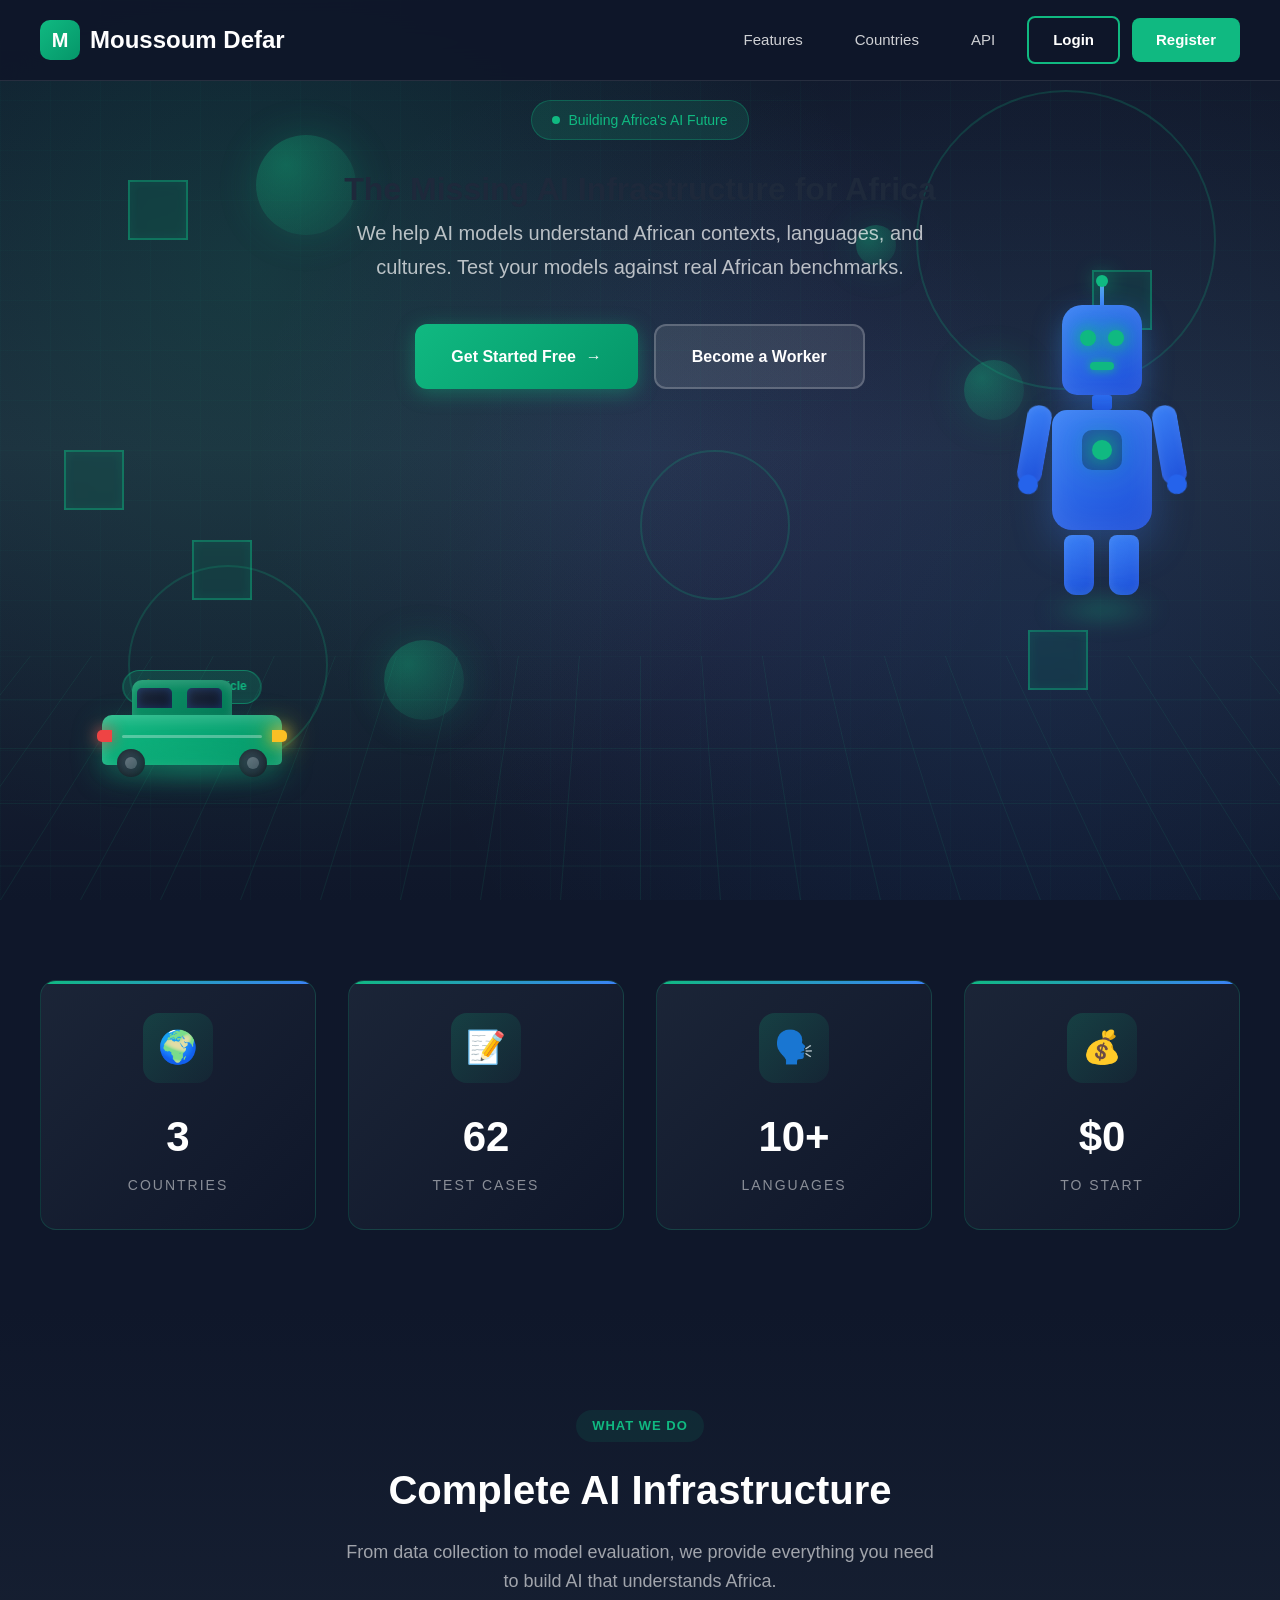
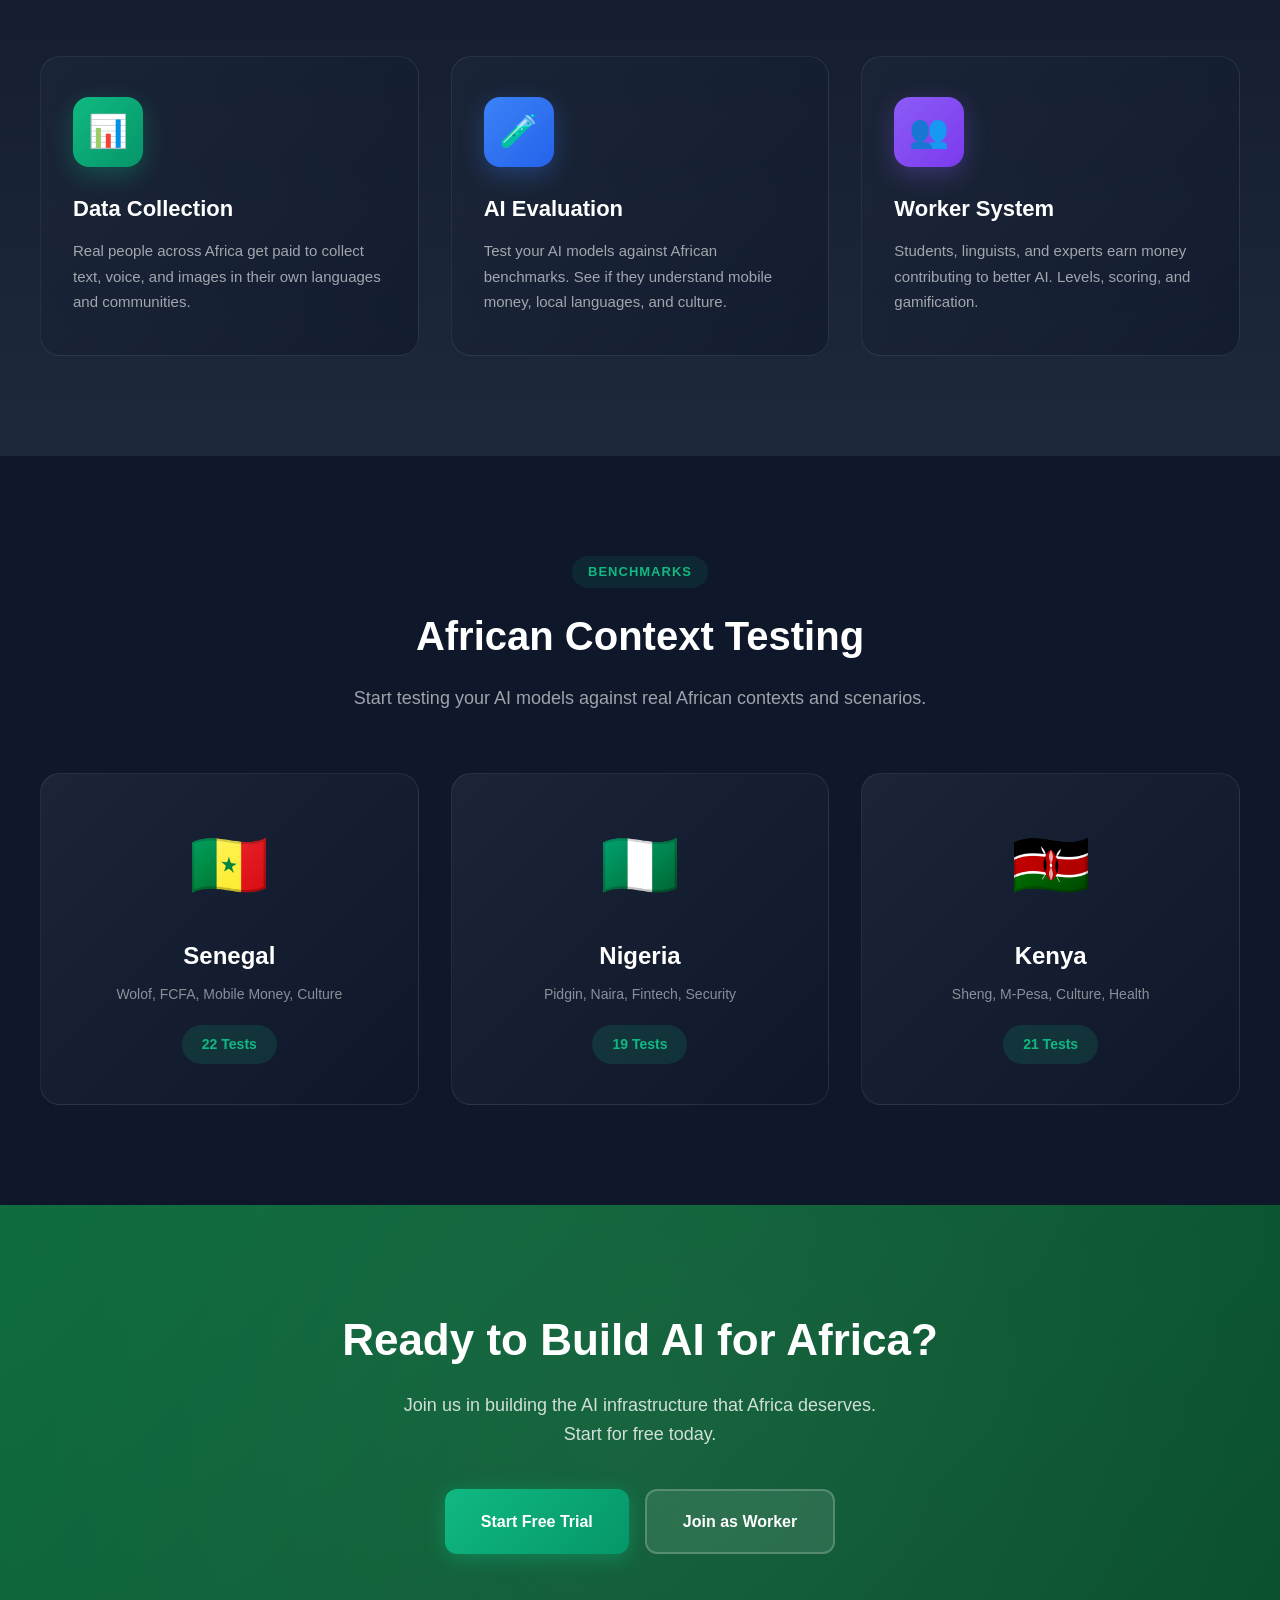
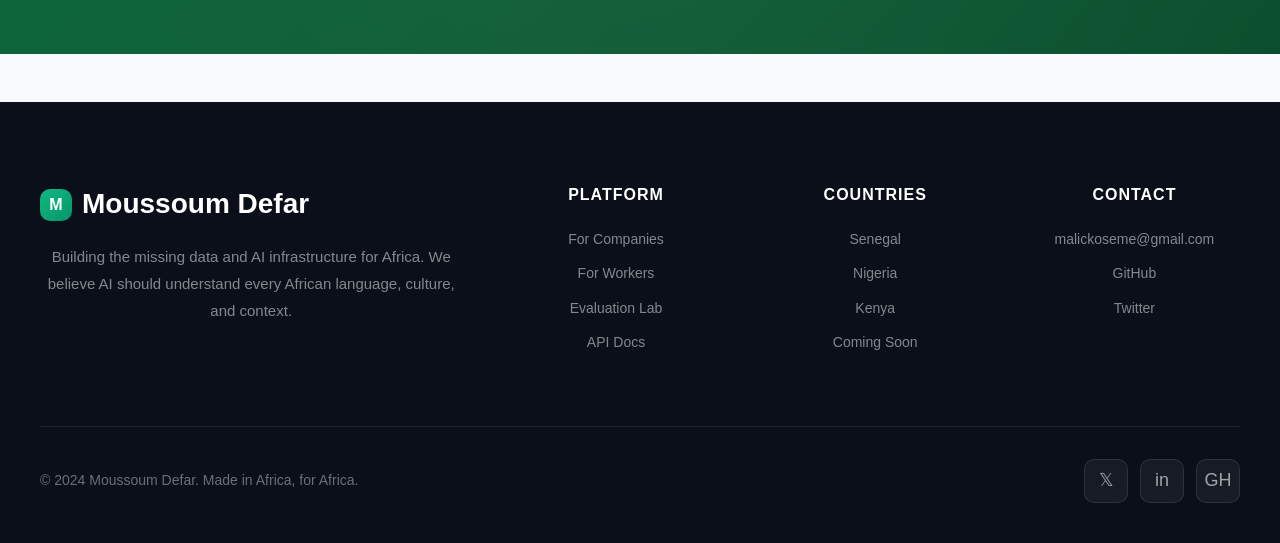
==== templates/index.html @ f0755e8a "Add 3D electric car and improve language selection - Add animated 3D electric car to homepage hero -" ====
<!DOCTYPE html>
<html lang="en">
<head>
    <meta charset="UTF-8">
    <meta name="viewport" content="width=device-width, initial-scale=1.0">
    <title>Moussoum Defar - African AI Infrastructure</title>
    <link rel="stylesheet" href="/static/css/style.css">
    <style>
        /* Navbar */
        .navbar {
            position: fixed;
            top: 0;
            left: 0;
            right: 0;
            z-index: 1000;
            background: rgba(15, 23, 42, 0.95);
            backdrop-filter: blur(20px);
            padding: 16px 40px;
            display: flex;
            justify-content: space-between;
            align-items: center;
            border-bottom: 1px solid rgba(255,255,255,0.1);
        }

        .nav-logo {
            font-size: 24px;
            font-weight: 800;
            color: white;
            text-decoration: none;
            display: flex;
            align-items: center;
            gap: 10px;
        }

        .nav-logo-icon {
            width: 40px;
            height: 40px;
            background: linear-gradient(135deg, #10b981, #059669);
            border-radius: 10px;
            display: flex;
            align-items: center;
            justify-content: center;
            font-size: 20px;
        }

        .nav-links {
            display: flex;
            gap: 12px;
            align-items: center;
        }

        .nav-link {
            color: rgba(255,255,255,0.8);
            text-decoration: none;
            font-size: 15px;
            font-weight: 500;
            padding: 10px 20px;
            border-radius: 8px;
            transition: all 0.3s;
        }

        .nav-link:hover {
            color: white;
            background: rgba(255,255,255,0.1);
        }

        .nav-btn {
            background: #10b981;
            color: white;
            padding: 10px 24px;
            border-radius: 8px;
            text-decoration: none;
            font-weight: 600;
            font-size: 15px;
            transition: all 0.3s;
            border: none;
            cursor: pointer;
        }

        .nav-btn:hover {
            background: #059669;
            transform: translateY(-2px);
        }

        .nav-btn-outline {
            background: transparent;
            border: 2px solid #10b981;
        }

        .nav-btn-outline:hover {
            background: #10b981;
        }

        /* Hero with 3D */
        .hero-wrapper {
            padding-top: 100px;
            padding-bottom: 60px;
            min-height: 100vh;
            background: linear-gradient(180deg, #0f172a 0%, #1e293b 50%, #0f172a 100%);
            position: relative;
            overflow: hidden;
        }

        .hero-wrapper::before {
            content: '';
            position: absolute;
            top: 0;
            left: 0;
            right: 0;
            bottom: 0;
            background: 
                radial-gradient(circle at 20% 30%, rgba(16, 185, 129, 0.15) 0%, transparent 50%),
                radial-gradient(circle at 80% 70%, rgba(59, 130, 246, 0.1) 0%, transparent 50%),
                radial-gradient(circle at 50% 50%, rgba(139, 92, 246, 0.08) 0%, transparent 50%);
        }

        /* Grid Lines Background */
        .grid-bg {
            position: absolute;
            top: 0;
            left: 0;
            right: 0;
            bottom: 0;
            background-image: 
                linear-gradient(rgba(16, 185, 129, 0.03) 1px, transparent 1px),
                linear-gradient(90deg, rgba(16, 185, 129, 0.03) 1px, transparent 1px);
            background-size: 50px 50px;
            perspective: 1000px;
        }

        .grid-floor {
            position: absolute;
            bottom: 0;
            left: -50%;
            right: -50%;
            height: 40%;
            background: 
                linear-gradient(rgba(16, 185, 129, 0.1) 1px, transparent 1px),
                linear-gradient(90deg, rgba(16, 185, 129, 0.1) 1px, transparent 1px);
            background-size: 80px 80px;
            transform: rotateX(60deg);
            transform-origin: bottom;
            animation: gridMove 20s linear infinite;
        }

        @keyframes gridMove {
            0% { background-position: 0 0; }
            100% { background-position: 80px 80px; }
        }

        /* Floating 3D Objects */
        .floating-objects {
            position: absolute;
            top: 0;
            left: 0;
            right: 0;
            bottom: 0;
            pointer-events: none;
        }

        .float-cube {
            position: absolute;
            width: 60px;
            height: 60px;
            transform-style: preserve-3d;
            animation: floatRotate 15s ease-in-out infinite;
        }

        .float-cube:nth-child(1) { top: 20%; left: 10%; animation-delay: 0s; }
        .float-cube:nth-child(2) { top: 60%; left: 15%; animation-delay: -3s; }
        .float-cube:nth-child(3) { top: 30%; right: 10%; animation-delay: -6s; }
        .float-cube:nth-child(4) { top: 70%; right: 15%; animation-delay: -9s; }
        .float-cube:nth-child(5) { top: 50%; left: 5%; animation-delay: -12s; }

        .cube-face {
            position: absolute;
            width: 60px;
            height: 60px;
            border: 2px solid rgba(16, 185, 129, 0.3);
            background: rgba(16, 185, 129, 0.05);
            backdrop-filter: blur(5px);
        }

        .cube-face.front { transform: translateZ(30px); }
        .cube-face.back { transform: translateZ(-30px) rotateY(180deg); }
        .cube-face.left { transform: translateX(-30px) rotateY(-90deg); }
        .cube-face.right { transform: translateX(30px) rotateY(90deg); }
        .cube-face.top { transform: translateY(-30px) rotateX(90deg); }
        .cube-face.bottom { transform: translateY(30px) rotateX(-90deg); }

        @keyframes floatRotate {
            0%, 100% { transform: translateY(0) rotateX(0) rotateY(0); }
            25% { transform: translateY(-20px) rotateX(90deg) rotateY(90deg); }
            50% { transform: translateY(0) rotateX(180deg) rotateY(180deg); }
            75% { transform: translateY(20px) rotateX(270deg) rotateY(270deg); }
        }

        /* Floating Spheres */
        .float-sphere {
            position: absolute;
            border-radius: 50%;
            background: radial-gradient(circle at 30% 30%, rgba(16, 185, 129, 0.4), rgba(16, 185, 129, 0.1));
            box-shadow: 0 0 40px rgba(16, 185, 129, 0.2);
            animation: sphereFloat 8s ease-in-out infinite;
        }

        .float-sphere:nth-child(6) { width: 100px; height: 100px; top: 15%; left: 20%; animation-delay: 0s; }
        .float-sphere:nth-child(7) { width: 60px; height: 60px; top: 40%; right: 20%; animation-delay: -2s; }
        .float-sphere:nth-child(8) { width: 80px; height: 80px; bottom: 20%; left: 30%; animation-delay: -4s; }
        .float-sphere:nth-child(9) { width: 40px; height: 40px; top: 25%; right: 30%; animation-delay: -6s; }

        @keyframes sphereFloat {
            0%, 100% { transform: translateY(0) scale(1); }
            50% { transform: translateY(-30px) scale(1.1); }
        }

        /* Glowing Rings */
        .glow-ring {
            position: absolute;
            border-radius: 50%;
            border: 2px solid rgba(16, 185, 129, 0.2);
            animation: ringPulse 4s ease-in-out infinite;
        }

        .glow-ring:nth-child(10) { width: 300px; height: 300px; top: 10%; right: 5%; animation-delay: 0s; }
        .glow-ring:nth-child(11) { width: 200px; height: 200px; bottom: 15%; left: 10%; animation-delay: -1s; }
        .glow-ring:nth-child(12) { width: 150px; height: 150px; top: 50%; left: 50%; animation-delay: -2s; }

        @keyframes ringPulse {
            0%, 100% { transform: scale(1); opacity: 0.3; }
            50% { transform: scale(1.1); opacity: 0.6; }
        }

        /* Hero Content */
        .hero-content {
            position: relative;
            z-index: 10;
            text-align: center;
            padding: 0 40px;
        }

        .hero-badge {
            display: inline-flex;
            align-items: center;
            gap: 8px;
            background: rgba(16, 185, 129, 0.15);
            border: 1px solid rgba(16, 185, 129, 0.3);
            padding: 8px 20px;
            border-radius: 30px;
            font-size: 14px;
            color: #10b981;
            margin-bottom: 24px;
            animation: fadeInUp 0.8s ease;
        }

        .hero-badge-dot {
            width: 8px;
            height: 8px;
            background: #10b981;
            border-radius: 50%;
            animation: pulse 2s ease-in-out infinite;
        }

        @keyframes pulse {
            0%, 100% { opacity: 1; transform: scale(1); }
            50% { opacity: 0.5; transform: scale(1.2); }
        }

        .hero h1 {
            font-size: 64px;
            font-weight: 900;
            color: white;
            margin-bottom: 20px;
            line-height: 1.1;
            letter-spacing: -2px;
            animation: fadeInUp 0.8s ease 0.1s both;
        }

        .hero h1 span {
            background: linear-gradient(135deg, #10b981, #3b82f6);
            -webkit-background-clip: text;
            -webkit-text-fill-color: transparent;
            background-clip: text;
        }

        .hero-subtitle {
            font-size: 20px;
            color: rgba(255,255,255,0.7);
            max-width: 600px;
            margin: 0 auto 40px;
            line-height: 1.7;
            animation: fadeInUp 0.8s ease 0.2s both;
        }

        .hero-buttons {
            display: flex;
            gap: 16px;
            justify-content: center;
            animation: fadeInUp 0.8s ease 0.3s both;
        }

        .btn-hero {
            padding: 18px 36px;
            font-size: 16px;
            font-weight: 700;
            border-radius: 12px;
            text-decoration: none;
            transition: all 0.3s;
            display: flex;
            align-items: center;
            gap: 10px;
        }

        .btn-hero-primary {
            background: linear-gradient(135deg, #10b981, #059669);
            color: white;
            box-shadow: 0 4px 20px rgba(16, 185, 129, 0.4);
        }

        .btn-hero-primary:hover {
            transform: translateY(-3px);
            box-shadow: 0 8px 30px rgba(16, 185, 129, 0.5);
        }

        .btn-hero-secondary {
            background: rgba(255,255,255,0.1);
            color: white;
            border: 2px solid rgba(255,255,255,0.2);
            backdrop-filter: blur(10px);
        }

        .btn-hero-secondary:hover {
            background: rgba(255,255,255,0.15);
            border-color: rgba(255,255,255,0.3);
            transform: translateY(-3px);
        }

        @keyframes fadeInUp {
            from { opacity: 0; transform: translateY(30px); }
            to { opacity: 1; transform: translateY(0); }
        }

        /* Stats Section */
        .stats-section {
            padding: 80px 40px;
            background: #0f172a;
        }

        .stats-container {
            max-width: 1200px;
            margin: 0 auto;
            display: grid;
            grid-template-columns: repeat(4, 1fr);
            gap: 32px;
        }

        .stat-box {
            background: linear-gradient(135deg, rgba(30, 41, 59, 0.8), rgba(15, 23, 42, 0.8));
            border: 1px solid rgba(16, 185, 129, 0.2);
            border-radius: 16px;
            padding: 32px;
            text-align: center;
            position: relative;
            overflow: hidden;
            transition: all 0.3s;
        }

        .stat-box:hover {
            transform: translateY(-5px);
            border-color: rgba(16, 185, 129, 0.4);
            box-shadow: 0 10px 40px rgba(16, 185, 129, 0.15);
        }

        .stat-box::before {
            content: '';
            position: absolute;
            top: 0;
            left: 0;
            right: 0;
            height: 3px;
            background: linear-gradient(90deg, #10b981, #3b82f6);
        }

        .stat-icon-wrapper {
            width: 70px;
            height: 70px;
            background: linear-gradient(135deg, rgba(16, 185, 129, 0.2), rgba(16, 185, 129, 0.05));
            border-radius: 16px;
            display: flex;
            align-items: center;
            justify-content: center;
            margin: 0 auto 20px;
            font-size: 32px;
        }

        .stat-number {
            font-size: 42px;
            font-weight: 900;
            color: white;
            margin-bottom: 4px;
        }

        .stat-label {
            font-size: 14px;
            color: rgba(255,255,255,0.5);
            text-transform: uppercase;
            letter-spacing: 2px;
        }

        /* Features Section */
        .features-section {
            padding: 100px 40px;
            background: linear-gradient(180deg, #0f172a, #1e293b);
        }

        .section-header {
            text-align: center;
            margin-bottom: 60px;
        }

        .section-tag {
            display: inline-block;
            background: rgba(16, 185, 129, 0.1);
            color: #10b981;
            padding: 6px 16px;
            border-radius: 20px;
            font-size: 13px;
            font-weight: 600;
            text-transform: uppercase;
            letter-spacing: 1px;
            margin-bottom: 16px;
        }

        .section-title {
            font-size: 40px;
            font-weight: 800;
            color: white;
            margin-bottom: 16px;
        }

        .section-subtitle {
            font-size: 18px;
            color: rgba(255,255,255,0.6);
            max-width: 600px;
            margin: 0 auto;
        }

        .features-grid {
            display: grid;
            grid-template-columns: repeat(3, 1fr);
            gap: 32px;
            max-width: 1200px;
            margin: 0 auto;
        }

        .feature-card {
            background: linear-gradient(135deg, rgba(30, 41, 59, 0.6), rgba(15, 23, 42, 0.6));
            border: 1px solid rgba(255,255,255,0.08);
            border-radius: 20px;
            padding: 40px 32px;
            transition: all 0.4s;
            position: relative;
            overflow: hidden;
        }

        .feature-card::before {
            content: '';
            position: absolute;
            top: 0;
            left: 0;
            right: 0;
            bottom: 0;
            background: linear-gradient(135deg, rgba(16, 185, 129, 0.1), transparent);
            opacity: 0;
            transition: opacity 0.4s;
        }

        .feature-card:hover::before {
            opacity: 1;
        }

        .feature-card:hover {
            transform: translateY(-8px);
            border-color: rgba(16, 185, 129, 0.3);
        }

        .feature-icon-box {
            width: 70px;
            height: 70px;
            border-radius: 16px;
            display: flex;
            align-items: center;
            justify-content: center;
            font-size: 32px;
            margin-bottom: 24px;
            position: relative;
            z-index: 1;
        }

        .feature-icon-box.green {
            background: linear-gradient(135deg, #10b981, #059669);
            box-shadow: 0 8px 24px rgba(16, 185, 129, 0.3);
        }

        .feature-icon-box.blue {
            background: linear-gradient(135deg, #3b82f6, #2563eb);
            box-shadow: 0 8px 24px rgba(59, 130, 246, 0.3);
        }

        .feature-icon-box.purple {
            background: linear-gradient(135deg, #8b5cf6, #7c3aed);
            box-shadow: 0 8px 24px rgba(139, 92, 246, 0.3);
        }

        .feature-card h3 {
            font-size: 22px;
            color: white;
            margin-bottom: 12px;
            position: relative;
            z-index: 1;
        }

        .feature-card p {
            font-size: 15px;
            color: rgba(255,255,255,0.6);
            line-height: 1.7;
            position: relative;
            z-index: 1;
        }

        /* Countries Section */
        .countries-section {
            padding: 100px 40px;
            background: #0f172a;
        }

        .countries-grid {
            display: grid;
            grid-template-columns: repeat(3, 1fr);
            gap: 32px;
            max-width: 1200px;
            margin: 0 auto;
        }

        .country-card {
            background: linear-gradient(135deg, rgba(30, 41, 59, 0.8), rgba(15, 23, 42, 0.8));
            border: 1px solid rgba(255,255,255,0.08);
            border-radius: 20px;
            padding: 40px;
            text-align: center;
            transition: all 0.4s;
            position: relative;
            overflow: hidden;
        }

        .country-card::after {
            content: '';
            position: absolute;
            bottom: 0;
            left: 0;
            right: 0;
            height: 4px;
            background: linear-gradient(90deg, #10b981, #3b82f6);
            transform: scaleX(0);
            transition: transform 0.4s;
        }

        .country-card:hover::after {
            transform: scaleX(1);
        }

        .country-card:hover {
            transform: translateY(-8px);
            border-color: rgba(16, 185, 129, 0.3);
        }

        .country-flag {
            font-size: 64px;
            margin-bottom: 20px;
        }

        .country-card h3 {
            font-size: 24px;
            color: white;
            margin-bottom: 8px;
        }

        .country-card p {
            font-size: 14px;
            color: rgba(255,255,255,0.5);
            margin-bottom: 20px;
        }

        .country-badge {
            display: inline-block;
            background: rgba(16, 185, 129, 0.15);
            color: #10b981;
            padding: 8px 20px;
            border-radius: 20px;
            font-size: 14px;
            font-weight: 600;
        }

        /* CTA Section */
        .cta-section {
            padding: 100px 40px;
            background: linear-gradient(135deg, #0d6b3d 0%, #094d2c 100%);
            text-align: center;
            position: relative;
            overflow: hidden;
        }

        .cta-section::before {
            content: '';
            position: absolute;
            top: -50%;
            left: -50%;
            width: 200%;
            height: 200%;
            background: radial-gradient(circle, rgba(255,255,255,0.05) 0%, transparent 60%);
            animation: rotate 30s linear infinite;
        }

        @keyframes rotate {
            from { transform: rotate(0deg); }
            to { transform: rotate(360deg); }
        }

        .cta-content {
            position: relative;
            z-index: 1;
        }

        .cta-section h2 {
            font-size: 44px;
            font-weight: 800;
            color: white;
            margin-bottom: 16px;
        }

        .cta-section p {
            font-size: 18px;
            color: rgba(255,255,255,0.8);
            max-width: 500px;
            margin: 0 auto 40px;
        }

        .cta-buttons {
            display: flex;
            gap: 16px;
            justify-content: center;
        }

        /* Footer */
        .footer {
            background: #0a0f1a;
            padding: 80px 40px 40px;
        }

        .footer-content {
            max-width: 1200px;
            margin: 0 auto;
        }

        .footer-grid {
            display: grid;
            grid-template-columns: 2fr 1fr 1fr 1fr;
            gap: 48px;
            margin-bottom: 60px;
        }

        .footer-brand h3 {
            font-size: 28px;
            color: white;
            margin-bottom: 16px;
            display: flex;
            align-items: center;
            gap: 10px;
        }

        .footer-brand p {
            font-size: 15px;
            color: rgba(255,255,255,0.5);
            line-height: 1.8;
        }

        .footer-col h4 {
            font-size: 16px;
            color: white;
            margin-bottom: 20px;
            text-transform: uppercase;
            letter-spacing: 1px;
        }

        .footer-col ul {
            list-style: none;
        }

        .footer-col li {
            margin-bottom: 12px;
        }

        .footer-col a {
            color: rgba(255,255,255,0.5);
            text-decoration: none;
            font-size: 14px;
            transition: color 0.3s;
        }

        .footer-col a:hover {
            color: #10b981;
        }

        .footer-bottom {
            border-top: 1px solid rgba(255,255,255,0.08);
            padding-top: 32px;
            display: flex;
            justify-content: space-between;
            align-items: center;
        }

        .footer-bottom p {
            font-size: 14px;
            color: rgba(255,255,255,0.4);
        }

        .footer-social {
            display: flex;
            gap: 12px;
        }

        .footer-social a {
            width: 44px;
            height: 44px;
            background: rgba(255,255,255,0.05);
            border: 1px solid rgba(255,255,255,0.1);
            border-radius: 10px;
            display: flex;
            align-items: center;
            justify-content: center;
            color: rgba(255,255,255,0.6);
            text-decoration: none;
            font-size: 18px;
            transition: all 0.3s;
        }

        .footer-social a:hover {
            background: #10b981;
            border-color: #10b981;
            color: white;
        }

        /* 3D Robot */
        .robot-container {
            position: absolute;
            right: 10%;
            top: 50%;
            transform: translateY(-50%);
            perspective: 1000px;
        }

        .robot {
            transform-style: preserve-3d;
            animation: robotFloat 4s ease-in-out infinite;
        }

        @keyframes robotFloat {
            0%, 100% { transform: translateY(0) rotateY(0deg); }
            25% { transform: translateY(-15px) rotateY(5deg); }
            50% { transform: translateY(-5px) rotateY(0deg); }
            75% { transform: translateY(-20px) rotateY(-5deg); }
        }

        .robot-head {
            width: 80px;
            height: 90px;
            background: linear-gradient(145deg, #3b82f6, #1d4ed8);
            border-radius: 20px 20px 15px 15px;
            margin: 0 auto;
            position: relative;
            transform-style: preserve-3d;
            box-shadow: 
                inset 0 0 20px rgba(255,255,255,0.1),
                0 10px 30px rgba(59, 130, 246, 0.4);
        }

        .robot-face {
            position: absolute;
            top: 20px;
            left: 50%;
            transform: translateX(-50%);
            width: 60px;
            height: 50px;
        }

        .robot-eye {
            position: absolute;
            width: 16px;
            height: 16px;
            background: #10b981;
            border-radius: 50%;
            top: 5px;
            box-shadow: 0 0 15px #10b981, 0 0 30px #10b981;
            animation: eyeGlow 2s ease-in-out infinite;
        }

        .robot-eye.left { left: 8px; }
        .robot-eye.right { right: 8px; }

        @keyframes eyeGlow {
            0%, 100% { box-shadow: 0 0 15px #10b981, 0 0 30px #10b981; }
            50% { box-shadow: 0 0 25px #10b981, 0 0 50px #10b981; }
        }

        .robot-mouth {
            position: absolute;
            bottom: 5px;
            left: 50%;
            transform: translateX(-50%);
            width: 24px;
            height: 8px;
            background: #10b981;
            border-radius: 4px;
            box-shadow: 0 0 10px #10b981;
        }

        .robot-antenna {
            position: absolute;
            top: -20px;
            left: 50%;
            transform: translateX(-50%);
            width: 4px;
            height: 20px;
            background: linear-gradient(to top, #3b82f6, #60a5fa);
        }

        .antenna-ball {
            position: absolute;
            top: -10px;
            left: 50%;
            transform: translateX(-50%);
            width: 12px;
            height: 12px;
            background: #10b981;
            border-radius: 50%;
            box-shadow: 0 0 20px #10b981;
            animation: antennaPulse 1.5s ease-in-out infinite;
        }

        @keyframes antennaPulse {
            0%, 100% { transform: translateX(-50%) scale(1); }
            50% { transform: translateX(-50%) scale(1.3); }
        }

        .robot-neck {
            width: 20px;
            height: 15px;
            background: linear-gradient(to bottom, #2563eb, #1d4ed8);
            margin: 0 auto;
            border-radius: 3px;
        }

        .robot-body {
            width: 100px;
            height: 120px;
            background: linear-gradient(145deg, #3b82f6, #1d4ed8);
            border-radius: 15px 15px 20px 20px;
            margin: 0 auto;
            position: relative;
            box-shadow: 
                inset 0 0 30px rgba(255,255,255,0.1),
                0 15px 40px rgba(59, 130, 246, 0.3);
        }

        .robot-chest {
            position: absolute;
            top: 20px;
            left: 50%;
            transform: translateX(-50%);
            width: 40px;
            height: 40px;
            background: rgba(0,0,0,0.3);
            border-radius: 10px;
            display: flex;
            align-items: center;
            justify-content: center;
        }

        .chest-light {
            width: 20px;
            height: 20px;
            background: #10b981;
            border-radius: 50%;
            box-shadow: 0 0 20px #10b981, 0 0 40px #10b981;
            animation: chestPulse 2s ease-in-out infinite;
        }

        @keyframes chestPulse {
            0%, 100% { opacity: 1; transform: scale(1); }
            50% { opacity: 0.7; transform: scale(1.1); }
        }

        .robot-arm {
            position: absolute;
            width: 25px;
            height: 80px;
            background: linear-gradient(145deg, #3b82f6, #1d4ed8);
            border-radius: 12px;
            top: 100px;
            box-shadow: inset 0 0 10px rgba(255,255,255,0.1);
        }

        .robot-arm.left {
            left: -30px;
            transform: rotate(10deg);
            animation: armSwingLeft 3s ease-in-out infinite;
        }

        .robot-arm.right {
            right: -30px;
            transform: rotate(-10deg);
            animation: armSwingRight 3s ease-in-out infinite;
        }

        @keyframes armSwingLeft {
            0%, 100% { transform: rotate(10deg); }
            50% { transform: rotate(15deg); }
        }

        @keyframes armSwingRight {
            0%, 100% { transform: rotate(-10deg); }
            50% { transform: rotate(-15deg); }
        }

        .robot-hand {
            position: absolute;
            bottom: -10px;
            left: 50%;
            transform: translateX(-50%);
            width: 20px;
            height: 20px;
            background: #2563eb;
            border-radius: 50%;
        }

        .robot-legs {
            display: flex;
            justify-content: center;
            gap: 15px;
            margin-top: 5px;
        }

        .robot-leg {
            width: 30px;
            height: 60px;
            background: linear-gradient(145deg, #3b82f6, #1d4ed8);
            border-radius: 8px 8px 12px 12px;
            box-shadow: inset 0 0 10px rgba(255,255,255,0.1);
        }

        .robot-glow {
            position: absolute;
            bottom: -30px;
            left: 50%;
            transform: translateX(-50%);
            width: 120px;
            height: 30px;
            background: radial-gradient(ellipse, rgba(16, 185, 129, 0.4) 0%, transparent 70%);
            filter: blur(10px);
            animation: glowPulse 2s ease-in-out infinite;
        }

        @keyframes glowPulse {
            0%, 100% { opacity: 0.5; transform: translateX(-50%) scale(1); }
            50% { opacity: 0.8; transform: translateX(-50%) scale(1.1); }
        }

        /* 3D Electric Car */
        .car-container {
            position: absolute;
            left: 8%;
            bottom: 15%;
            perspective: 800px;
        }

        .car {
            transform-style: preserve-3d;
            animation: carFloat 5s ease-in-out infinite;
        }

        @keyframes carFloat {
            0%, 100% { transform: translateY(0) rotateY(-15deg); }
            50% { transform: translateY(-10px) rotateY(-15deg); }
        }

        .car-body {
            width: 180px;
            height: 50px;
            background: linear-gradient(145deg, #10b981, #059669);
            border-radius: 10px 10px 5px 5px;
            position: relative;
            box-shadow: 
                inset 0 5px 15px rgba(255,255,255,0.2),
                0 10px 30px rgba(16, 185, 129, 0.4);
        }

        .car-top {
            position: absolute;
            top: -35px;
            left: 30px;
            width: 100px;
            height: 35px;
            background: linear-gradient(145deg, #0d9668, #047857);
            border-radius: 10px 10px 0 0;
            box-shadow: inset 0 5px 10px rgba(255,255,255,0.15);
        }

        .car-window {
            position: absolute;
            top: 8px;
            width: 35px;
            height: 20px;
            background: linear-gradient(145deg, #1e293b, #0f172a);
            border-radius: 5px 5px 0 0;
            box-shadow: inset 0 0 10px rgba(59, 130, 246, 0.3);
        }

        .car-window.front { left: 55px; }
        .car-window.back { left: 5px; }

        .car-headlight {
            position: absolute;
            right: -5px;
            top: 15px;
            width: 15px;
            height: 12px;
            background: #fbbf24;
            border-radius: 0 5px 5px 0;
            box-shadow: 0 0 15px #fbbf24, 0 0 30px #fbbf24;
            animation: headlightPulse 2s ease-in-out infinite;
        }

        @keyframes headlightPulse {
            0%, 100% { box-shadow: 0 0 15px #fbbf24, 0 0 30px #fbbf24; }
            50% { box-shadow: 0 0 25px #fbbf24, 0 0 50px #fbbf24; }
        }

        .car-taillight {
            position: absolute;
            left: -5px;
            top: 15px;
            width: 15px;
            height: 12px;
            background: #ef4444;
            border-radius: 5px 0 0 5px;
            box-shadow: 0 0 15px #ef4444;
        }

        .car-wheel {
            position: absolute;
            bottom: -12px;
            width: 28px;
            height: 28px;
            background: linear-gradient(145deg, #374151, #1f2937);
            border-radius: 50%;
            box-shadow: inset 0 0 8px rgba(0,0,0,0.5);
        }

        .car-wheel::after {
            content: '';
            position: absolute;
            top: 50%;
            left: 50%;
            transform: translate(-50%, -50%);
            width: 12px;
            height: 12px;
            background: linear-gradient(145deg, #6b7280, #4b5563);
            border-radius: 50%;
        }

        .car-wheel.front { right: 15px; }
        .car-wheel.back { left: 15px; }

        .car-stripe {
            position: absolute;
            top: 20px;
            left: 20px;
            right: 20px;
            height: 3px;
            background: rgba(255,255,255,0.3);
            border-radius: 2px;
        }

        .car-glow {
            position: absolute;
            bottom: -20px;
            left: 50%;
            transform: translateX(-50%);
            width: 200px;
            height: 40px;
            background: radial-gradient(ellipse, rgba(16, 185, 129, 0.3) 0%, transparent 70%);
            filter: blur(10px);
        }

        .ev-badge {
            position: absolute;
            top: -45px;
            left: 50%;
            transform: translateX(-50%);
            background: rgba(16, 185, 129, 0.2);
            border: 1px solid rgba(16, 185, 129, 0.5);
            padding: 6px 14px;
            border-radius: 20px;
            font-size: 12px;
            color: #10b981;
            font-weight: 600;
            white-space: nowrap;
            display: flex;
            align-items: center;
            gap: 6px;
        }

        .ev-badge::before {
            content: '⚡';
        }

        /* Responsive */
        @media (max-width: 768px) {
            .navbar { padding: 12px 20px; }
            .nav-links { display: none; }
            .hero h1 { font-size: 36px; }
            .hero-subtitle { font-size: 16px; }
            .hero-buttons { flex-direction: column; }
            .stats-container, .features-grid, .countries-grid, .footer-grid {
                grid-template-columns: 1fr;
            }
            .cta-section h2 { font-size: 28px; }
            .cta-buttons { flex-direction: column; }
            .footer-bottom { flex-direction: column; gap: 20px; text-align: center; }
        }
    </style>
</head>
<body>
    <!-- Navbar -->
    <nav class="navbar">
        <a href="/templates/index.html" class="nav-logo">
            <div class="nav-logo-icon">M</div>
            Moussoum Defar
        </a>
        <div class="nav-links">
            <a href="#features" class="nav-link">Features</a>
            <a href="#countries" class="nav-link">Countries</a>
            <a href="/api/docs/" class="nav-link">API</a>
            <a href="/templates/client-login.html" class="nav-btn nav-btn-outline">Login</a>
            <a href="/templates/client-register.html" class="nav-btn">Register</a>
        </div>
    </nav>

    <!-- Hero Section -->
    <div class="hero-wrapper">
        <div class="grid-bg">
            <div class="grid-floor"></div>
        </div>

        <!-- Floating 3D Objects -->
        <div class="floating-objects">
            <!-- Cubes -->
            <div class="float-cube">
                <div class="cube-face front"></div>
                <div class="cube-face back"></div>
                <div class="cube-face left"></div>
                <div class="cube-face right"></div>
                <div class="cube-face top"></div>
                <div class="cube-face bottom"></div>
            </div>
            <div class="float-cube">
                <div class="cube-face front"></div>
                <div class="cube-face back"></div>
                <div class="cube-face left"></div>
                <div class="cube-face right"></div>
                <div class="cube-face top"></div>
                <div class="cube-face bottom"></div>
            </div>
            <div class="float-cube">
                <div class="cube-face front"></div>
                <div class="cube-face back"></div>
                <div class="cube-face left"></div>
                <div class="cube-face right"></div>
                <div class="cube-face top"></div>
                <div class="cube-face bottom"></div>
            </div>
            <div class="float-cube">
                <div class="cube-face front"></div>
                <div class="cube-face back"></div>
                <div class="cube-face left"></div>
                <div class="cube-face right"></div>
                <div class="cube-face top"></div>
                <div class="cube-face bottom"></div>
            </div>
            <div class="float-cube">
                <div class="cube-face front"></div>
                <div class="cube-face back"></div>
                <div class="cube-face left"></div>
                <div class="cube-face right"></div>
                <div class="cube-face top"></div>
                <div class="cube-face bottom"></div>
            </div>

            <!-- Spheres -->
            <div class="float-sphere"></div>
            <div class="float-sphere"></div>
            <div class="float-sphere"></div>
            <div class="float-sphere"></div>

            <!-- Rings -->
            <div class="glow-ring"></div>
            <div class="glow-ring"></div>
            <div class="glow-ring"></div>

            <!-- 3D Electric Car -->
            <div class="car-container">
                <div class="car">
                    <div class="ev-badge">Electric Vehicle</div>
                    <div class="car-body">
                        <div class="car-top">
                            <div class="car-window back"></div>
                            <div class="car-window front"></div>
                        </div>
                        <div class="car-headlight"></div>
                        <div class="car-taillight"></div>
                        <div class="car-stripe"></div>
                        <div class="car-wheel front"></div>
                        <div class="car-wheel back"></div>
                    </div>
                    <div class="car-glow"></div>
                </div>
            </div>

            <!-- 3D Robot -->
            <div class="robot-container">
                <div class="robot">
                    <!-- Head -->
                    <div class="robot-head">
                        <div class="robot-face">
                            <div class="robot-eye left"></div>
                            <div class="robot-eye right"></div>
                            <div class="robot-mouth"></div>
                        </div>
                        <div class="robot-antenna">
                            <div class="antenna-ball"></div>
                        </div>
                    </div>
                    <!-- Neck -->
                    <div class="robot-neck"></div>
                    <!-- Body -->
                    <div class="robot-body">
                        <div class="robot-chest">
                            <div class="chest-light"></div>
                        </div>
                    </div>
                    <!-- Arms -->
                    <div class="robot-arm left">
                        <div class="robot-hand"></div>
                    </div>
                    <div class="robot-arm right">
                        <div class="robot-hand"></div>
                    </div>
                    <!-- Legs -->
                    <div class="robot-legs">
                        <div class="robot-leg left"></div>
                        <div class="robot-leg right"></div>
                    </div>
                </div>
                <!-- Glow effect under robot -->
                <div class="robot-glow"></div>
            </div>
        </div>

        <!-- Hero Content -->
        <div class="hero-content">
            <div class="hero-badge">
                <span class="hero-badge-dot"></span>
                Building Africa's AI Future
            </div>
            <h1>The Missing <span>AI Infrastructure</span> for Africa</h1>
            <p class="hero-subtitle">We help AI models understand African contexts, languages, and cultures. Test your models against real African benchmarks.</p>
            <div class="hero-buttons">
                <a href="/templates/client-register.html" class="btn-hero btn-hero-primary">
                    Get Started Free
                    <span>→</span>
                </a>
                <a href="/templates/worker-register.html" class="btn-hero btn-hero-secondary">
                    Become a Worker
                </a>
            </div>
        </div>
    </div>

    <!-- Stats Section -->
    <div class="stats-section">
        <div class="stats-container">
            <div class="stat-box">
                <div class="stat-icon-wrapper">🌍</div>
                <div class="stat-number">3</div>
                <div class="stat-label">Countries</div>
            </div>
            <div class="stat-box">
                <div class="stat-icon-wrapper">📝</div>
                <div class="stat-number">62</div>
                <div class="stat-label">Test Cases</div>
            </div>
            <div class="stat-box">
                <div class="stat-icon-wrapper">🗣️</div>
                <div class="stat-number">10+</div>
                <div class="stat-label">Languages</div>
            </div>
            <div class="stat-box">
                <div class="stat-icon-wrapper">💰</div>
                <div class="stat-number">$0</div>
                <div class="stat-label">To Start</div>
            </div>
        </div>
    </div>

    <!-- Features Section -->
    <div class="features-section" id="features">
        <div class="section-header">
            <div class="section-tag">What We Do</div>
            <h2 class="section-title">Complete AI Infrastructure</h2>
            <p class="section-subtitle">From data collection to model evaluation, we provide everything you need to build AI that understands Africa.</p>
        </div>
        <div class="features-grid">
            <div class="feature-card">
                <div class="feature-icon-box green">📊</div>
                <h3>Data Collection</h3>
                <p>Real people across Africa get paid to collect text, voice, and images in their own languages and communities.</p>
            </div>
            <div class="feature-card">
                <div class="feature-icon-box blue">🧪</div>
                <h3>AI Evaluation</h3>
                <p>Test your AI models against African benchmarks. See if they understand mobile money, local languages, and culture.</p>
            </div>
            <div class="feature-card">
                <div class="feature-icon-box purple">👥</div>
                <h3>Worker System</h3>
                <p>Students, linguists, and experts earn money contributing to better AI. Levels, scoring, and gamification.</p>
            </div>
        </div>
    </div>

    <!-- Countries Section -->
    <div class="countries-section" id="countries">
        <div class="section-header">
            <div class="section-tag">Benchmarks</div>
            <h2 class="section-title">African Context Testing</h2>
            <p class="section-subtitle">Start testing your AI models against real African contexts and scenarios.</p>
        </div>
        <div class="countries-grid">
            <div class="country-card">
                <div class="country-flag">🇸🇳</div>
                <h3>Senegal</h3>
                <p>Wolof, FCFA, Mobile Money, Culture</p>
                <span class="country-badge">22 Tests</span>
            </div>
            <div class="country-card">
                <div class="country-flag">🇳🇬</div>
                <h3>Nigeria</h3>
                <p>Pidgin, Naira, Fintech, Security</p>
                <span class="country-badge">19 Tests</span>
            </div>
            <div class="country-card">
                <div class="country-flag">🇰🇪</div>
                <h3>Kenya</h3>
                <p>Sheng, M-Pesa, Culture, Health</p>
                <span class="country-badge">21 Tests</span>
            </div>
        </div>
    </div>

    <!-- CTA Section -->
    <div class="cta-section">
        <div class="cta-content">
            <h2>Ready to Build AI for Africa?</h2>
            <p>Join us in building the AI infrastructure that Africa deserves. Start for free today.</p>
            <div class="cta-buttons">
                <a href="/templates/client-register.html" class="btn-hero btn-hero-primary">Start Free Trial</a>
                <a href="/templates/worker-register.html" class="btn-hero btn-hero-secondary">Join as Worker</a>
            </div>
        </div>
    </div>

    <!-- Footer -->
    <footer class="footer">
        <div class="footer-content">
            <div class="footer-grid">
                <div class="footer-brand">
                    <h3>
                        <div class="nav-logo-icon" style="width: 32px; height: 32px; font-size: 16px;">M</div>
                        Moussoum Defar
                    </h3>
                    <p>Building the missing data and AI infrastructure for Africa. We believe AI should understand every African language, culture, and context.</p>
                </div>
                <div class="footer-col">
                    <h4>Platform</h4>
                    <ul>
                        <li><a href="/templates/client-register.html">For Companies</a></li>
                        <li><a href="/templates/worker-register.html">For Workers</a></li>
                        <li><a href="/templates/evaluation.html">Evaluation Lab</a></li>
                        <li><a href="/api/docs/">API Docs</a></li>
                    </ul>
                </div>
                <div class="footer-col">
                    <h4>Countries</h4>
                    <ul>
                        <li><a href="#">Senegal</a></li>
                        <li><a href="#">Nigeria</a></li>
                        <li><a href="#">Kenya</a></li>
                        <li><a href="#">Coming Soon</a></li>
                    </ul>
                </div>
                <div class="footer-col">
                    <h4>Contact</h4>
                    <ul>
                        <li><a href="mailto:malickoseme@gmail.com">malickoseme@gmail.com</a></li>
                        <li><a href="#">GitHub</a></li>
                        <li><a href="#">Twitter</a></li>
                    </ul>
                </div>
            </div>
            <div class="footer-bottom">
                <p>&copy; 2024 Moussoum Defar. Made in Africa, for Africa.</p>
                <div class="footer-social">
                    <a href="#">𝕏</a>
                    <a href="#">in</a>
                    <a href="#">GH</a>
                </div>
            </div>
        </div>
    </footer>
</body>
</html>
---- static/css/style.css ----
/* Moussoum Defar - Professional Design System */
:root {
    --primary: #0d6b3d;
    --primary-dark: #094d2c;
    --primary-light: #e8f5e9;
    --secondary: #f59e0b;
    --secondary-dark: #d97706;
    --bg: #f8fafc;
    --surface: #ffffff;
    --text: #1e293b;
    --text-secondary: #64748b;
    --border: #e2e8f0;
    --error: #dc2626;
    --error-bg: #fef2f2;
    --success: #16a34a;
    --success-bg: #f0fdf4;
    --radius: 12px;
    --shadow: 0 1px 3px rgba(0,0,0,0.1), 0 1px 2px rgba(0,0,0,0.06);
    --shadow-lg: 0 10px 15px -3px rgba(0,0,0,0.1), 0 4px 6px -2px rgba(0,0,0,0.05);
}

* { margin: 0; padding: 0; box-sizing: border-box; }

body {
    font-family: 'Inter', -apple-system, BlinkMacSystemFont, 'Segoe UI', Roboto, sans-serif;
    background: var(--bg);
    color: var(--text);
    line-height: 1.6;
    min-height: 100vh;
}

.container { max-width: 1200px; margin: 0 auto; padding: 24px; }

/* Header */
.header {
    background: linear-gradient(135deg, var(--primary) 0%, var(--primary-dark) 100%);
    color: white;
    padding: 48px 40px;
    border-radius: var(--radius);
    margin-bottom: 32px;
    position: relative;
    overflow: hidden;
}

.header::before {
    content: '';
    position: absolute;
    top: -50%;
    right: -20%;
    width: 400px;
    height: 400px;
    background: rgba(255,255,255,0.1);
    border-radius: 50%;
}

.header::after {
    content: '';
    position: absolute;
    bottom: -30%;
    left: 10%;
    width: 300px;
    height: 300px;
    background: rgba(255,255,255,0.05);
    border-radius: 50%;
}

.header h1 { font-size: 32px; font-weight: 700; margin-bottom: 8px; position: relative; z-index: 1; }
.header p { font-size: 18px; opacity: 0.9; position: relative; z-index: 1; }

/* Cards */
.card {
    background: var(--surface);
    border-radius: var(--radius);
    padding: 32px;
    box-shadow: var(--shadow);
    border: 1px solid var(--border);
    transition: box-shadow 0.3s ease;
}

.card:hover { box-shadow: var(--shadow-lg); }
.card h2 { color: var(--primary); margin-bottom: 20px; font-size: 22px; font-weight: 600; }

/* Role Cards */
.roles { display: grid; grid-template-columns: repeat(2, 1fr); gap: 24px; margin-bottom: 40px; }

.role-card {
    background: var(--surface);
    border-radius: var(--radius);
    padding: 40px 32px;
    box-shadow: var(--shadow);
    border: 1px solid var(--border);
    text-align: center;
    transition: all 0.3s ease;
}

.role-card:hover { transform: translateY(-4px); box-shadow: var(--shadow-lg); }

.role-icon {
    width: 80px;
    height: 80px;
    background: var(--primary-light);
    border-radius: 50%;
    display: flex;
    align-items: center;
    justify-content: center;
    margin: 0 auto 20px;
    font-size: 36px;
}

.role-card h2 { color: var(--text); margin-bottom: 12px; font-size: 24px; }
.role-card p { color: var(--text-secondary); margin-bottom: 24px; line-height: 1.7; }

/* Buttons */
.btn {
    display: inline-flex;
    align-items: center;
    justify-content: center;
    background: var(--primary);
    color: white;
    padding: 14px 28px;
    border-radius: 8px;
    text-decoration: none;
    font-weight: 600;
    font-size: 15px;
    border: none;
    cursor: pointer;
    transition: all 0.2s ease;
    gap: 8px;
}

.btn:hover { background: var(--primary-dark); transform: translateY(-1px); }
.btn:active { transform: translateY(0); }
.btn:disabled { background: #94a3b8; cursor: not-allowed; transform: none; }

.btn-outline {
    background: transparent;
    border: 2px solid var(--primary);
    color: var(--primary);
}

.btn-outline:hover { background: var(--primary); color: white; }

.btn-secondary { background: var(--secondary); }
.btn-secondary:hover { background: var(--secondary-dark); }

.btn-group { display: flex; gap: 12px; justify-content: center; }

/* Forms */
.form-group { margin-bottom: 24px; }

.form-group label {
    display: block;
    margin-bottom: 8px;
    font-weight: 600;
    color: var(--text);
    font-size: 14px;
}

.form-group input,
.form-group select,
.form-group textarea {
    width: 100%;
    padding: 14px 16px;
    border: 2px solid var(--border);
    border-radius: 8px;
    font-size: 15px;
    transition: all 0.2s ease;
    background: var(--surface);
}

.form-group input:focus,
.form-group select:focus,
.form-group textarea:focus {
    border-color: var(--primary);
    outline: none;
    box-shadow: 0 0 0 3px rgba(13, 107, 61, 0.1);
}

.form-group input::placeholder,
.form-group textarea::placeholder { color: #94a3b8; }

.form-hint { font-size: 13px; color: var(--text-secondary); margin-top: 6px; }

/* Alerts */
.alert {
    padding: 16px 20px;
    border-radius: 8px;
    margin-bottom: 24px;
    font-size: 14px;
    display: none;
    align-items: center;
    gap: 12px;
}

.alert.show { display: flex; }
.alert-error { background: var(--error-bg); color: var(--error); border: 1px solid #fecaca; }
.alert-success { background: var(--success-bg); color: var(--success); border: 1px solid #bbf7d0; }

/* Stats Grid */
.stats { display: grid; grid-template-columns: repeat(4, 1fr); gap: 16px; margin-bottom: 32px; }

.stat-card {
    background: var(--surface);
    border-radius: var(--radius);
    padding: 24px;
    box-shadow: var(--shadow);
    border: 1px solid var(--border);
    text-align: center;
}

.stat-value { font-size: 32px; font-weight: 700; color: var(--primary); }
.stat-label { font-size: 13px; color: var(--text-secondary); margin-top: 4px; text-transform: uppercase; letter-spacing: 0.5px; }

/* Profile Grid */
.profile-grid { display: grid; grid-template-columns: repeat(2, 1fr); gap: 16px; }

.profile-item {
    padding: 16px;
    background: var(--bg);
    border-radius: 8px;
    border: 1px solid var(--border);
}

.profile-item label { font-size: 12px; color: var(--text-secondary); text-transform: uppercase; letter-spacing: 0.5px; }
.profile-item p { font-size: 16px; font-weight: 600; margin-top: 4px; color: var(--text); }

/* Features */
.features { display: grid; grid-template-columns: repeat(3, 1fr); gap: 24px; margin-top: 40px; }

.feature {
    background: var(--surface);
    border-radius: var(--radius);
    padding: 28px;
    box-shadow: var(--shadow);
    border: 1px solid var(--border);
    text-align: center;
}

.feature-icon { font-size: 40px; margin-bottom: 16px; }
.feature h3 { color: var(--text); margin-bottom: 10px; font-size: 18px; }
.feature p { font-size: 14px; color: var(--text-secondary); line-height: 1.7; }

/* Benchmark Options */
.benchmarks { display: grid; grid-template-columns: repeat(3, 1fr); gap: 16px; margin-top: 12px; }

.benchmark-option {
    border: 2px solid var(--border);
    border-radius: var(--radius);
    padding: 20px;
    text-align: center;
    cursor: pointer;
    transition: all 0.2s ease;
    background: var(--surface);
}

.benchmark-option:hover { border-color: var(--primary); background: var(--primary-light); }
.benchmark-option.selected { border-color: var(--primary); background: var(--primary-light); }
.benchmark-option input { display: none; }
.benchmark-option h3 { font-size: 18px; margin-bottom: 4px; color: var(--text); }
.benchmark-option p { font-size: 13px; color: var(--text-secondary); }

/* Steps */
.steps { display: grid; grid-template-columns: repeat(3, 1fr); gap: 24px; margin-bottom: 40px; }

.step { text-align: center; }

.step-number {
    width: 48px;
    height: 48px;
    background: var(--primary);
    color: white;
    border-radius: 50%;
    display: flex;
    align-items: center;
    justify-content: center;
    margin: 0 auto 12px;
    font-weight: 700;
    font-size: 18px;
}

.step-title { font-weight: 600; margin-bottom: 4px; color: var(--text); }
.step-desc { font-size: 13px; color: var(--text-secondary); }

/* Results */
.score-card { text-align: center; padding: 24px; }
.score-value { font-size: 56px; font-weight: 700; color: var(--primary); }
.score-label { font-size: 14px; color: var(--text-secondary); margin-top: 4px; }

.scores-grid { display: grid; grid-template-columns: repeat(2, 1fr); gap: 16px; margin-top: 24px; }

.score-item {
    padding: 20px;
    background: var(--bg);
    border-radius: 8px;
    border: 1px solid var(--border);
}

.score-item-label { font-size: 12px; color: var(--text-secondary); text-transform: uppercase; letter-spacing: 0.5px; }
.score-item-value { font-size: 28px; font-weight: 700; color: var(--primary); margin-top: 4px; }

/* Loading */
.loading { text-align: center; padding: 48px; }

.spinner {
    width: 48px;
    height: 48px;
    border: 4px solid var(--border);
    border-top-color: var(--primary);
    border-radius: 50%;
    animation: spin 1s linear infinite;
    margin: 0 auto 20px;
}

@keyframes spin { 0% { transform: rotate(0deg); } 100% { transform: rotate(360deg); } }

/* Collection Items */
.collection-item {
    border: 1px solid var(--border);
    border-radius: var(--radius);
    padding: 20px;
    margin-bottom: 16px;
    background: var(--surface);
    transition: box-shadow 0.2s ease;
}

.collection-item:hover { box-shadow: var(--shadow); }
.collection-item h3 { font-size: 18px; margin-bottom: 8px; color: var(--text); }
.collection-item p { font-size: 14px; color: var(--text-secondary); line-height: 1.6; }

.collection-meta {
    display: flex;
    gap: 16px;
    margin-top: 12px;
    font-size: 13px;
    color: var(--text-secondary);
}

.collection-meta span {
    display: flex;
    align-items: center;
    gap: 4px;
}

.progress-bar { background: var(--border); border-radius: 10px; height: 8px; margin-top: 16px; overflow: hidden; }
.progress-fill { background: var(--primary); height: 100%; border-radius: 10px; transition: width 0.3s ease; }

/* Link */
.link { text-align: center; margin-top: 24px; }
.link a { color: var(--primary); text-decoration: none; font-weight: 500; }
.link a:hover { text-decoration: underline; }

/* Navigation */
.nav { display: flex; justify-content: space-between; align-items: center; margin-bottom: 24px; }
.nav-back { color: var(--text-secondary); text-decoration: none; font-size: 14px; display: flex; align-items: center; gap: 6px; }
.nav-back:hover { color: var(--primary); }

/* Level Badge */
.level-badge {
    display: inline-flex;
    align-items: center;
    background: var(--primary);
    color: white;
    padding: 6px 16px;
    border-radius: 20px;
    font-size: 13px;
    font-weight: 600;
    gap: 6px;
}

/* Footer */
.footer { text-align: center; margin-top: 48px; padding: 24px; color: var(--text-secondary); font-size: 14px; }

/* Responsive */
@media (max-width: 768px) {
    .roles, .stats, .profile-grid, .features, .steps, .benchmarks, .scores-grid {
        grid-template-columns: 1fr;
    }
    
    .header { padding: 32px 24px; }
    .header h1 { font-size: 24px; }
    
    .btn-group { flex-direction: column; }
}
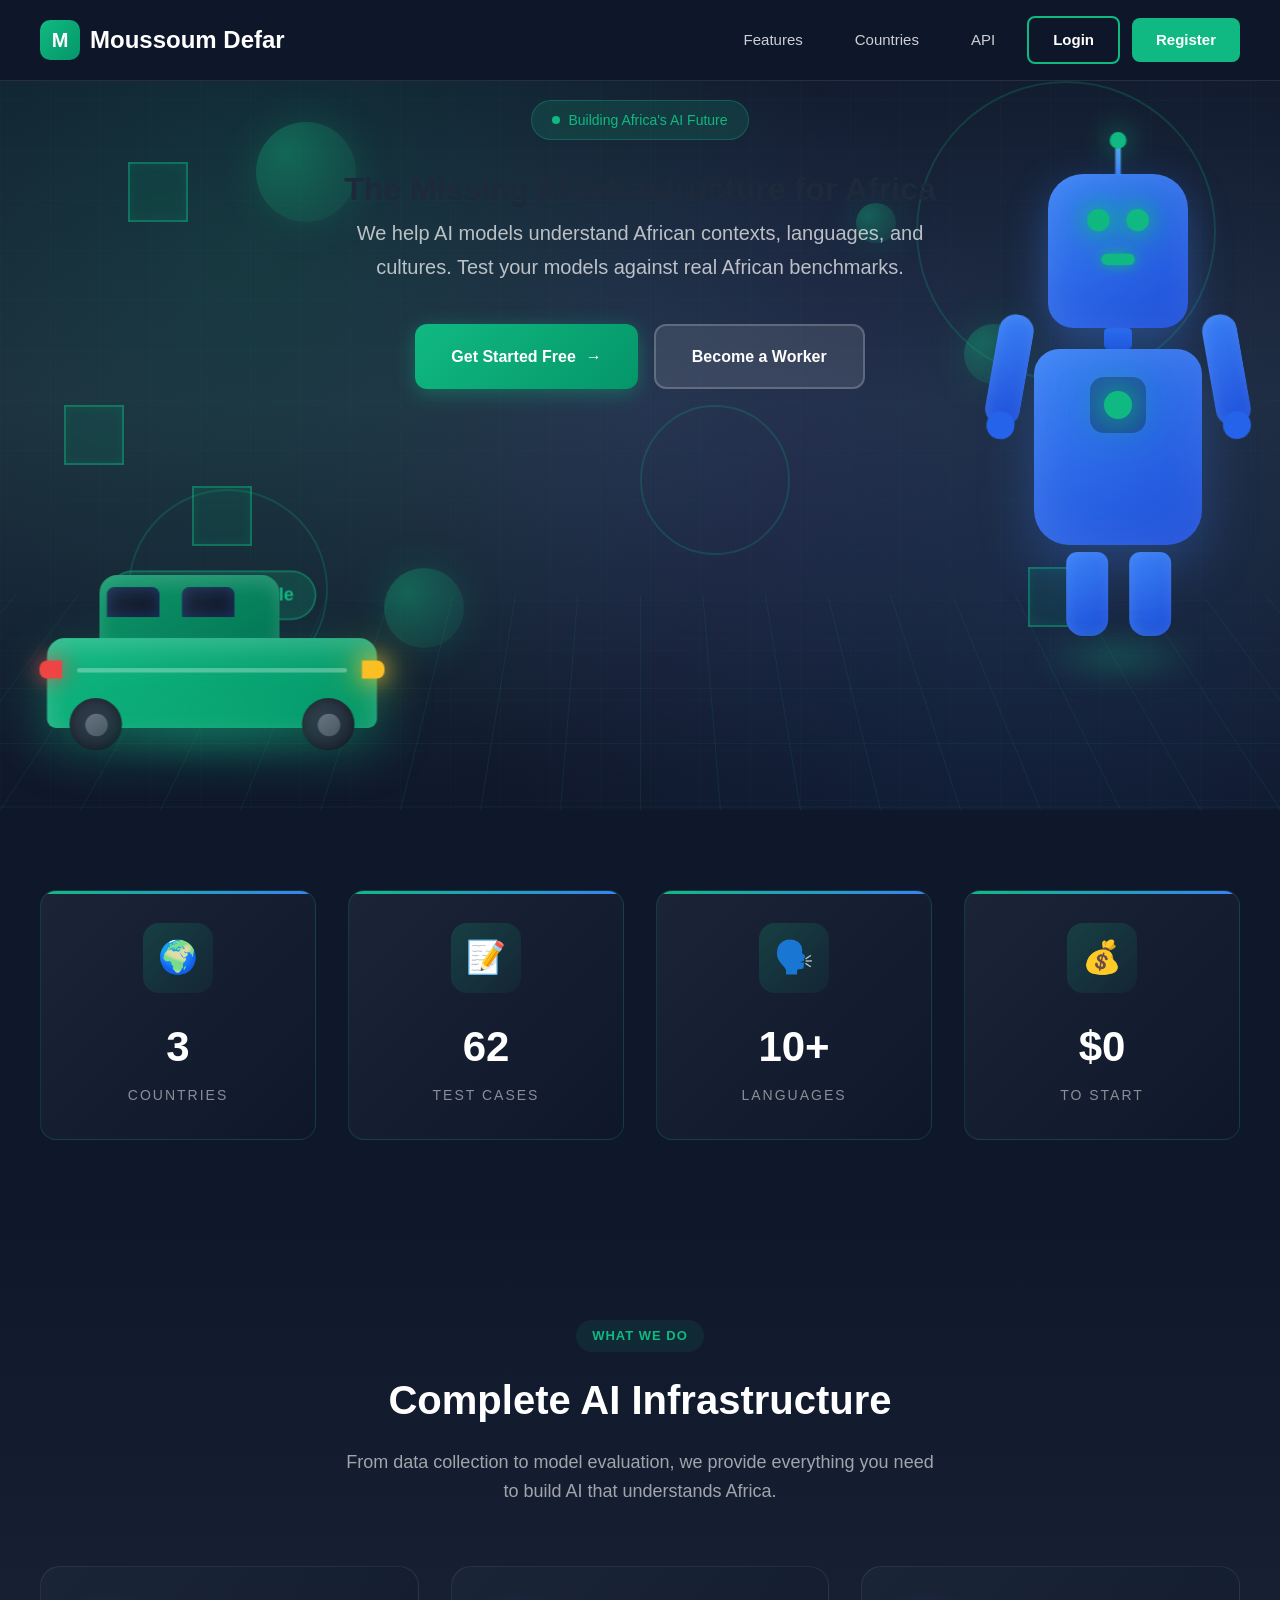
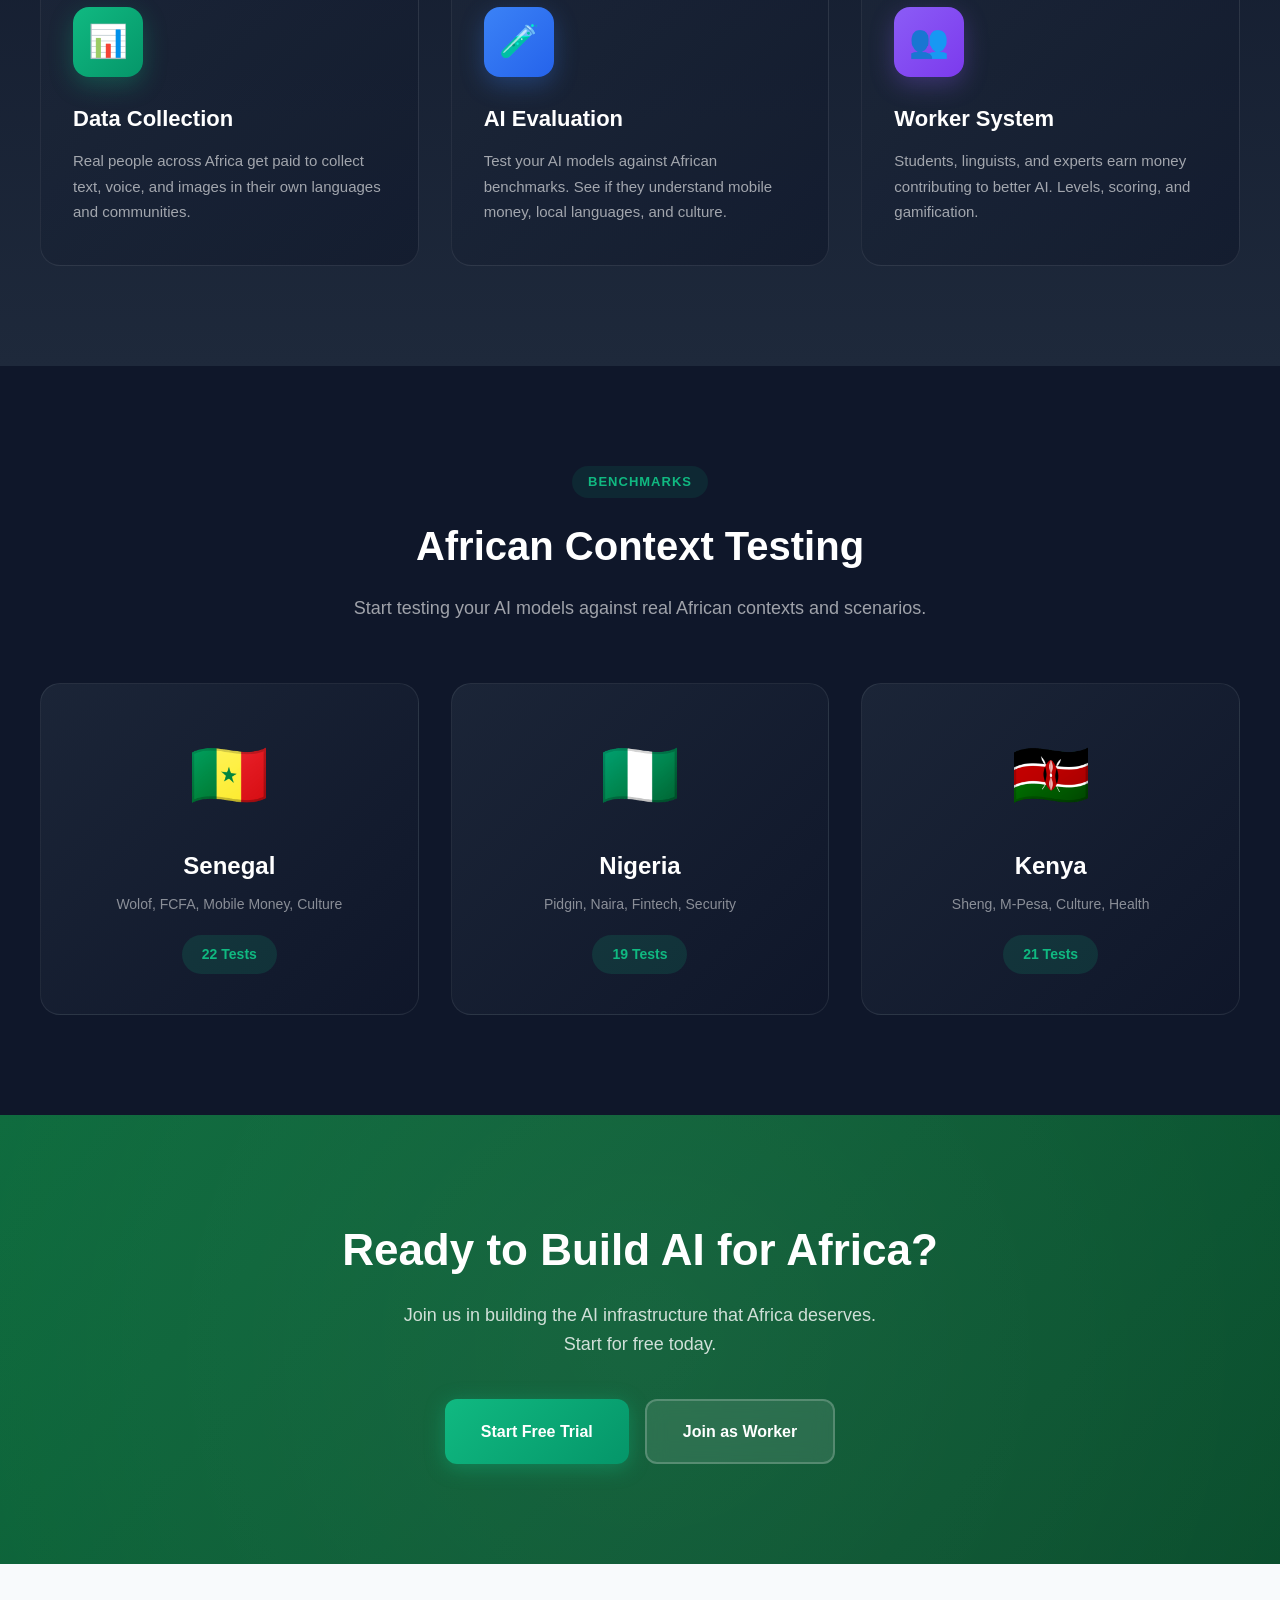
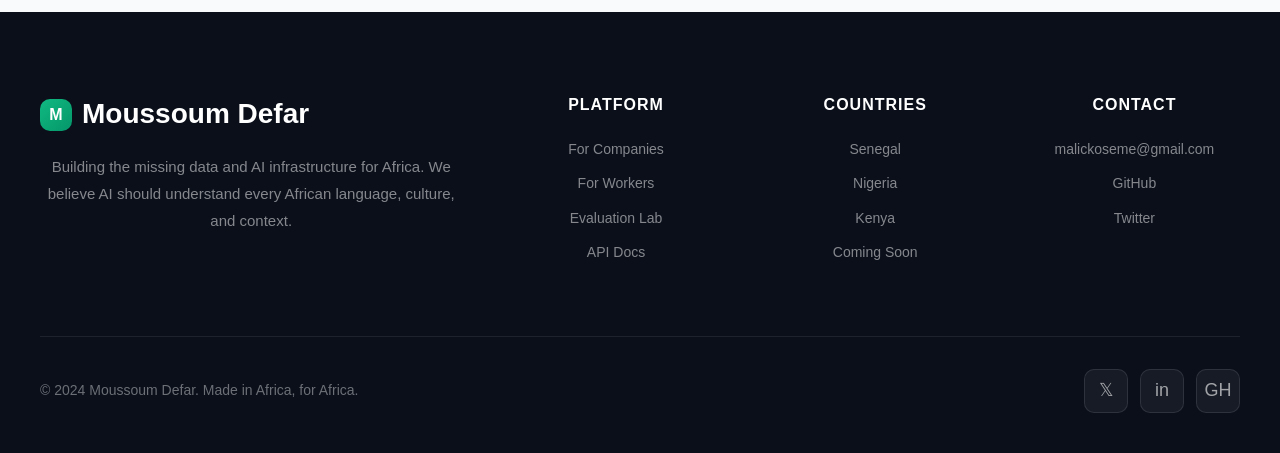
==== commit 03042e28: "Increase 3D figure sizes and reduce hero height - Scale robot to 1.4x and car to 1.5x - Increase rob" ====
--- a/templates/index.html
+++ b/templates/index.html
@@ -94,8 +94,8 @@
         /* Hero with 3D */
         .hero-wrapper {
             padding-top: 100px;
-            padding-bottom: 60px;
-            min-height: 100vh;
+            padding-bottom: 40px;
+            min-height: 90vh;
             background: linear-gradient(180deg, #0f172a 0%, #1e293b 50%, #0f172a 100%);
             position: relative;
             overflow: hidden;
@@ -753,9 +753,9 @@
         /* 3D Robot */
         .robot-container {
             position: absolute;
-            right: 10%;
+            right: 8%;
             top: 50%;
-            transform: translateY(-50%);
+            transform: translateY(-50%) scale(1.4);
             perspective: 1000px;
         }
 
@@ -772,15 +772,15 @@
         }
 
         .robot-head {
-            width: 80px;
-            height: 90px;
+            width: 100px;
+            height: 110px;
             background: linear-gradient(145deg, #3b82f6, #1d4ed8);
-            border-radius: 20px 20px 15px 15px;
+            border-radius: 25px 25px 18px 18px;
             margin: 0 auto;
             position: relative;
             transform-style: preserve-3d;
             box-shadow: 
-                inset 0 0 20px rgba(255,255,255,0.1),
+                inset 0 0 25px rgba(255,255,255,0.1),
                 0 10px 30px rgba(59, 130, 246, 0.4);
         }
 
@@ -861,14 +861,14 @@
         }
 
         .robot-body {
-            width: 100px;
-            height: 120px;
+            width: 120px;
+            height: 140px;
             background: linear-gradient(145deg, #3b82f6, #1d4ed8);
-            border-radius: 15px 15px 20px 20px;
+            border-radius: 18px 18px 25px 25px;
             margin: 0 auto;
             position: relative;
             box-shadow: 
-                inset 0 0 30px rgba(255,255,255,0.1),
+                inset 0 0 35px rgba(255,255,255,0.1),
                 0 15px 40px rgba(59, 130, 246, 0.3);
         }
 
@@ -979,8 +979,9 @@
         .car-container {
             position: absolute;
             left: 8%;
-            bottom: 15%;
+            bottom: 12%;
             perspective: 800px;
+            transform: scale(1.5);
         }
 
         .car {
@@ -994,25 +995,25 @@
         }
 
         .car-body {
-            width: 180px;
-            height: 50px;
+            width: 220px;
+            height: 60px;
             background: linear-gradient(145deg, #10b981, #059669);
-            border-radius: 10px 10px 5px 5px;
+            border-radius: 12px 12px 6px 6px;
             position: relative;
             box-shadow: 
-                inset 0 5px 15px rgba(255,255,255,0.2),
-                0 10px 30px rgba(16, 185, 129, 0.4);
+                inset 0 6px 18px rgba(255,255,255,0.2),
+                0 12px 35px rgba(16, 185, 129, 0.4);
         }
 
         .car-top {
             position: absolute;
-            top: -35px;
-            left: 30px;
-            width: 100px;
-            height: 35px;
+            top: -42px;
+            left: 35px;
+            width: 120px;
+            height: 42px;
             background: linear-gradient(145deg, #0d9668, #047857);
-            border-radius: 10px 10px 0 0;
-            box-shadow: inset 0 5px 10px rgba(255,255,255,0.15);
+            border-radius: 12px 12px 0 0;
+            box-shadow: inset 0 6px 12px rgba(255,255,255,0.15);
         }
 
         .car-window {
@@ -1058,12 +1059,12 @@
 
         .car-wheel {
             position: absolute;
-            bottom: -12px;
-            width: 28px;
-            height: 28px;
+            bottom: -15px;
+            width: 35px;
+            height: 35px;
             background: linear-gradient(145deg, #374151, #1f2937);
             border-radius: 50%;
-            box-shadow: inset 0 0 8px rgba(0,0,0,0.5);
+            box-shadow: inset 0 0 10px rgba(0,0,0,0.5);
         }
 
         .car-wheel::after {
@@ -1072,8 +1073,8 @@
             top: 50%;
             left: 50%;
             transform: translate(-50%, -50%);
-            width: 12px;
-            height: 12px;
+            width: 15px;
+            height: 15px;
             background: linear-gradient(145deg, #6b7280, #4b5563);
             border-radius: 50%;
         }
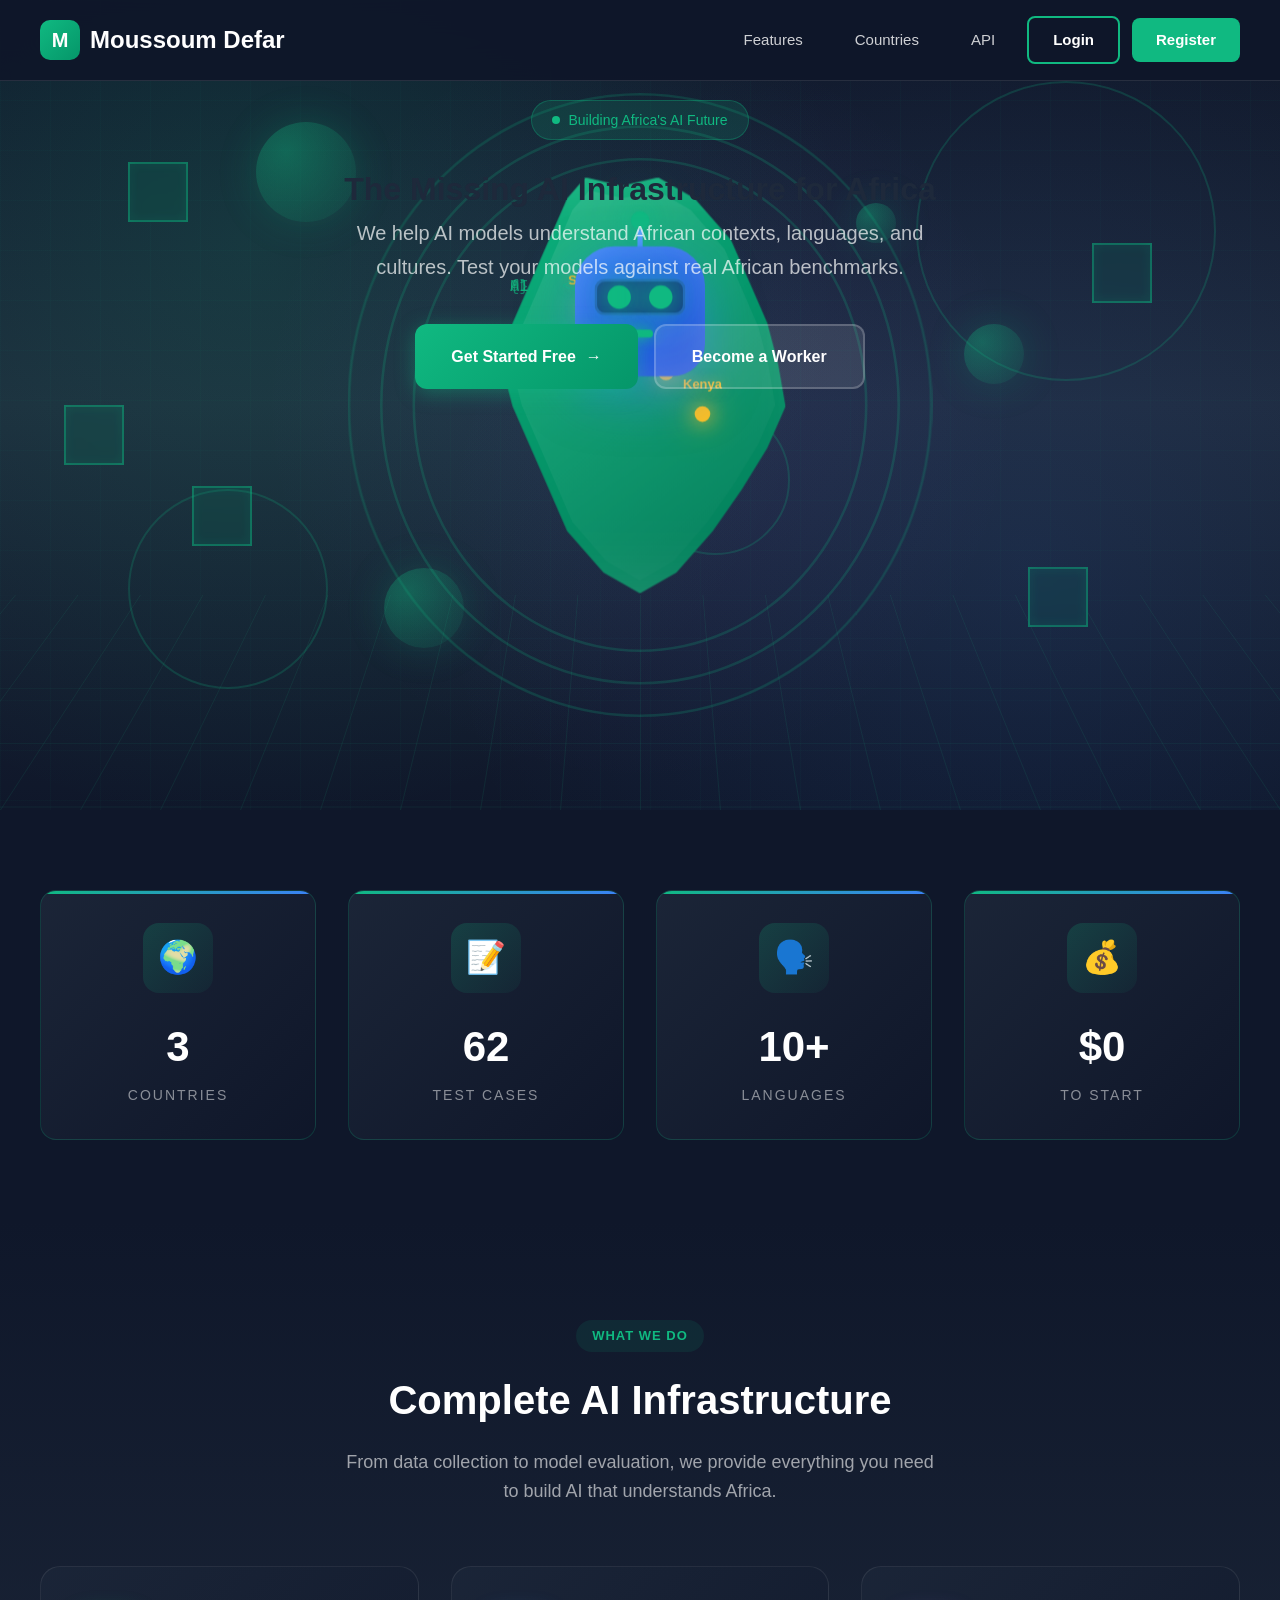
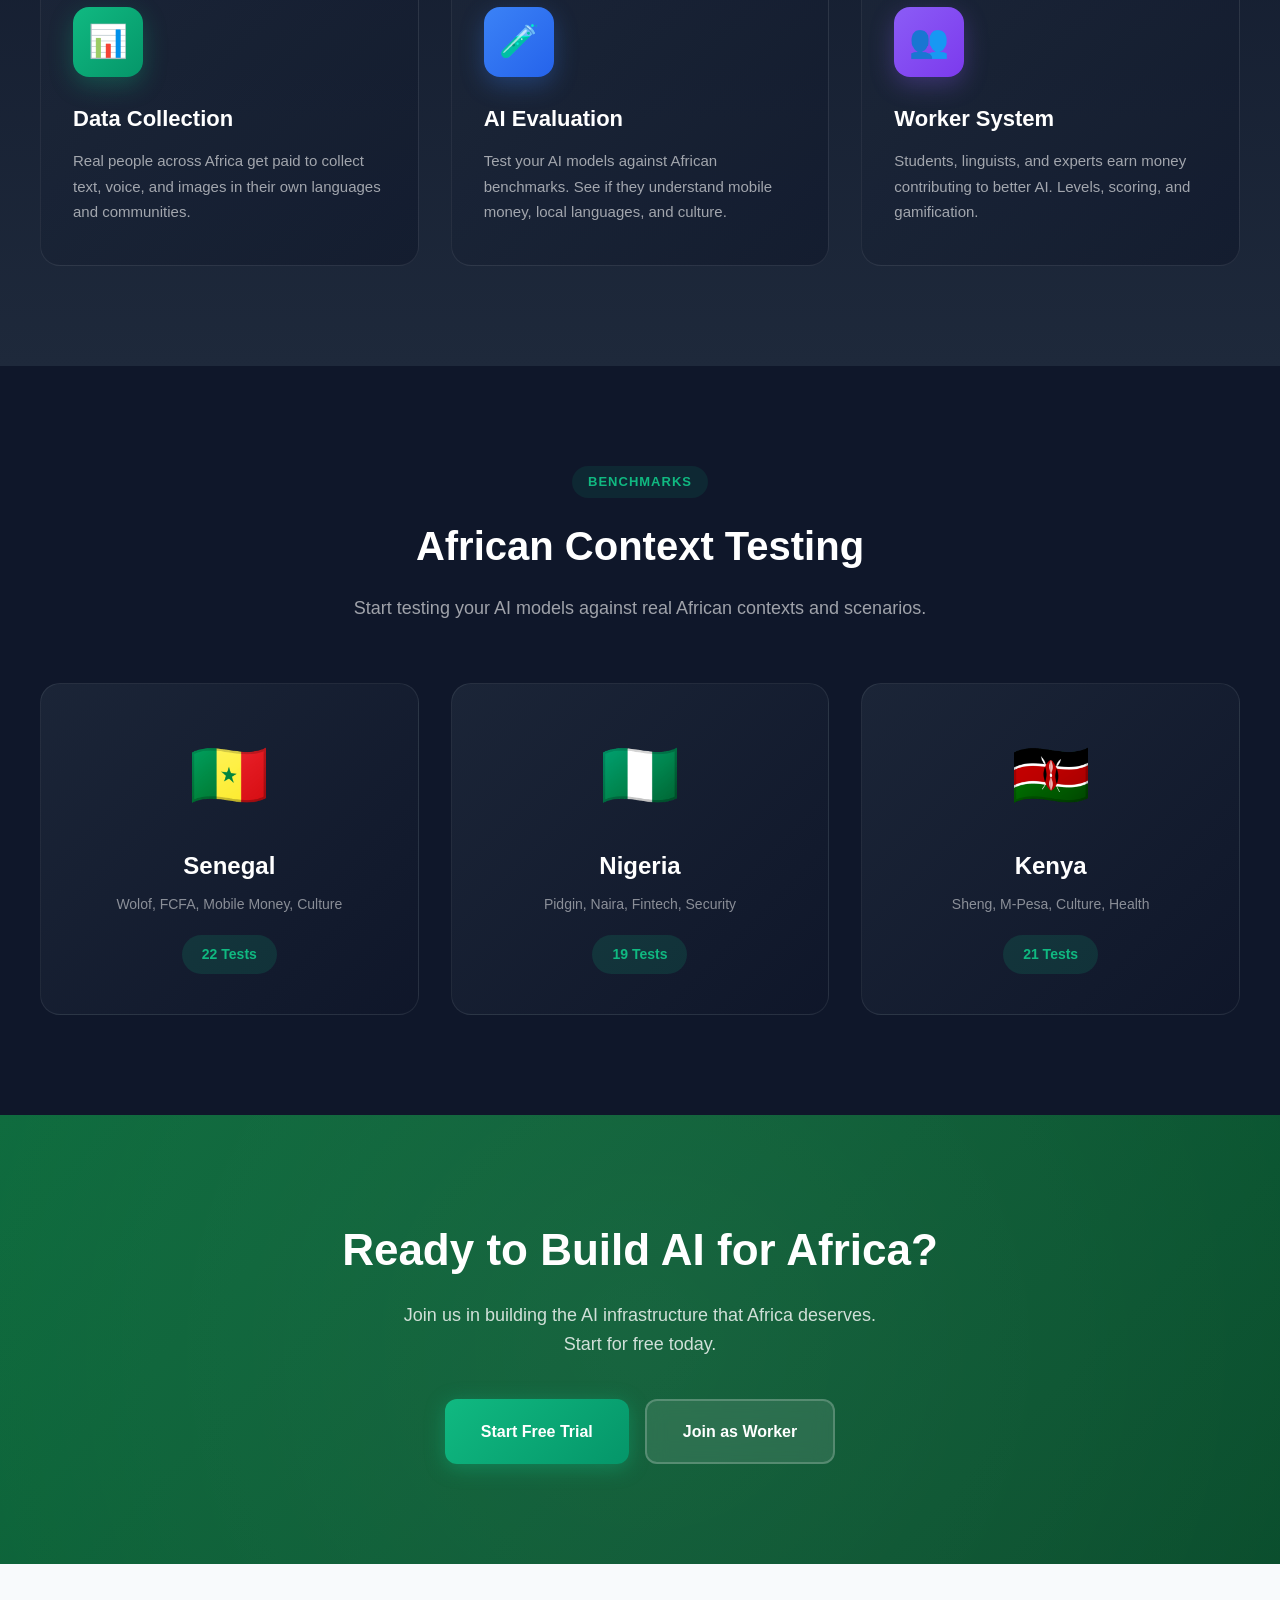
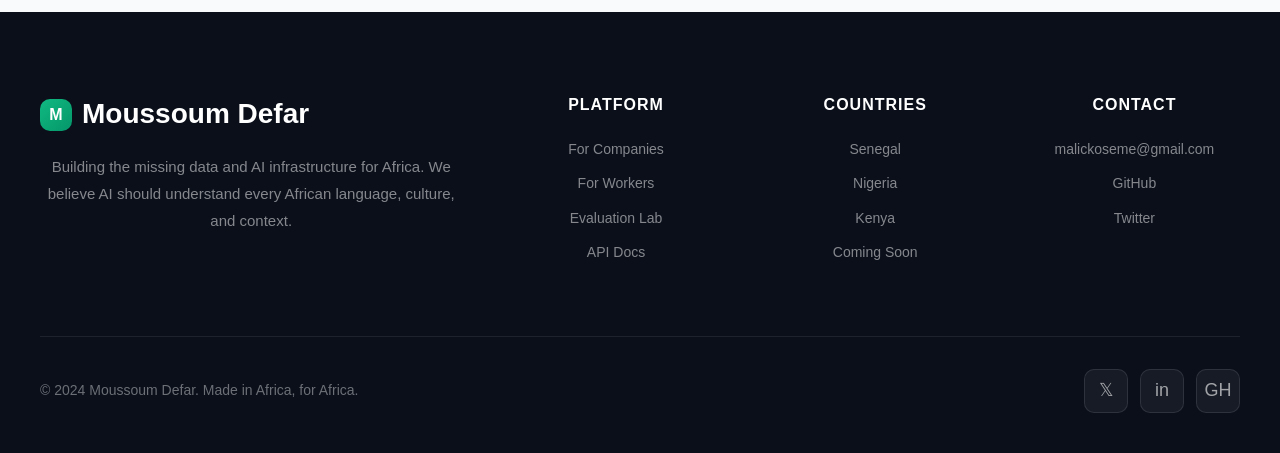
==== commit e11f3a7e: "Replace robot and car with 3D Africa map and coding head - Add animated 3D Africa continent shape - " ====
--- a/templates/index.html
+++ b/templates/index.html
@@ -750,379 +750,264 @@
             color: white;
         }
 
-        /* 3D Robot */
-        .robot-container {
-            position: absolute;
-            right: 8%;
+        /* 3D Africa Map */
+        .africa-container {
+            position: absolute;
+            left: 50%;
             top: 50%;
-            transform: translateY(-50%) scale(1.4);
-            perspective: 1000px;
-        }
-
-        .robot {
+            transform: translate(-50%, -50%) scale(1.3);
+            perspective: 1200px;
+        }
+
+        .africa-map {
+            width: 320px;
+            height: 350px;
+            position: relative;
             transform-style: preserve-3d;
-            animation: robotFloat 4s ease-in-out infinite;
-        }
-
-        @keyframes robotFloat {
-            0%, 100% { transform: translateY(0) rotateY(0deg); }
-            25% { transform: translateY(-15px) rotateY(5deg); }
-            50% { transform: translateY(-5px) rotateY(0deg); }
-            75% { transform: translateY(-20px) rotateY(-5deg); }
-        }
-
-        .robot-head {
+            animation: africaRotate 12s ease-in-out infinite;
+        }
+
+        @keyframes africaRotate {
+            0%, 100% { transform: rotateY(-5deg) rotateX(5deg); }
+            25% { transform: rotateY(5deg) rotateX(-3deg); }
+            50% { transform: rotateY(-3deg) rotateX(5deg); }
+            75% { transform: rotateY(5deg) rotateX(-5deg); }
+        }
+
+        .africa-shape {
+            position: absolute;
+            top: 0;
+            left: 50%;
+            transform: translateX(-50%);
+            width: 280px;
+            height: 320px;
+            background: linear-gradient(145deg, #10b981, #059669, #047857);
+            clip-path: polygon(
+                35% 0%, 45% 2%, 55% 0%, 65% 5%, 75% 15%, 80% 25%,
+                85% 35%, 88% 45%, 90% 55%, 85% 65%, 78% 75%, 70% 85%,
+                60% 95%, 50% 100%, 40% 95%, 30% 85%, 25% 75%, 20% 65%,
+                15% 55%, 12% 45%, 15% 35%, 20% 25%, 25% 15%, 30% 5%
+            );
+            box-shadow: 
+                inset 0 0 60px rgba(255,255,255,0.15),
+                0 20px 60px rgba(16, 185, 129, 0.4),
+                0 0 100px rgba(16, 185, 129, 0.2);
+        }
+
+        .africa-shape::before {
+            content: '';
+            position: absolute;
+            top: 10px;
+            left: 10px;
+            right: 10px;
+            bottom: 10px;
+            background: linear-gradient(145deg, rgba(255,255,255,0.1), transparent);
+            clip-path: polygon(
+                35% 0%, 45% 2%, 55% 0%, 65% 5%, 75% 15%, 80% 25%,
+                85% 35%, 88% 45%, 90% 55%, 85% 65%, 78% 75%, 70% 85%,
+                60% 95%, 50% 100%, 40% 95%, 30% 85%, 25% 75%, 20% 65%,
+                15% 55%, 12% 45%, 15% 35%, 20% 25%, 25% 15%, 30% 5%
+            );
+        }
+
+        /* Country dots on map */
+        .country-dot {
+            position: absolute;
+            width: 12px;
+            height: 12px;
+            background: #fbbf24;
+            border-radius: 50%;
+            box-shadow: 0 0 15px #fbbf24, 0 0 30px #fbbf24;
+            animation: dotPulse 2s ease-in-out infinite;
+        }
+
+        .country-dot::after {
+            content: attr(data-name);
+            position: absolute;
+            top: -25px;
+            left: 50%;
+            transform: translateX(-50%);
+            font-size: 10px;
+            color: #fbbf24;
+            white-space: nowrap;
+            font-weight: 600;
+            text-shadow: 0 0 10px rgba(251, 191, 36, 0.5);
+        }
+
+        .country-dot.sn { top: 30%; left: 35%; animation-delay: 0s; }
+        .country-dot.ng { top: 45%; left: 55%; animation-delay: -0.5s; }
+        .country-dot.ke { top: 55%; left: 65%; animation-delay: -1s; }
+
+        @keyframes dotPulse {
+            0%, 100% { transform: scale(1); box-shadow: 0 0 15px #fbbf24, 0 0 30px #fbbf24; }
+            50% { transform: scale(1.3); box-shadow: 0 0 25px #fbbf24, 0 0 50px #fbbf24; }
+        }
+
+        /* Glow rings around Africa */
+        .africa-ring {
+            position: absolute;
+            top: 50%;
+            left: 50%;
+            transform: translate(-50%, -50%);
+            border-radius: 50%;
+            border: 2px solid rgba(16, 185, 129, 0.2);
+            animation: ringExpand 4s ease-out infinite;
+        }
+
+        .africa-ring:nth-child(1) { width: 350px; height: 380px; animation-delay: 0s; }
+        .africa-ring:nth-child(2) { width: 400px; height: 430px; animation-delay: -1.3s; }
+        .africa-ring:nth-child(3) { width: 450px; height: 480px; animation-delay: -2.6s; }
+
+        @keyframes ringExpand {
+            0% { opacity: 0.6; transform: translate(-50%, -50%) scale(0.9); }
+            100% { opacity: 0; transform: translate(-50%, -50%) scale(1.2); }
+        }
+
+        /* 3D Coding Head */
+        .head-container {
+            position: absolute;
+            top: 15%;
+            left: 50%;
+            transform: translateX(-50%);
+            perspective: 800px;
+            z-index: 10;
+        }
+
+        .coding-head {
             width: 100px;
             height: 110px;
-            background: linear-gradient(145deg, #3b82f6, #1d4ed8);
-            border-radius: 25px 25px 18px 18px;
-            margin: 0 auto;
             position: relative;
             transform-style: preserve-3d;
+            animation: headBob 3s ease-in-out infinite;
+        }
+
+        @keyframes headBob {
+            0%, 100% { transform: translateY(0) rotateY(0deg); }
+            25% { transform: translateY(-8px) rotateY(5deg); }
+            50% { transform: translateY(-3px) rotateY(0deg); }
+            75% { transform: translateY(-10px) rotateY(-5deg); }
+        }
+
+        .head-main {
+            width: 100px;
+            height: 100px;
+            background: linear-gradient(145deg, #3b82f6, #1d4ed8);
+            border-radius: 30px 30px 25px 25px;
+            position: relative;
             box-shadow: 
-                inset 0 0 25px rgba(255,255,255,0.1),
-                0 10px 30px rgba(59, 130, 246, 0.4);
-        }
-
-        .robot-face {
-            position: absolute;
-            top: 20px;
+                inset 0 0 25px rgba(255,255,255,0.15),
+                0 15px 40px rgba(59, 130, 246, 0.5);
+        }
+
+        /* Face */
+        .face {
+            position: absolute;
+            top: 25px;
             left: 50%;
             transform: translateX(-50%);
-            width: 60px;
+            width: 70px;
             height: 50px;
         }
 
-        .robot-eye {
-            position: absolute;
-            width: 16px;
-            height: 16px;
+        .eye {
+            position: absolute;
+            width: 18px;
+            height: 18px;
             background: #10b981;
             border-radius: 50%;
             top: 5px;
-            box-shadow: 0 0 15px #10b981, 0 0 30px #10b981;
-            animation: eyeGlow 2s ease-in-out infinite;
-        }
-
-        .robot-eye.left { left: 8px; }
-        .robot-eye.right { right: 8px; }
-
-        @keyframes eyeGlow {
-            0%, 100% { box-shadow: 0 0 15px #10b981, 0 0 30px #10b981; }
-            50% { box-shadow: 0 0 25px #10b981, 0 0 50px #10b981; }
-        }
-
-        .robot-mouth {
+            box-shadow: 0 0 20px #10b981, 0 0 40px #10b981;
+            animation: eyeBlink 4s ease-in-out infinite;
+        }
+
+        .eye.left { left: 10px; }
+        .eye.right { right: 10px; }
+
+        @keyframes eyeBlink {
+            0%, 90%, 100% { transform: scaleY(1); }
+            95% { transform: scaleY(0.1); }
+        }
+
+        .visor {
+            position: absolute;
+            top: 0;
+            left: 0;
+            right: 0;
+            height: 28px;
+            background: rgba(0, 0, 0, 0.4);
+            border-radius: 8px;
+            border: 2px solid rgba(59, 130, 246, 0.5);
+        }
+
+        .mouth {
             position: absolute;
             bottom: 5px;
             left: 50%;
             transform: translateX(-50%);
-            width: 24px;
-            height: 8px;
+            width: 20px;
+            height: 6px;
             background: #10b981;
-            border-radius: 4px;
+            border-radius: 3px;
             box-shadow: 0 0 10px #10b981;
         }
 
-        .robot-antenna {
-            position: absolute;
-            top: -20px;
+        /* Antenna */
+        .antenna {
+            position: absolute;
+            top: -25px;
             left: 50%;
             transform: translateX(-50%);
+        }
+
+        .antenna-rod {
             width: 4px;
-            height: 20px;
+            height: 25px;
             background: linear-gradient(to top, #3b82f6, #60a5fa);
-        }
-
-        .antenna-ball {
-            position: absolute;
-            top: -10px;
-            left: 50%;
-            transform: translateX(-50%);
-            width: 12px;
-            height: 12px;
+            margin: 0 auto;
+        }
+
+        .antenna-tip {
+            width: 14px;
+            height: 14px;
             background: #10b981;
             border-radius: 50%;
-            box-shadow: 0 0 20px #10b981;
+            margin: -2px auto 0;
+            box-shadow: 0 0 20px #10b981, 0 0 40px #10b981;
             animation: antennaPulse 1.5s ease-in-out infinite;
         }
 
         @keyframes antennaPulse {
-            0%, 100% { transform: translateX(-50%) scale(1); }
-            50% { transform: translateX(-50%) scale(1.3); }
-        }
-
-        .robot-neck {
-            width: 20px;
-            height: 15px;
-            background: linear-gradient(to bottom, #2563eb, #1d4ed8);
-            margin: 0 auto;
-            border-radius: 3px;
-        }
-
-        .robot-body {
-            width: 120px;
-            height: 140px;
-            background: linear-gradient(145deg, #3b82f6, #1d4ed8);
-            border-radius: 18px 18px 25px 25px;
-            margin: 0 auto;
-            position: relative;
-            box-shadow: 
-                inset 0 0 35px rgba(255,255,255,0.1),
-                0 15px 40px rgba(59, 130, 246, 0.3);
-        }
-
-        .robot-chest {
-            position: absolute;
-            top: 20px;
-            left: 50%;
-            transform: translateX(-50%);
-            width: 40px;
-            height: 40px;
-            background: rgba(0,0,0,0.3);
-            border-radius: 10px;
-            display: flex;
-            align-items: center;
-            justify-content: center;
-        }
-
-        .chest-light {
-            width: 20px;
-            height: 20px;
-            background: #10b981;
-            border-radius: 50%;
-            box-shadow: 0 0 20px #10b981, 0 0 40px #10b981;
-            animation: chestPulse 2s ease-in-out infinite;
-        }
-
-        @keyframes chestPulse {
-            0%, 100% { opacity: 1; transform: scale(1); }
-            50% { opacity: 0.7; transform: scale(1.1); }
-        }
-
-        .robot-arm {
-            position: absolute;
-            width: 25px;
-            height: 80px;
-            background: linear-gradient(145deg, #3b82f6, #1d4ed8);
-            border-radius: 12px;
-            top: 100px;
-            box-shadow: inset 0 0 10px rgba(255,255,255,0.1);
-        }
-
-        .robot-arm.left {
-            left: -30px;
-            transform: rotate(10deg);
-            animation: armSwingLeft 3s ease-in-out infinite;
-        }
-
-        .robot-arm.right {
-            right: -30px;
-            transform: rotate(-10deg);
-            animation: armSwingRight 3s ease-in-out infinite;
-        }
-
-        @keyframes armSwingLeft {
-            0%, 100% { transform: rotate(10deg); }
-            50% { transform: rotate(15deg); }
-        }
-
-        @keyframes armSwingRight {
-            0%, 100% { transform: rotate(-10deg); }
-            50% { transform: rotate(-15deg); }
-        }
-
-        .robot-hand {
-            position: absolute;
-            bottom: -10px;
-            left: 50%;
-            transform: translateX(-50%);
-            width: 20px;
-            height: 20px;
-            background: #2563eb;
-            border-radius: 50%;
-        }
-
-        .robot-legs {
-            display: flex;
-            justify-content: center;
-            gap: 15px;
-            margin-top: 5px;
-        }
-
-        .robot-leg {
-            width: 30px;
-            height: 60px;
-            background: linear-gradient(145deg, #3b82f6, #1d4ed8);
-            border-radius: 8px 8px 12px 12px;
-            box-shadow: inset 0 0 10px rgba(255,255,255,0.1);
-        }
-
-        .robot-glow {
-            position: absolute;
-            bottom: -30px;
-            left: 50%;
-            transform: translateX(-50%);
-            width: 120px;
-            height: 30px;
-            background: radial-gradient(ellipse, rgba(16, 185, 129, 0.4) 0%, transparent 70%);
-            filter: blur(10px);
-            animation: glowPulse 2s ease-in-out infinite;
-        }
-
-        @keyframes glowPulse {
-            0%, 100% { opacity: 0.5; transform: translateX(-50%) scale(1); }
-            50% { opacity: 0.8; transform: translateX(-50%) scale(1.1); }
-        }
-
-        /* 3D Electric Car */
-        .car-container {
-            position: absolute;
-            left: 8%;
-            bottom: 12%;
-            perspective: 800px;
-            transform: scale(1.5);
-        }
-
-        .car {
-            transform-style: preserve-3d;
-            animation: carFloat 5s ease-in-out infinite;
-        }
-
-        @keyframes carFloat {
-            0%, 100% { transform: translateY(0) rotateY(-15deg); }
-            50% { transform: translateY(-10px) rotateY(-15deg); }
-        }
-
-        .car-body {
-            width: 220px;
-            height: 60px;
-            background: linear-gradient(145deg, #10b981, #059669);
-            border-radius: 12px 12px 6px 6px;
-            position: relative;
-            box-shadow: 
-                inset 0 6px 18px rgba(255,255,255,0.2),
-                0 12px 35px rgba(16, 185, 129, 0.4);
-        }
-
-        .car-top {
-            position: absolute;
-            top: -42px;
-            left: 35px;
-            width: 120px;
-            height: 42px;
-            background: linear-gradient(145deg, #0d9668, #047857);
-            border-radius: 12px 12px 0 0;
-            box-shadow: inset 0 6px 12px rgba(255,255,255,0.15);
-        }
-
-        .car-window {
-            position: absolute;
-            top: 8px;
-            width: 35px;
-            height: 20px;
-            background: linear-gradient(145deg, #1e293b, #0f172a);
-            border-radius: 5px 5px 0 0;
-            box-shadow: inset 0 0 10px rgba(59, 130, 246, 0.3);
-        }
-
-        .car-window.front { left: 55px; }
-        .car-window.back { left: 5px; }
-
-        .car-headlight {
-            position: absolute;
-            right: -5px;
-            top: 15px;
-            width: 15px;
-            height: 12px;
-            background: #fbbf24;
-            border-radius: 0 5px 5px 0;
-            box-shadow: 0 0 15px #fbbf24, 0 0 30px #fbbf24;
-            animation: headlightPulse 2s ease-in-out infinite;
-        }
-
-        @keyframes headlightPulse {
-            0%, 100% { box-shadow: 0 0 15px #fbbf24, 0 0 30px #fbbf24; }
-            50% { box-shadow: 0 0 25px #fbbf24, 0 0 50px #fbbf24; }
-        }
-
-        .car-taillight {
-            position: absolute;
-            left: -5px;
-            top: 15px;
-            width: 15px;
-            height: 12px;
-            background: #ef4444;
-            border-radius: 5px 0 0 5px;
-            box-shadow: 0 0 15px #ef4444;
-        }
-
-        .car-wheel {
-            position: absolute;
-            bottom: -15px;
-            width: 35px;
-            height: 35px;
-            background: linear-gradient(145deg, #374151, #1f2937);
-            border-radius: 50%;
-            box-shadow: inset 0 0 10px rgba(0,0,0,0.5);
-        }
-
-        .car-wheel::after {
-            content: '';
+            0%, 100% { transform: scale(1); box-shadow: 0 0 20px #10b981, 0 0 40px #10b981; }
+            50% { transform: scale(1.2); box-shadow: 0 0 30px #10b981, 0 0 60px #10b981; }
+        }
+
+        /* Code particles */
+        .code-particles {
             position: absolute;
             top: 50%;
             left: 50%;
             transform: translate(-50%, -50%);
-            width: 15px;
-            height: 15px;
-            background: linear-gradient(145deg, #6b7280, #4b5563);
-            border-radius: 50%;
-        }
-
-        .car-wheel.front { right: 15px; }
-        .car-wheel.back { left: 15px; }
-
-        .car-stripe {
-            position: absolute;
-            top: 20px;
-            left: 20px;
-            right: 20px;
-            height: 3px;
-            background: rgba(255,255,255,0.3);
-            border-radius: 2px;
-        }
-
-        .car-glow {
-            position: absolute;
-            bottom: -20px;
-            left: 50%;
-            transform: translateX(-50%);
             width: 200px;
-            height: 40px;
-            background: radial-gradient(ellipse, rgba(16, 185, 129, 0.3) 0%, transparent 70%);
-            filter: blur(10px);
-        }
-
-        .ev-badge {
-            position: absolute;
-            top: -45px;
-            left: 50%;
-            transform: translateX(-50%);
-            background: rgba(16, 185, 129, 0.2);
-            border: 1px solid rgba(16, 185, 129, 0.5);
-            padding: 6px 14px;
-            border-radius: 20px;
+            height: 200px;
+        }
+
+        .code-particle {
+            position: absolute;
+            font-family: monospace;
             font-size: 12px;
-            color: #10b981;
-            font-weight: 600;
-            white-space: nowrap;
-            display: flex;
-            align-items: center;
-            gap: 6px;
-        }
-
-        .ev-badge::before {
-            content: '⚡';
+            color: rgba(16, 185, 129, 0.6);
+            animation: particleFloat 6s ease-in-out infinite;
+        }
+
+        .code-particle:nth-child(1) { top: 0; left: 20%; animation-delay: 0s; content: '</>; }
+        .code-particle:nth-child(2) { top: 20%; right: 10%; animation-delay: -1s; }
+        .code-particle:nth-child(3) { bottom: 20%; left: 10%; animation-delay: -2s; }
+        .code-particle:nth-child(4) { bottom: 0; right: 20%; animation-delay: -3s; }
+        .code-particle:nth-child(5) { top: 50%; left: 0; animation-delay: -4s; }
+
+        @keyframes particleFloat {
+            0%, 100% { transform: translateY(0) rotate(0deg); opacity: 0.6; }
+            50% { transform: translateY(-20px) rotate(180deg); opacity: 1; }
         }
 
         /* Responsive */
@@ -1218,62 +1103,49 @@
             <div class="glow-ring"></div>
             <div class="glow-ring"></div>
 
-            <!-- 3D Electric Car -->
-            <div class="car-container">
-                <div class="car">
-                    <div class="ev-badge">Electric Vehicle</div>
-                    <div class="car-body">
-                        <div class="car-top">
-                            <div class="car-window back"></div>
-                            <div class="car-window front"></div>
-                        </div>
-                        <div class="car-headlight"></div>
-                        <div class="car-taillight"></div>
-                        <div class="car-stripe"></div>
-                        <div class="car-wheel front"></div>
-                        <div class="car-wheel back"></div>
+            <!-- 3D Africa Map with Coding Head -->
+            <div class="africa-container">
+                <!-- Glow rings around Africa -->
+                <div class="africa-ring"></div>
+                <div class="africa-ring"></div>
+                <div class="africa-ring"></div>
+
+                <div class="africa-map">
+                    <!-- Africa shape -->
+                    <div class="africa-shape">
+                        <!-- Country dots -->
+                        <div class="country-dot sn" data-name="Senegal"></div>
+                        <div class="country-dot ng" data-name="Nigeria"></div>
+                        <div class="country-dot ke" data-name="Kenya"></div>
                     </div>
-                    <div class="car-glow"></div>
-                </div>
-            </div>
-
-            <!-- 3D Robot -->
-            <div class="robot-container">
-                <div class="robot">
-                    <!-- Head -->
-                    <div class="robot-head">
-                        <div class="robot-face">
-                            <div class="robot-eye left"></div>
-                            <div class="robot-eye right"></div>
-                            <div class="robot-mouth"></div>
-                        </div>
-                        <div class="robot-antenna">
-                            <div class="antenna-ball"></div>
+
+                    <!-- 3D Coding Head on top -->
+                    <div class="head-container">
+                        <div class="coding-head">
+                            <div class="antenna">
+                                <div class="antenna-tip"></div>
+                                <div class="antenna-rod"></div>
+                            </div>
+                            <div class="head-main">
+                                <div class="face">
+                                    <div class="visor"></div>
+                                    <div class="eye left"></div>
+                                    <div class="eye right"></div>
+                                    <div class="mouth"></div>
+                                </div>
+                            </div>
                         </div>
                     </div>
-                    <!-- Neck -->
-                    <div class="robot-neck"></div>
-                    <!-- Body -->
-                    <div class="robot-body">
-                        <div class="robot-chest">
-                            <div class="chest-light"></div>
-                        </div>
-                    </div>
-                    <!-- Arms -->
-                    <div class="robot-arm left">
-                        <div class="robot-hand"></div>
-                    </div>
-                    <div class="robot-arm right">
-                        <div class="robot-hand"></div>
-                    </div>
-                    <!-- Legs -->
-                    <div class="robot-legs">
-                        <div class="robot-leg left"></div>
-                        <div class="robot-leg right"></div>
+
+                    <!-- Code particles -->
+                    <div class="code-particles">
+                        <div class="code-particle">&lt;/&gt;</div>
+                        <div class="code-particle">{}</div>
+                        <div class="code-particle">AI</div>
+                        <div class="code-particle">01</div>
+                        <div class="code-particle">ML</div>
                     </div>
                 </div>
-                <!-- Glow effect under robot -->
-                <div class="robot-glow"></div>
             </div>
         </div>
 
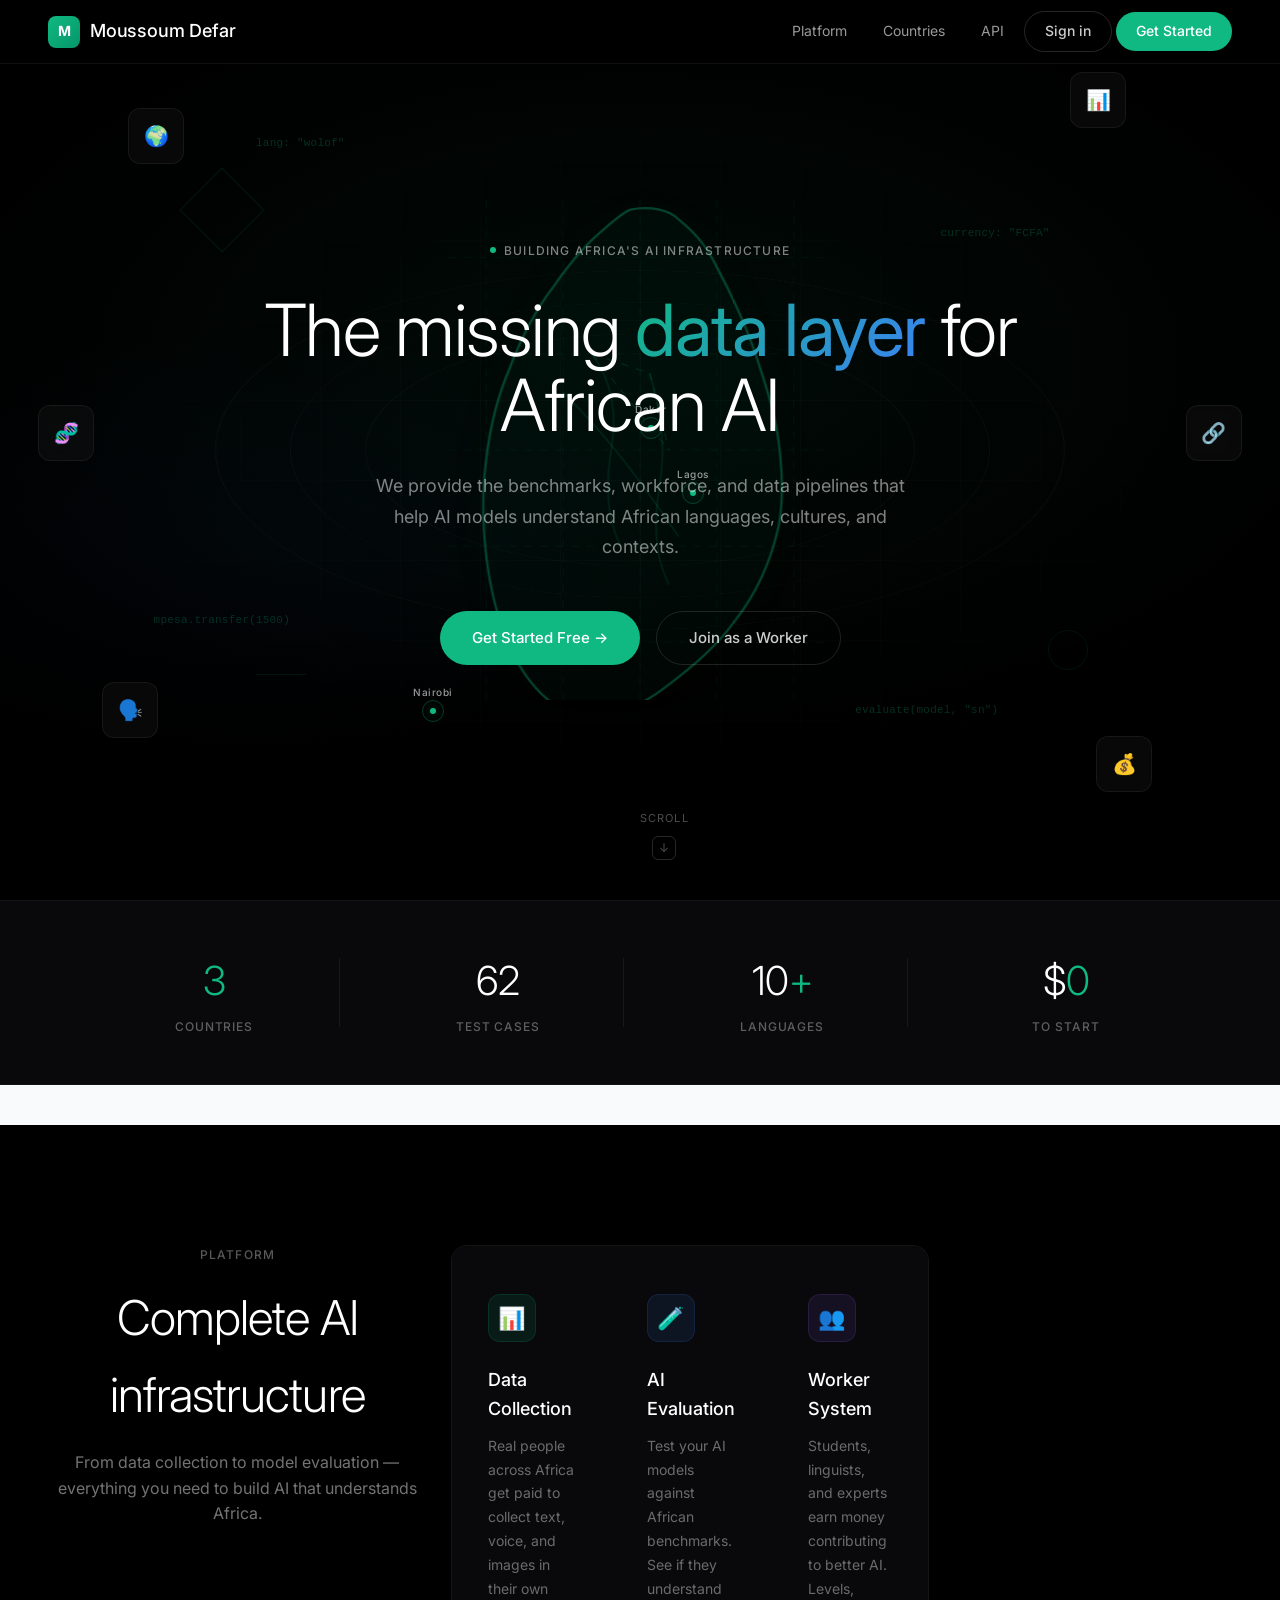
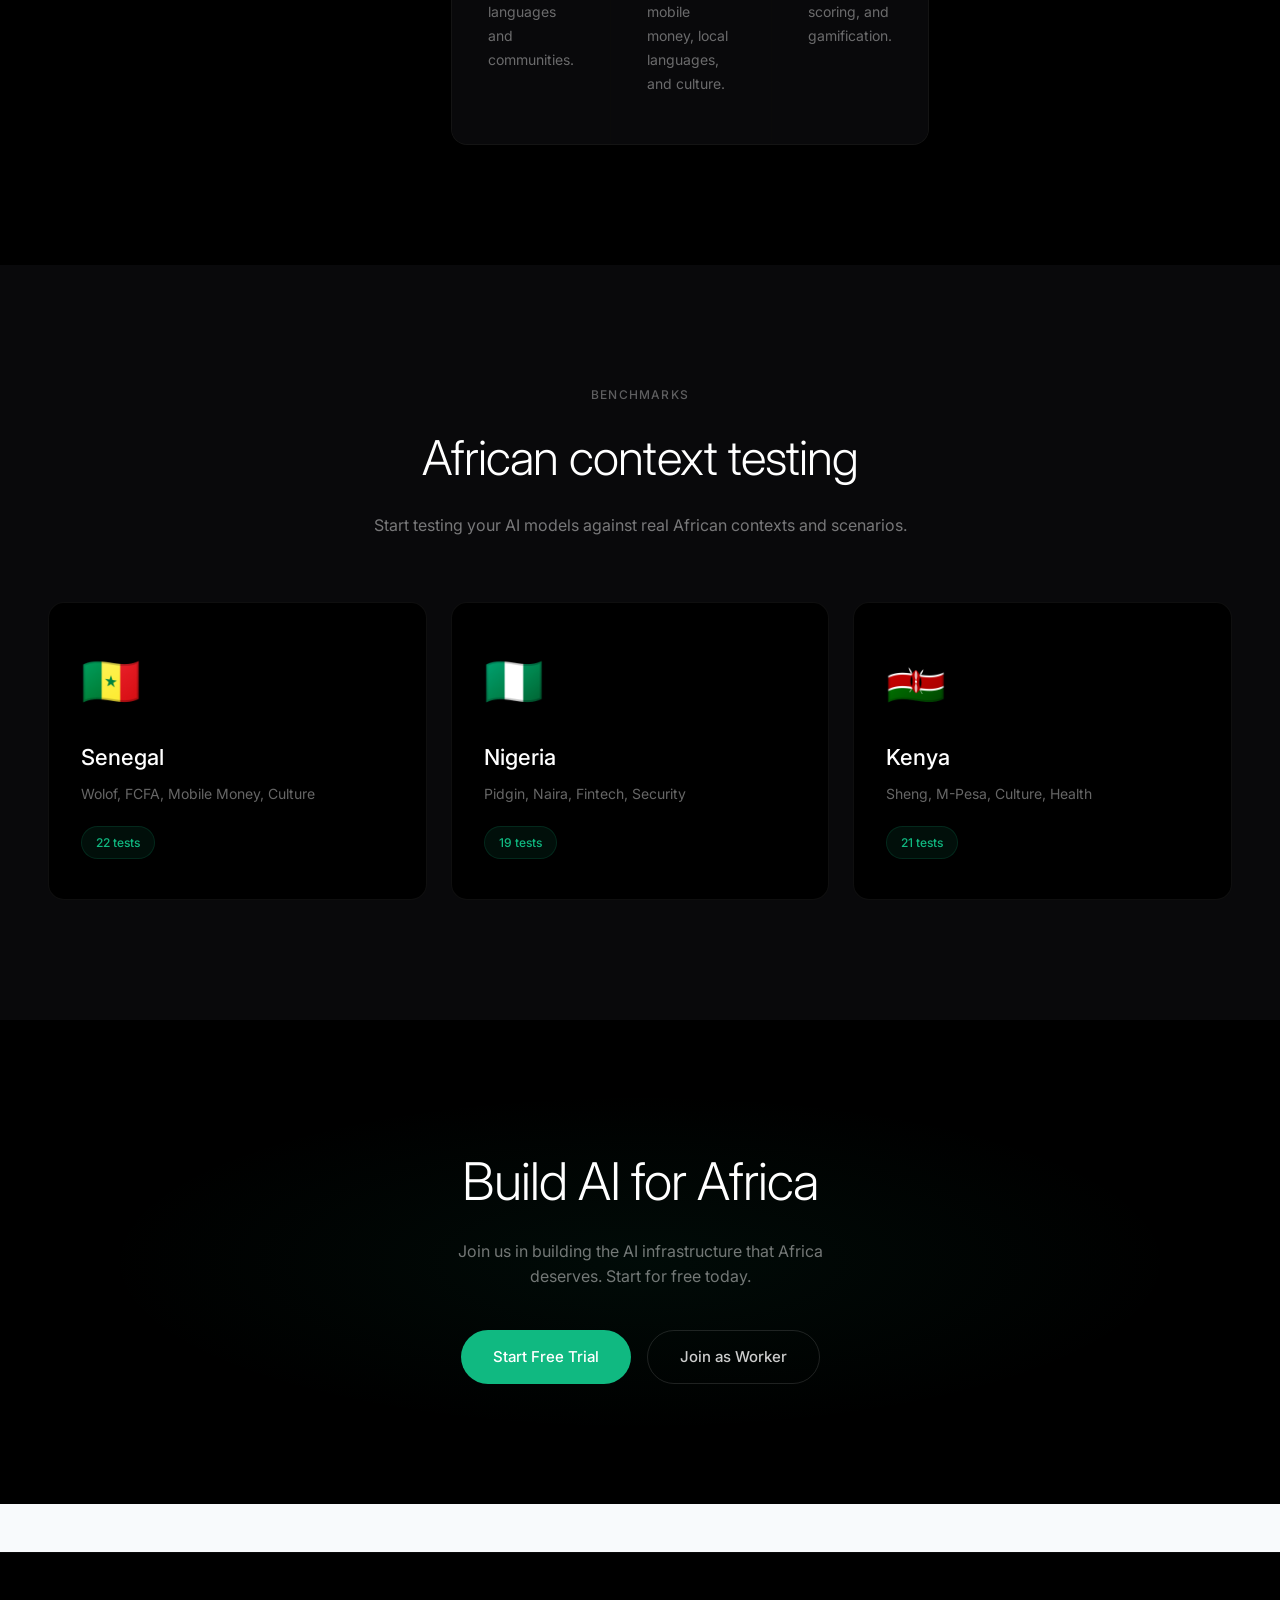
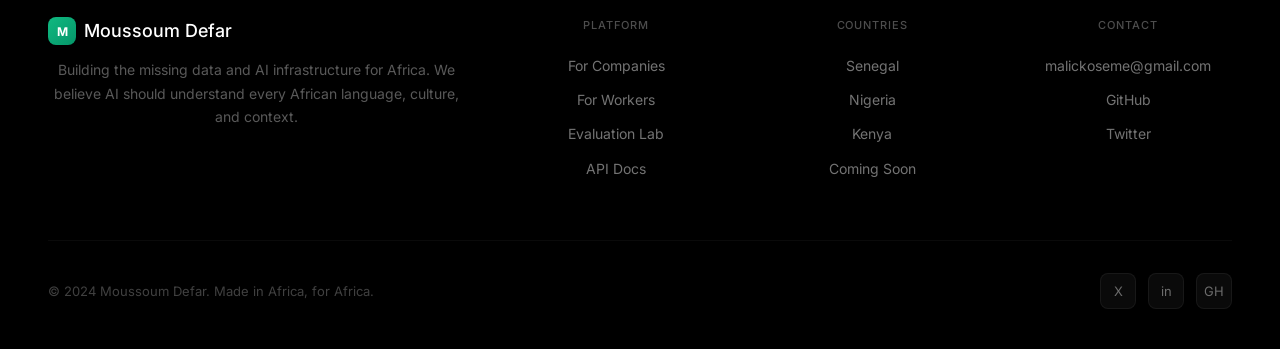
==== commit 27ac0178: "Redesign hero inspired by Scale AI - wireframe Africa, orbital rings, light typography" ====
--- a/templates/index.html
+++ b/templates/index.html
@@ -5,230 +5,397 @@
     <meta name="viewport" content="width=device-width, initial-scale=1.0">
     <title>Moussoum Defar - African AI Infrastructure</title>
     <link rel="stylesheet" href="/static/css/style.css">
+    <link href="https://fonts.googleapis.com/css2?family=Inter:wght@300;400;500;600;700&display=swap" rel="stylesheet">
     <style>
-        /* Navbar */
+        *, *::before, *::after { margin: 0; padding: 0; box-sizing: border-box; }
+
+        /* ===== NAVBAR ===== */
         .navbar {
             position: fixed;
             top: 0;
             left: 0;
             right: 0;
             z-index: 1000;
-            background: rgba(15, 23, 42, 0.95);
+            background: rgba(0, 0, 0, 0.85);
             backdrop-filter: blur(20px);
-            padding: 16px 40px;
+            -webkit-backdrop-filter: blur(20px);
+            border-bottom: 1px solid rgba(255,255,255,0.06);
+            padding: 0 48px;
+            height: 64px;
             display: flex;
             justify-content: space-between;
             align-items: center;
-            border-bottom: 1px solid rgba(255,255,255,0.1);
         }
 
         .nav-logo {
-            font-size: 24px;
-            font-weight: 800;
+            font-size: 18px;
+            font-weight: 500;
             color: white;
             text-decoration: none;
             display: flex;
             align-items: center;
             gap: 10px;
+            letter-spacing: -0.01em;
         }
 
         .nav-logo-icon {
-            width: 40px;
-            height: 40px;
+            width: 32px;
+            height: 32px;
             background: linear-gradient(135deg, #10b981, #059669);
-            border-radius: 10px;
+            border-radius: 8px;
             display: flex;
             align-items: center;
             justify-content: center;
-            font-size: 20px;
+            font-size: 14px;
+            font-weight: 700;
         }
 
         .nav-links {
             display: flex;
-            gap: 12px;
+            gap: 4px;
             align-items: center;
         }
 
         .nav-link {
-            color: rgba(255,255,255,0.8);
+            color: rgba(255,255,255,0.6);
             text-decoration: none;
-            font-size: 15px;
-            font-weight: 500;
-            padding: 10px 20px;
-            border-radius: 8px;
-            transition: all 0.3s;
-        }
-
-        .nav-link:hover {
-            color: white;
-            background: rgba(255,255,255,0.1);
-        }
+            font-size: 14px;
+            font-weight: 400;
+            padding: 8px 16px;
+            border-radius: 6px;
+            transition: all 0.2s;
+        }
+
+        .nav-link:hover { color: white; background: rgba(255,255,255,0.06); }
 
         .nav-btn {
             background: #10b981;
             color: white;
-            padding: 10px 24px;
-            border-radius: 8px;
+            padding: 8px 20px;
+            border-radius: 9999px;
             text-decoration: none;
-            font-weight: 600;
-            font-size: 15px;
-            transition: all 0.3s;
+            font-weight: 500;
+            font-size: 14px;
+            transition: all 0.2s;
             border: none;
             cursor: pointer;
         }
 
-        .nav-btn:hover {
-            background: #059669;
-            transform: translateY(-2px);
-        }
+        .nav-btn:hover { background: #059669; transform: translateY(-1px); }
 
         .nav-btn-outline {
             background: transparent;
-            border: 2px solid #10b981;
-        }
-
-        .nav-btn-outline:hover {
+            border: 1px solid rgba(255,255,255,0.15);
+            color: rgba(255,255,255,0.8);
+        }
+
+        .nav-btn-outline:hover { border-color: rgba(255,255,255,0.3); background: rgba(255,255,255,0.06); }
+
+        /* ===== HERO ===== */
+        .hero {
+            position: relative;
+            min-height: 100vh;
+            display: flex;
+            align-items: center;
+            justify-content: center;
+            background: #000000;
+            overflow: hidden;
+        }
+
+        .hero::before {
+            content: '';
+            position: absolute;
+            inset: 0;
+            background:
+                radial-gradient(ellipse 80% 60% at 50% 40%, rgba(16, 185, 129, 0.06) 0%, transparent 70%),
+                radial-gradient(ellipse 60% 40% at 20% 60%, rgba(59, 130, 246, 0.03) 0%, transparent 60%);
+        }
+
+        /* Grid background */
+        .hero-grid {
+            position: absolute;
+            inset: 0;
+            background-image:
+                linear-gradient(rgba(255,255,255,0.02) 1px, transparent 1px),
+                linear-gradient(90deg, rgba(255,255,255,0.02) 1px, transparent 1px);
+            background-size: 80px 80px;
+            mask-image: radial-gradient(ellipse 70% 60% at 50% 50%, black 20%, transparent 70%);
+            -webkit-mask-image: radial-gradient(ellipse 70% 60% at 50% 50%, black 20%, transparent 70%);
+        }
+
+        /* Perspective grid floor */
+        .hero-floor {
+            position: absolute;
+            bottom: -20%;
+            left: -20%;
+            right: -20%;
+            height: 60%;
+            background-image:
+                linear-gradient(rgba(16, 185, 129, 0.06) 1px, transparent 1px),
+                linear-gradient(90deg, rgba(16, 185, 129, 0.06) 1px, transparent 1px);
+            background-size: 100px 100px;
+            transform: perspective(500px) rotateX(60deg);
+            transform-origin: center bottom;
+            mask-image: linear-gradient(to top, rgba(0,0,0,0.6) 0%, transparent 60%);
+            -webkit-mask-image: linear-gradient(to top, rgba(0,0,0,0.6) 0%, transparent 60%);
+            animation: floorScroll 20s linear infinite;
+        }
+
+        @keyframes floorScroll {
+            0% { background-position: 0 0; }
+            100% { background-position: 100px 100px; }
+        }
+
+        /* Wireframe Africa Map */
+        .africa-wireframe {
+            position: absolute;
+            left: 50%;
+            top: 50%;
+            transform: translate(-50%, -50%);
+            width: 420px;
+            height: 500px;
+            opacity: 0;
+            animation: wireframeReveal 2s ease 0.3s forwards;
+        }
+
+        @keyframes wireframeReveal {
+            0% { opacity: 0; transform: translate(-50%, -50%) scale(0.9); }
+            100% { opacity: 1; transform: translate(-50%, -50%) scale(1); }
+        }
+
+        .africa-wireframe svg {
+            width: 100%;
+            height: 100%;
+            filter: drop-shadow(0 0 40px rgba(16, 185, 129, 0.15));
+        }
+
+        .africa-wireframe .map-outline {
+            fill: none;
+            stroke: rgba(16, 185, 129, 0.35);
+            stroke-width: 1.2;
+            stroke-dasharray: 2000;
+            stroke-dashoffset: 2000;
+            animation: drawMap 3s ease 0.5s forwards;
+        }
+
+        .africa-wireframe .map-fill {
+            fill: rgba(16, 185, 129, 0.03);
+            opacity: 0;
+            animation: fadeIn 1s ease 2s forwards;
+        }
+
+        .africa-wireframe .grid-line {
+            stroke: rgba(16, 185, 129, 0.08);
+            stroke-width: 0.5;
+            stroke-dasharray: 4 4;
+        }
+
+        .africa-wireframe .data-line {
+            fill: none;
+            stroke: rgba(16, 185, 129, 0.15);
+            stroke-width: 0.8;
+            stroke-dasharray: 600;
+            stroke-dashoffset: 600;
+            animation: drawMap 2s ease 1.5s forwards;
+        }
+
+        @keyframes drawMap {
+            to { stroke-dashoffset: 0; }
+        }
+
+        @keyframes fadeIn {
+            to { opacity: 1; }
+        }
+
+        /* Country nodes on wireframe */
+        .wireframe-node {
+            position: absolute;
+            width: 6px;
+            height: 6px;
+            border-radius: 50%;
             background: #10b981;
-        }
-
-        /* Hero with 3D */
-        .hero-wrapper {
-            padding-top: 100px;
-            padding-bottom: 40px;
-            min-height: 90vh;
-            background: linear-gradient(180deg, #0f172a 0%, #1e293b 50%, #0f172a 100%);
-            position: relative;
-            overflow: hidden;
-        }
-
-        .hero-wrapper::before {
+            box-shadow: 0 0 12px rgba(16, 185, 129, 0.6), 0 0 30px rgba(16, 185, 129, 0.2);
+            opacity: 0;
+            animation: nodeAppear 0.5s ease forwards;
+        }
+
+        .wireframe-node::before {
             content: '';
+            position: absolute;
+            inset: -8px;
+            border-radius: 50%;
+            border: 1px solid rgba(16, 185, 129, 0.3);
+            animation: nodePulse 2.5s ease-in-out infinite;
+        }
+
+        .wireframe-node::after {
+            content: attr(data-label);
+            position: absolute;
+            top: -24px;
+            left: 50%;
+            transform: translateX(-50%);
+            font-size: 10px;
+            font-weight: 500;
+            color: rgba(255,255,255,0.6);
+            white-space: nowrap;
+            font-family: 'Inter', sans-serif;
+            letter-spacing: 0.05em;
+        }
+
+        .wireframe-node:nth-child(1) { top: 35%; left: 38%; animation-delay: 2.2s; }
+        .wireframe-node:nth-child(2) { top: 45%; left: 52%; animation-delay: 2.5s; }
+        .wireframe-node:nth-child(3) { top: 58%; left: 62%; animation-delay: 2.8s; }
+
+        @keyframes nodeAppear {
+            0% { opacity: 0; transform: scale(0); }
+            100% { opacity: 1; transform: scale(1); }
+        }
+
+        @keyframes nodePulse {
+            0%, 100% { transform: scale(1); opacity: 0.6; }
+            50% { transform: scale(2); opacity: 0; }
+        }
+
+        /* Connection lines between nodes */
+        .wireframe-connection {
             position: absolute;
             top: 0;
             left: 0;
-            right: 0;
-            bottom: 0;
-            background: 
-                radial-gradient(circle at 20% 30%, rgba(16, 185, 129, 0.15) 0%, transparent 50%),
-                radial-gradient(circle at 80% 70%, rgba(59, 130, 246, 0.1) 0%, transparent 50%),
-                radial-gradient(circle at 50% 50%, rgba(139, 92, 246, 0.08) 0%, transparent 50%);
-        }
-
-        /* Grid Lines Background */
-        .grid-bg {
-            position: absolute;
-            top: 0;
-            left: 0;
-            right: 0;
-            bottom: 0;
-            background-image: 
-                linear-gradient(rgba(16, 185, 129, 0.03) 1px, transparent 1px),
-                linear-gradient(90deg, rgba(16, 185, 129, 0.03) 1px, transparent 1px);
-            background-size: 50px 50px;
-            perspective: 1000px;
-        }
-
-        .grid-floor {
-            position: absolute;
-            bottom: 0;
-            left: -50%;
-            right: -50%;
-            height: 40%;
-            background: 
-                linear-gradient(rgba(16, 185, 129, 0.1) 1px, transparent 1px),
-                linear-gradient(90deg, rgba(16, 185, 129, 0.1) 1px, transparent 1px);
-            background-size: 80px 80px;
-            transform: rotateX(60deg);
-            transform-origin: bottom;
-            animation: gridMove 20s linear infinite;
-        }
-
-        @keyframes gridMove {
-            0% { background-position: 0 0; }
-            100% { background-position: 80px 80px; }
-        }
-
-        /* Floating 3D Objects */
-        .floating-objects {
-            position: absolute;
-            top: 0;
-            left: 0;
-            right: 0;
-            bottom: 0;
+            width: 100%;
+            height: 100%;
             pointer-events: none;
         }
 
-        .float-cube {
-            position: absolute;
-            width: 60px;
-            height: 60px;
-            transform-style: preserve-3d;
-            animation: floatRotate 15s ease-in-out infinite;
-        }
-
-        .float-cube:nth-child(1) { top: 20%; left: 10%; animation-delay: 0s; }
-        .float-cube:nth-child(2) { top: 60%; left: 15%; animation-delay: -3s; }
-        .float-cube:nth-child(3) { top: 30%; right: 10%; animation-delay: -6s; }
-        .float-cube:nth-child(4) { top: 70%; right: 15%; animation-delay: -9s; }
-        .float-cube:nth-child(5) { top: 50%; left: 5%; animation-delay: -12s; }
-
-        .cube-face {
-            position: absolute;
-            width: 60px;
-            height: 60px;
-            border: 2px solid rgba(16, 185, 129, 0.3);
-            background: rgba(16, 185, 129, 0.05);
-            backdrop-filter: blur(5px);
-        }
-
-        .cube-face.front { transform: translateZ(30px); }
-        .cube-face.back { transform: translateZ(-30px) rotateY(180deg); }
-        .cube-face.left { transform: translateX(-30px) rotateY(-90deg); }
-        .cube-face.right { transform: translateX(30px) rotateY(90deg); }
-        .cube-face.top { transform: translateY(-30px) rotateX(90deg); }
-        .cube-face.bottom { transform: translateY(30px) rotateX(-90deg); }
-
-        @keyframes floatRotate {
-            0%, 100% { transform: translateY(0) rotateX(0) rotateY(0); }
-            25% { transform: translateY(-20px) rotateX(90deg) rotateY(90deg); }
-            50% { transform: translateY(0) rotateX(180deg) rotateY(180deg); }
-            75% { transform: translateY(20px) rotateX(270deg) rotateY(270deg); }
-        }
-
-        /* Floating Spheres */
-        .float-sphere {
+        .wireframe-connection line {
+            stroke: rgba(16, 185, 129, 0.12);
+            stroke-width: 0.8;
+            stroke-dasharray: 4 4;
+            animation: connectionPulse 3s ease-in-out infinite;
+        }
+
+        @keyframes connectionPulse {
+            0%, 100% { opacity: 0.3; }
+            50% { opacity: 0.8; }
+        }
+
+        /* Orbital data elements */
+        .orbital-system {
+            position: absolute;
+            inset: 0;
+            pointer-events: none;
+        }
+
+        .orbit-ring {
             position: absolute;
             border-radius: 50%;
-            background: radial-gradient(circle at 30% 30%, rgba(16, 185, 129, 0.4), rgba(16, 185, 129, 0.1));
-            box-shadow: 0 0 40px rgba(16, 185, 129, 0.2);
-            animation: sphereFloat 8s ease-in-out infinite;
-        }
-
-        .float-sphere:nth-child(6) { width: 100px; height: 100px; top: 15%; left: 20%; animation-delay: 0s; }
-        .float-sphere:nth-child(7) { width: 60px; height: 60px; top: 40%; right: 20%; animation-delay: -2s; }
-        .float-sphere:nth-child(8) { width: 80px; height: 80px; bottom: 20%; left: 30%; animation-delay: -4s; }
-        .float-sphere:nth-child(9) { width: 40px; height: 40px; top: 25%; right: 30%; animation-delay: -6s; }
-
-        @keyframes sphereFloat {
-            0%, 100% { transform: translateY(0) scale(1); }
-            50% { transform: translateY(-30px) scale(1.1); }
-        }
-
-        /* Glowing Rings */
-        .glow-ring {
-            position: absolute;
+            border: 1px solid rgba(255,255,255,0.04);
+        }
+
+        .orbit-ring:nth-child(1) {
+            width: 700px; height: 700px;
+            top: 50%; left: 50%;
+            transform: translate(-50%, -50%) rotateX(65deg);
+            animation: orbitSpin 40s linear infinite;
+        }
+
+        .orbit-ring:nth-child(2) {
+            width: 550px; height: 550px;
+            top: 50%; left: 50%;
+            transform: translate(-50%, -50%) rotateX(65deg) rotateZ(45deg);
+            animation: orbitSpin 35s linear infinite reverse;
+        }
+
+        .orbit-ring:nth-child(3) {
+            width: 850px; height: 850px;
+            top: 50%; left: 50%;
+            transform: translate(-50%, -50%) rotateX(65deg) rotateZ(20deg);
+            animation: orbitSpin 50s linear infinite;
+        }
+
+        @keyframes orbitSpin {
+            from { transform: translate(-50%, -50%) rotateX(65deg) rotateZ(0deg); }
+            to { transform: translate(-50%, -50%) rotateX(65deg) rotateZ(360deg); }
+        }
+
+        /* Orbiting data cards */
+        .orbit-item {
+            position: absolute;
+            width: 56px;
+            height: 56px;
+            background: rgba(255,255,255,0.03);
+            border: 1px solid rgba(255,255,255,0.06);
+            border-radius: 12px;
+            display: flex;
+            align-items: center;
+            justify-content: center;
+            font-size: 20px;
+            backdrop-filter: blur(10px);
+            animation: floatItem 6s ease-in-out infinite;
+        }
+
+        .orbit-item:nth-child(4) { top: 12%; left: 10%; animation-delay: 0s; }
+        .orbit-item:nth-child(5) { top: 8%; right: 12%; animation-delay: -1s; }
+        .orbit-item:nth-child(6) { bottom: 18%; left: 8%; animation-delay: -2s; }
+        .orbit-item:nth-child(7) { bottom: 12%; right: 10%; animation-delay: -3s; }
+        .orbit-item:nth-child(8) { top: 45%; left: 3%; animation-delay: -4s; }
+        .orbit-item:nth-child(9) { top: 45%; right: 3%; animation-delay: -5s; }
+
+        @keyframes floatItem {
+            0%, 100% { transform: translateY(0); }
+            50% { transform: translateY(-12px); }
+        }
+
+        /* Floating wireframe shapes */
+        .wire-float {
+            position: absolute;
+            border: 1px solid rgba(16, 185, 129, 0.1);
+            animation: wireFloat 12s ease-in-out infinite;
+        }
+
+        .wire-float:nth-child(10) {
+            width: 60px; height: 60px; top: 20%; left: 15%;
+            transform: rotate(45deg);
+            animation-delay: 0s;
+        }
+
+        .wire-float:nth-child(11) {
+            width: 40px; height: 40px; top: 70%; right: 15%;
             border-radius: 50%;
-            border: 2px solid rgba(16, 185, 129, 0.2);
-            animation: ringPulse 4s ease-in-out infinite;
-        }
-
-        .glow-ring:nth-child(10) { width: 300px; height: 300px; top: 10%; right: 5%; animation-delay: 0s; }
-        .glow-ring:nth-child(11) { width: 200px; height: 200px; bottom: 15%; left: 10%; animation-delay: -1s; }
-        .glow-ring:nth-child(12) { width: 150px; height: 150px; top: 50%; left: 50%; animation-delay: -2s; }
-
-        @keyframes ringPulse {
-            0%, 100% { transform: scale(1); opacity: 0.3; }
-            50% { transform: scale(1.1); opacity: 0.6; }
+            animation-delay: -4s;
+        }
+
+        .wire-float:nth-child(12) {
+            width: 50px; height: 50px; bottom: 25%; left: 20%;
+            clip-path: polygon(50% 0%, 100% 100%, 0% 100%);
+            animation-delay: -8s;
+        }
+
+        @keyframes wireFloat {
+            0%, 100% { transform: translateY(0) rotate(0deg); opacity: 0.4; }
+            50% { transform: translateY(-20px) rotate(10deg); opacity: 0.7; }
+        }
+
+        /* Code snippet particles */
+        .code-snippet {
+            position: absolute;
+            font-family: 'Geist Mono', 'Courier New', monospace;
+            font-size: 11px;
+            color: rgba(16, 185, 129, 0.25);
+            letter-spacing: 0.02em;
+            animation: snippetDrift 8s ease-in-out infinite;
+            white-space: nowrap;
+        }
+
+        .code-snippet:nth-child(13) { top: 15%; left: 20%; animation-delay: 0s; }
+        .code-snippet:nth-child(14) { top: 25%; right: 18%; animation-delay: -2s; }
+        .code-snippet:nth-child(15) { bottom: 30%; left: 12%; animation-delay: -4s; }
+        .code-snippet:nth-child(16) { bottom: 20%; right: 22%; animation-delay: -6s; }
+
+        @keyframes snippetDrift {
+            0%, 100% { transform: translateY(0) translateX(0); opacity: 0.2; }
+            25% { transform: translateY(-15px) translateX(5px); opacity: 0.5; }
+            50% { transform: translateY(-8px) translateX(-3px); opacity: 0.3; }
+            75% { transform: translateY(-20px) translateX(8px); opacity: 0.6; }
         }
 
         /* Hero Content */
@@ -236,793 +403,496 @@
             position: relative;
             z-index: 10;
             text-align: center;
-            padding: 0 40px;
-        }
-
-        .hero-badge {
+            padding: 0 24px;
+            max-width: 900px;
+        }
+
+        .hero-tag {
             display: inline-flex;
             align-items: center;
             gap: 8px;
-            background: rgba(16, 185, 129, 0.15);
-            border: 1px solid rgba(16, 185, 129, 0.3);
-            padding: 8px 20px;
-            border-radius: 30px;
-            font-size: 14px;
-            color: #10b981;
-            margin-bottom: 24px;
-            animation: fadeInUp 0.8s ease;
-        }
-
-        .hero-badge-dot {
-            width: 8px;
-            height: 8px;
+            font-size: 12px;
+            font-weight: 500;
+            color: rgba(255,255,255,0.5);
+            text-transform: uppercase;
+            letter-spacing: 0.1em;
+            margin-bottom: 32px;
+            opacity: 0;
+            animation: textReveal 0.8s ease 0.5s forwards;
+        }
+
+        .hero-tag-dot {
+            width: 6px;
+            height: 6px;
             background: #10b981;
             border-radius: 50%;
             animation: pulse 2s ease-in-out infinite;
         }
 
         @keyframes pulse {
-            0%, 100% { opacity: 1; transform: scale(1); }
-            50% { opacity: 0.5; transform: scale(1.2); }
+            0%, 100% { opacity: 1; }
+            50% { opacity: 0.4; }
         }
 
         .hero h1 {
-            font-size: 64px;
-            font-weight: 900;
+            font-family: 'Inter', sans-serif;
+            font-size: 72px;
+            font-weight: 300;
             color: white;
-            margin-bottom: 20px;
-            line-height: 1.1;
-            letter-spacing: -2px;
-            animation: fadeInUp 0.8s ease 0.1s both;
-        }
-
-        .hero h1 span {
+            line-height: 1.05;
+            letter-spacing: -0.02em;
+            margin-bottom: 28px;
+            opacity: 0;
+            animation: textReveal 1s ease 0.7s forwards;
+        }
+
+        .hero h1 strong {
+            font-weight: 400;
             background: linear-gradient(135deg, #10b981, #3b82f6);
             -webkit-background-clip: text;
             -webkit-text-fill-color: transparent;
             background-clip: text;
         }
 
-        .hero-subtitle {
-            font-size: 20px;
-            color: rgba(255,255,255,0.7);
-            max-width: 600px;
-            margin: 0 auto 40px;
+        .hero-sub {
+            font-size: 18px;
+            font-weight: 400;
+            color: rgba(255,255,255,0.5);
             line-height: 1.7;
-            animation: fadeInUp 0.8s ease 0.2s both;
-        }
-
-        .hero-buttons {
+            max-width: 560px;
+            margin: 0 auto 48px;
+            opacity: 0;
+            animation: textReveal 1s ease 0.9s forwards;
+        }
+
+        .hero-actions {
             display: flex;
             gap: 16px;
             justify-content: center;
-            animation: fadeInUp 0.8s ease 0.3s both;
-        }
-
-        .btn-hero {
-            padding: 18px 36px;
-            font-size: 16px;
-            font-weight: 700;
-            border-radius: 12px;
+            opacity: 0;
+            animation: textReveal 1s ease 1.1s forwards;
+        }
+
+        @keyframes textReveal {
+            from { opacity: 0; transform: translateY(20px); }
+            to { opacity: 1; transform: translateY(0); }
+        }
+
+        .btn-primary {
+            padding: 14px 32px;
+            font-size: 15px;
+            font-weight: 500;
+            background: #10b981;
+            color: white;
+            border-radius: 9999px;
             text-decoration: none;
-            transition: all 0.3s;
-            display: flex;
-            align-items: center;
-            gap: 10px;
-        }
-
-        .btn-hero-primary {
-            background: linear-gradient(135deg, #10b981, #059669);
-            color: white;
-            box-shadow: 0 4px 20px rgba(16, 185, 129, 0.4);
-        }
-
-        .btn-hero-primary:hover {
-            transform: translateY(-3px);
-            box-shadow: 0 8px 30px rgba(16, 185, 129, 0.5);
-        }
-
-        .btn-hero-secondary {
-            background: rgba(255,255,255,0.1);
-            color: white;
-            border: 2px solid rgba(255,255,255,0.2);
-            backdrop-filter: blur(10px);
-        }
-
-        .btn-hero-secondary:hover {
-            background: rgba(255,255,255,0.15);
-            border-color: rgba(255,255,255,0.3);
-            transform: translateY(-3px);
-        }
-
-        @keyframes fadeInUp {
-            from { opacity: 0; transform: translateY(30px); }
-            to { opacity: 1; transform: translateY(0); }
-        }
-
-        /* Stats Section */
-        .stats-section {
-            padding: 80px 40px;
-            background: #0f172a;
-        }
-
-        .stats-container {
+            transition: all 0.2s;
+            display: inline-flex;
+            align-items: center;
+            gap: 8px;
+            border: none;
+            cursor: pointer;
+        }
+
+        .btn-primary:hover {
+            background: #059669;
+            transform: translateY(-2px);
+            box-shadow: 0 8px 30px rgba(16, 185, 129, 0.3);
+        }
+
+        .btn-secondary {
+            padding: 14px 32px;
+            font-size: 15px;
+            font-weight: 500;
+            background: transparent;
+            color: rgba(255,255,255,0.8);
+            border: 1px solid rgba(255,255,255,0.12);
+            border-radius: 9999px;
+            text-decoration: none;
+            transition: all 0.2s;
+            display: inline-flex;
+            align-items: center;
+            gap: 8px;
+        }
+
+        .btn-secondary:hover {
+            border-color: rgba(255,255,255,0.25);
+            background: rgba(255,255,255,0.04);
+            transform: translateY(-2px);
+        }
+
+        /* Scroll indicator */
+        .scroll-indicator {
+            position: absolute;
+            bottom: 40px;
+            left: 50%;
+            transform: translateX(-50%);
+            display: flex;
+            flex-direction: column;
+            align-items: center;
+            gap: 8px;
+            opacity: 0;
+            animation: textReveal 1s ease 1.5s forwards;
+        }
+
+        .scroll-indicator span {
+            font-size: 11px;
+            color: rgba(255,255,255,0.3);
+            text-transform: uppercase;
+            letter-spacing: 0.1em;
+        }
+
+        .scroll-arrow {
+            width: 24px;
+            height: 24px;
+            border: 1px solid rgba(255,255,255,0.15);
+            border-radius: 6px;
+            display: flex;
+            align-items: center;
+            justify-content: center;
+            color: rgba(255,255,255,0.3);
+            font-size: 12px;
+            animation: scrollBounce 2s ease-in-out infinite;
+        }
+
+        @keyframes scrollBounce {
+            0%, 100% { transform: translateY(0); }
+            50% { transform: translateY(4px); }
+        }
+
+        /* ===== STATS BAND ===== */
+        .stats-band {
+            background: #09090b;
+            border-top: 1px solid rgba(255,255,255,0.04);
+            border-bottom: 1px solid rgba(255,255,255,0.04);
+            padding: 48px 0;
+        }
+
+        .stats-inner {
             max-width: 1200px;
             margin: 0 auto;
             display: grid;
             grid-template-columns: repeat(4, 1fr);
             gap: 32px;
-        }
-
-        .stat-box {
-            background: linear-gradient(135deg, rgba(30, 41, 59, 0.8), rgba(15, 23, 42, 0.8));
-            border: 1px solid rgba(16, 185, 129, 0.2);
+            padding: 0 48px;
+        }
+
+        .stat-item {
+            text-align: center;
+            position: relative;
+        }
+
+        .stat-item:not(:last-child)::after {
+            content: '';
+            position: absolute;
+            right: 0;
+            top: 10%;
+            height: 80%;
+            width: 1px;
+            background: rgba(255,255,255,0.06);
+        }
+
+        .stat-num {
+            font-size: 40px;
+            font-weight: 300;
+            color: white;
+            letter-spacing: -0.02em;
+            margin-bottom: 4px;
+        }
+
+        .stat-num .accent { color: #10b981; }
+
+        .stat-label {
+            font-size: 12px;
+            font-weight: 500;
+            color: rgba(255,255,255,0.35);
+            text-transform: uppercase;
+            letter-spacing: 0.08em;
+        }
+
+        /* ===== FEATURES ===== */
+        .features {
+            padding: 120px 48px;
+            background: #000000;
+        }
+
+        .features-header {
+            text-align: center;
+            margin-bottom: 80px;
+        }
+
+        .features-tag {
+            font-size: 12px;
+            font-weight: 500;
+            color: rgba(255,255,255,0.35);
+            text-transform: uppercase;
+            letter-spacing: 0.1em;
+            margin-bottom: 16px;
+        }
+
+        .features-title {
+            font-size: 48px;
+            font-weight: 300;
+            color: white;
+            letter-spacing: -0.02em;
+            margin-bottom: 16px;
+        }
+
+        .features-sub {
+            font-size: 16px;
+            color: rgba(255,255,255,0.45);
+            max-width: 500px;
+            margin: 0 auto;
+        }
+
+        .features-grid {
+            display: grid;
+            grid-template-columns: repeat(3, 1fr);
+            gap: 1px;
+            max-width: 1200px;
+            margin: 0 auto;
+            background: rgba(255,255,255,0.04);
+            border: 1px solid rgba(255,255,255,0.04);
             border-radius: 16px;
-            padding: 32px;
+            overflow: hidden;
+        }
+
+        .feature-cell {
+            background: #09090b;
+            padding: 48px 36px;
+            transition: background 0.3s;
+        }
+
+        .feature-cell:hover {
+            background: #0f0f12;
+        }
+
+        .feature-icon {
+            width: 48px;
+            height: 48px;
+            border-radius: 12px;
+            display: flex;
+            align-items: center;
+            justify-content: center;
+            font-size: 22px;
+            margin-bottom: 24px;
+        }
+
+        .feature-icon.green { background: rgba(16, 185, 129, 0.1); border: 1px solid rgba(16, 185, 129, 0.15); }
+        .feature-icon.blue { background: rgba(59, 130, 246, 0.1); border: 1px solid rgba(59, 130, 246, 0.15); }
+        .feature-icon.purple { background: rgba(139, 92, 246, 0.1); border: 1px solid rgba(139, 92, 246, 0.15); }
+
+        .feature-cell h3 {
+            font-size: 18px;
+            font-weight: 500;
+            color: white;
+            margin-bottom: 10px;
+        }
+
+        .feature-cell p {
+            font-size: 14px;
+            color: rgba(255,255,255,0.4);
+            line-height: 1.7;
+        }
+
+        /* ===== COUNTRIES ===== */
+        .countries {
+            padding: 120px 48px;
+            background: #09090b;
+        }
+
+        .countries-header {
+            text-align: center;
+            margin-bottom: 64px;
+        }
+
+        .countries-tag {
+            font-size: 12px;
+            font-weight: 500;
+            color: rgba(255,255,255,0.35);
+            text-transform: uppercase;
+            letter-spacing: 0.1em;
+            margin-bottom: 16px;
+        }
+
+        .countries-title {
+            font-size: 48px;
+            font-weight: 300;
+            color: white;
+            letter-spacing: -0.02em;
+            margin-bottom: 16px;
+        }
+
+        .countries-sub {
+            font-size: 16px;
+            color: rgba(255,255,255,0.45);
+        }
+
+        .countries-grid {
+            display: grid;
+            grid-template-columns: repeat(3, 1fr);
+            gap: 24px;
+            max-width: 1200px;
+            margin: 0 auto;
+        }
+
+        .country-card {
+            background: #000000;
+            border: 1px solid rgba(255,255,255,0.06);
+            border-radius: 16px;
+            padding: 40px 32px;
+            transition: all 0.3s;
+        }
+
+        .country-card:hover {
+            border-color: rgba(16, 185, 129, 0.2);
+            transform: translateY(-4px);
+        }
+
+        .country-flag { font-size: 48px; margin-bottom: 20px; }
+        .country-card h3 { font-size: 22px; font-weight: 500; color: white; margin-bottom: 8px; }
+        .country-card p { font-size: 14px; color: rgba(255,255,255,0.4); margin-bottom: 20px; line-height: 1.6; }
+
+        .country-badge {
+            display: inline-block;
+            font-size: 12px;
+            font-weight: 500;
+            color: #10b981;
+            background: rgba(16, 185, 129, 0.08);
+            border: 1px solid rgba(16, 185, 129, 0.15);
+            padding: 6px 14px;
+            border-radius: 9999px;
+        }
+
+        /* ===== CTA ===== */
+        .cta {
+            padding: 120px 48px;
+            background: #000000;
             text-align: center;
             position: relative;
             overflow: hidden;
-            transition: all 0.3s;
-        }
-
-        .stat-box:hover {
-            transform: translateY(-5px);
-            border-color: rgba(16, 185, 129, 0.4);
-            box-shadow: 0 10px 40px rgba(16, 185, 129, 0.15);
-        }
-
-        .stat-box::before {
+        }
+
+        .cta::before {
             content: '';
             position: absolute;
-            top: 0;
-            left: 0;
-            right: 0;
-            height: 3px;
-            background: linear-gradient(90deg, #10b981, #3b82f6);
-        }
-
-        .stat-icon-wrapper {
-            width: 70px;
-            height: 70px;
-            background: linear-gradient(135deg, rgba(16, 185, 129, 0.2), rgba(16, 185, 129, 0.05));
-            border-radius: 16px;
-            display: flex;
-            align-items: center;
-            justify-content: center;
-            margin: 0 auto 20px;
-            font-size: 32px;
-        }
-
-        .stat-number {
-            font-size: 42px;
-            font-weight: 900;
+            inset: 0;
+            background: radial-gradient(ellipse 60% 50% at 50% 50%, rgba(16, 185, 129, 0.06) 0%, transparent 70%);
+        }
+
+        .cta-content { position: relative; z-index: 1; }
+
+        .cta h2 {
+            font-size: 52px;
+            font-weight: 300;
             color: white;
-            margin-bottom: 4px;
-        }
-
-        .stat-label {
-            font-size: 14px;
-            color: rgba(255,255,255,0.5);
-            text-transform: uppercase;
-            letter-spacing: 2px;
-        }
-
-        /* Features Section */
-        .features-section {
-            padding: 100px 40px;
-            background: linear-gradient(180deg, #0f172a, #1e293b);
-        }
-
-        .section-header {
-            text-align: center;
-            margin-bottom: 60px;
-        }
-
-        .section-tag {
-            display: inline-block;
-            background: rgba(16, 185, 129, 0.1);
-            color: #10b981;
-            padding: 6px 16px;
-            border-radius: 20px;
-            font-size: 13px;
-            font-weight: 600;
-            text-transform: uppercase;
-            letter-spacing: 1px;
+            letter-spacing: -0.02em;
             margin-bottom: 16px;
         }
 
-        .section-title {
-            font-size: 40px;
-            font-weight: 800;
-            color: white;
-            margin-bottom: 16px;
-        }
-
-        .section-subtitle {
-            font-size: 18px;
-            color: rgba(255,255,255,0.6);
-            max-width: 600px;
-            margin: 0 auto;
-        }
-
-        .features-grid {
-            display: grid;
-            grid-template-columns: repeat(3, 1fr);
-            gap: 32px;
-            max-width: 1200px;
-            margin: 0 auto;
-        }
-
-        .feature-card {
-            background: linear-gradient(135deg, rgba(30, 41, 59, 0.6), rgba(15, 23, 42, 0.6));
-            border: 1px solid rgba(255,255,255,0.08);
-            border-radius: 20px;
-            padding: 40px 32px;
-            transition: all 0.4s;
-            position: relative;
-            overflow: hidden;
-        }
-
-        .feature-card::before {
-            content: '';
-            position: absolute;
-            top: 0;
-            left: 0;
-            right: 0;
-            bottom: 0;
-            background: linear-gradient(135deg, rgba(16, 185, 129, 0.1), transparent);
-            opacity: 0;
-            transition: opacity 0.4s;
-        }
-
-        .feature-card:hover::before {
-            opacity: 1;
-        }
-
-        .feature-card:hover {
-            transform: translateY(-8px);
-            border-color: rgba(16, 185, 129, 0.3);
-        }
-
-        .feature-icon-box {
-            width: 70px;
-            height: 70px;
-            border-radius: 16px;
-            display: flex;
-            align-items: center;
-            justify-content: center;
-            font-size: 32px;
-            margin-bottom: 24px;
-            position: relative;
-            z-index: 1;
-        }
-
-        .feature-icon-box.green {
-            background: linear-gradient(135deg, #10b981, #059669);
-            box-shadow: 0 8px 24px rgba(16, 185, 129, 0.3);
-        }
-
-        .feature-icon-box.blue {
-            background: linear-gradient(135deg, #3b82f6, #2563eb);
-            box-shadow: 0 8px 24px rgba(59, 130, 246, 0.3);
-        }
-
-        .feature-icon-box.purple {
-            background: linear-gradient(135deg, #8b5cf6, #7c3aed);
-            box-shadow: 0 8px 24px rgba(139, 92, 246, 0.3);
-        }
-
-        .feature-card h3 {
-            font-size: 22px;
-            color: white;
-            margin-bottom: 12px;
-            position: relative;
-            z-index: 1;
-        }
-
-        .feature-card p {
-            font-size: 15px;
-            color: rgba(255,255,255,0.6);
-            line-height: 1.7;
-            position: relative;
-            z-index: 1;
-        }
-
-        /* Countries Section */
-        .countries-section {
-            padding: 100px 40px;
-            background: #0f172a;
-        }
-
-        .countries-grid {
-            display: grid;
-            grid-template-columns: repeat(3, 1fr);
-            gap: 32px;
-            max-width: 1200px;
-            margin: 0 auto;
-        }
-
-        .country-card {
-            background: linear-gradient(135deg, rgba(30, 41, 59, 0.8), rgba(15, 23, 42, 0.8));
-            border: 1px solid rgba(255,255,255,0.08);
-            border-radius: 20px;
-            padding: 40px;
-            text-align: center;
-            transition: all 0.4s;
-            position: relative;
-            overflow: hidden;
-        }
-
-        .country-card::after {
-            content: '';
-            position: absolute;
-            bottom: 0;
-            left: 0;
-            right: 0;
-            height: 4px;
-            background: linear-gradient(90deg, #10b981, #3b82f6);
-            transform: scaleX(0);
-            transition: transform 0.4s;
-        }
-
-        .country-card:hover::after {
-            transform: scaleX(1);
-        }
-
-        .country-card:hover {
-            transform: translateY(-8px);
-            border-color: rgba(16, 185, 129, 0.3);
-        }
-
-        .country-flag {
-            font-size: 64px;
-            margin-bottom: 20px;
-        }
-
-        .country-card h3 {
-            font-size: 24px;
-            color: white;
-            margin-bottom: 8px;
-        }
-
-        .country-card p {
-            font-size: 14px;
-            color: rgba(255,255,255,0.5);
-            margin-bottom: 20px;
-        }
-
-        .country-badge {
-            display: inline-block;
-            background: rgba(16, 185, 129, 0.15);
-            color: #10b981;
-            padding: 8px 20px;
-            border-radius: 20px;
-            font-size: 14px;
-            font-weight: 600;
-        }
-
-        /* CTA Section */
-        .cta-section {
-            padding: 100px 40px;
-            background: linear-gradient(135deg, #0d6b3d 0%, #094d2c 100%);
-            text-align: center;
-            position: relative;
-            overflow: hidden;
-        }
-
-        .cta-section::before {
-            content: '';
-            position: absolute;
-            top: -50%;
-            left: -50%;
-            width: 200%;
-            height: 200%;
-            background: radial-gradient(circle, rgba(255,255,255,0.05) 0%, transparent 60%);
-            animation: rotate 30s linear infinite;
-        }
-
-        @keyframes rotate {
-            from { transform: rotate(0deg); }
-            to { transform: rotate(360deg); }
-        }
-
-        .cta-content {
-            position: relative;
-            z-index: 1;
-        }
-
-        .cta-section h2 {
-            font-size: 44px;
-            font-weight: 800;
-            color: white;
-            margin-bottom: 16px;
-        }
-
-        .cta-section p {
-            font-size: 18px;
-            color: rgba(255,255,255,0.8);
-            max-width: 500px;
+        .cta p {
+            font-size: 16px;
+            color: rgba(255,255,255,0.45);
+            max-width: 440px;
             margin: 0 auto 40px;
         }
 
-        .cta-buttons {
-            display: flex;
-            gap: 16px;
-            justify-content: center;
-        }
-
-        /* Footer */
+        .cta-actions { display: flex; gap: 16px; justify-content: center; }
+
+        /* ===== FOOTER ===== */
         .footer {
-            background: #0a0f1a;
-            padding: 80px 40px 40px;
-        }
-
-        .footer-content {
-            max-width: 1200px;
-            margin: 0 auto;
-        }
+            background: #000000;
+            border-top: 1px solid rgba(255,255,255,0.04);
+            padding: 64px 48px 40px;
+        }
+
+        .footer-inner { max-width: 1200px; margin: 0 auto; }
 
         .footer-grid {
             display: grid;
             grid-template-columns: 2fr 1fr 1fr 1fr;
             gap: 48px;
-            margin-bottom: 60px;
+            margin-bottom: 48px;
         }
 
         .footer-brand h3 {
-            font-size: 28px;
+            font-size: 18px;
+            font-weight: 500;
             color: white;
-            margin-bottom: 16px;
-            display: flex;
-            align-items: center;
-            gap: 10px;
-        }
-
-        .footer-brand p {
-            font-size: 15px;
-            color: rgba(255,255,255,0.5);
-            line-height: 1.8;
-        }
+            margin-bottom: 12px;
+            display: flex;
+            align-items: center;
+            gap: 8px;
+        }
+
+        .footer-brand p { font-size: 14px; color: rgba(255,255,255,0.35); line-height: 1.7; }
 
         .footer-col h4 {
-            font-size: 16px;
-            color: white;
+            font-size: 11px;
+            font-weight: 500;
+            color: rgba(255,255,255,0.3);
+            text-transform: uppercase;
+            letter-spacing: 0.08em;
             margin-bottom: 20px;
-            text-transform: uppercase;
-            letter-spacing: 1px;
-        }
-
-        .footer-col ul {
-            list-style: none;
-        }
-
-        .footer-col li {
-            margin-bottom: 12px;
-        }
+        }
+
+        .footer-col ul { list-style: none; }
+
+        .footer-col li { margin-bottom: 12px; }
 
         .footer-col a {
-            color: rgba(255,255,255,0.5);
+            color: rgba(255,255,255,0.45);
             text-decoration: none;
             font-size: 14px;
-            transition: color 0.3s;
-        }
-
-        .footer-col a:hover {
-            color: #10b981;
-        }
+            transition: color 0.2s;
+        }
+
+        .footer-col a:hover { color: white; }
 
         .footer-bottom {
-            border-top: 1px solid rgba(255,255,255,0.08);
+            border-top: 1px solid rgba(255,255,255,0.04);
             padding-top: 32px;
             display: flex;
             justify-content: space-between;
             align-items: center;
         }
 
-        .footer-bottom p {
-            font-size: 14px;
+        .footer-bottom p { font-size: 13px; color: rgba(255,255,255,0.25); }
+
+        .footer-social { display: flex; gap: 12px; }
+
+        .footer-social a {
+            width: 36px;
+            height: 36px;
+            background: rgba(255,255,255,0.04);
+            border: 1px solid rgba(255,255,255,0.06);
+            border-radius: 8px;
+            display: flex;
+            align-items: center;
+            justify-content: center;
             color: rgba(255,255,255,0.4);
-        }
-
-        .footer-social {
-            display: flex;
-            gap: 12px;
-        }
-
-        .footer-social a {
-            width: 44px;
-            height: 44px;
-            background: rgba(255,255,255,0.05);
-            border: 1px solid rgba(255,255,255,0.1);
-            border-radius: 10px;
-            display: flex;
-            align-items: center;
-            justify-content: center;
-            color: rgba(255,255,255,0.6);
             text-decoration: none;
-            font-size: 18px;
-            transition: all 0.3s;
-        }
-
-        .footer-social a:hover {
-            background: #10b981;
-            border-color: #10b981;
-            color: white;
-        }
-
-        /* 3D Africa Map */
-        .africa-container {
-            position: absolute;
-            left: 50%;
-            top: 50%;
-            transform: translate(-50%, -50%) scale(1.3);
-            perspective: 1200px;
-        }
-
-        .africa-map {
-            width: 320px;
-            height: 350px;
-            position: relative;
-            transform-style: preserve-3d;
-            animation: africaRotate 12s ease-in-out infinite;
-        }
-
-        @keyframes africaRotate {
-            0%, 100% { transform: rotateY(-5deg) rotateX(5deg); }
-            25% { transform: rotateY(5deg) rotateX(-3deg); }
-            50% { transform: rotateY(-3deg) rotateX(5deg); }
-            75% { transform: rotateY(5deg) rotateX(-5deg); }
-        }
-
-        .africa-shape {
-            position: absolute;
-            top: 0;
-            left: 50%;
-            transform: translateX(-50%);
-            width: 280px;
-            height: 320px;
-            background: linear-gradient(145deg, #10b981, #059669, #047857);
-            clip-path: polygon(
-                35% 0%, 45% 2%, 55% 0%, 65% 5%, 75% 15%, 80% 25%,
-                85% 35%, 88% 45%, 90% 55%, 85% 65%, 78% 75%, 70% 85%,
-                60% 95%, 50% 100%, 40% 95%, 30% 85%, 25% 75%, 20% 65%,
-                15% 55%, 12% 45%, 15% 35%, 20% 25%, 25% 15%, 30% 5%
-            );
-            box-shadow: 
-                inset 0 0 60px rgba(255,255,255,0.15),
-                0 20px 60px rgba(16, 185, 129, 0.4),
-                0 0 100px rgba(16, 185, 129, 0.2);
-        }
-
-        .africa-shape::before {
-            content: '';
-            position: absolute;
-            top: 10px;
-            left: 10px;
-            right: 10px;
-            bottom: 10px;
-            background: linear-gradient(145deg, rgba(255,255,255,0.1), transparent);
-            clip-path: polygon(
-                35% 0%, 45% 2%, 55% 0%, 65% 5%, 75% 15%, 80% 25%,
-                85% 35%, 88% 45%, 90% 55%, 85% 65%, 78% 75%, 70% 85%,
-                60% 95%, 50% 100%, 40% 95%, 30% 85%, 25% 75%, 20% 65%,
-                15% 55%, 12% 45%, 15% 35%, 20% 25%, 25% 15%, 30% 5%
-            );
-        }
-
-        /* Country dots on map */
-        .country-dot {
-            position: absolute;
-            width: 12px;
-            height: 12px;
-            background: #fbbf24;
-            border-radius: 50%;
-            box-shadow: 0 0 15px #fbbf24, 0 0 30px #fbbf24;
-            animation: dotPulse 2s ease-in-out infinite;
-        }
-
-        .country-dot::after {
-            content: attr(data-name);
-            position: absolute;
-            top: -25px;
-            left: 50%;
-            transform: translateX(-50%);
-            font-size: 10px;
-            color: #fbbf24;
-            white-space: nowrap;
-            font-weight: 600;
-            text-shadow: 0 0 10px rgba(251, 191, 36, 0.5);
-        }
-
-        .country-dot.sn { top: 30%; left: 35%; animation-delay: 0s; }
-        .country-dot.ng { top: 45%; left: 55%; animation-delay: -0.5s; }
-        .country-dot.ke { top: 55%; left: 65%; animation-delay: -1s; }
-
-        @keyframes dotPulse {
-            0%, 100% { transform: scale(1); box-shadow: 0 0 15px #fbbf24, 0 0 30px #fbbf24; }
-            50% { transform: scale(1.3); box-shadow: 0 0 25px #fbbf24, 0 0 50px #fbbf24; }
-        }
-
-        /* Glow rings around Africa */
-        .africa-ring {
-            position: absolute;
-            top: 50%;
-            left: 50%;
-            transform: translate(-50%, -50%);
-            border-radius: 50%;
-            border: 2px solid rgba(16, 185, 129, 0.2);
-            animation: ringExpand 4s ease-out infinite;
-        }
-
-        .africa-ring:nth-child(1) { width: 350px; height: 380px; animation-delay: 0s; }
-        .africa-ring:nth-child(2) { width: 400px; height: 430px; animation-delay: -1.3s; }
-        .africa-ring:nth-child(3) { width: 450px; height: 480px; animation-delay: -2.6s; }
-
-        @keyframes ringExpand {
-            0% { opacity: 0.6; transform: translate(-50%, -50%) scale(0.9); }
-            100% { opacity: 0; transform: translate(-50%, -50%) scale(1.2); }
-        }
-
-        /* 3D Coding Head */
-        .head-container {
-            position: absolute;
-            top: 15%;
-            left: 50%;
-            transform: translateX(-50%);
-            perspective: 800px;
-            z-index: 10;
-        }
-
-        .coding-head {
-            width: 100px;
-            height: 110px;
-            position: relative;
-            transform-style: preserve-3d;
-            animation: headBob 3s ease-in-out infinite;
-        }
-
-        @keyframes headBob {
-            0%, 100% { transform: translateY(0) rotateY(0deg); }
-            25% { transform: translateY(-8px) rotateY(5deg); }
-            50% { transform: translateY(-3px) rotateY(0deg); }
-            75% { transform: translateY(-10px) rotateY(-5deg); }
-        }
-
-        .head-main {
-            width: 100px;
-            height: 100px;
-            background: linear-gradient(145deg, #3b82f6, #1d4ed8);
-            border-radius: 30px 30px 25px 25px;
-            position: relative;
-            box-shadow: 
-                inset 0 0 25px rgba(255,255,255,0.15),
-                0 15px 40px rgba(59, 130, 246, 0.5);
-        }
-
-        /* Face */
-        .face {
-            position: absolute;
-            top: 25px;
-            left: 50%;
-            transform: translateX(-50%);
-            width: 70px;
-            height: 50px;
-        }
-
-        .eye {
-            position: absolute;
-            width: 18px;
-            height: 18px;
-            background: #10b981;
-            border-radius: 50%;
-            top: 5px;
-            box-shadow: 0 0 20px #10b981, 0 0 40px #10b981;
-            animation: eyeBlink 4s ease-in-out infinite;
-        }
-
-        .eye.left { left: 10px; }
-        .eye.right { right: 10px; }
-
-        @keyframes eyeBlink {
-            0%, 90%, 100% { transform: scaleY(1); }
-            95% { transform: scaleY(0.1); }
-        }
-
-        .visor {
-            position: absolute;
-            top: 0;
-            left: 0;
-            right: 0;
-            height: 28px;
-            background: rgba(0, 0, 0, 0.4);
-            border-radius: 8px;
-            border: 2px solid rgba(59, 130, 246, 0.5);
-        }
-
-        .mouth {
-            position: absolute;
-            bottom: 5px;
-            left: 50%;
-            transform: translateX(-50%);
-            width: 20px;
-            height: 6px;
-            background: #10b981;
-            border-radius: 3px;
-            box-shadow: 0 0 10px #10b981;
-        }
-
-        /* Antenna */
-        .antenna {
-            position: absolute;
-            top: -25px;
-            left: 50%;
-            transform: translateX(-50%);
-        }
-
-        .antenna-rod {
-            width: 4px;
-            height: 25px;
-            background: linear-gradient(to top, #3b82f6, #60a5fa);
-            margin: 0 auto;
-        }
-
-        .antenna-tip {
-            width: 14px;
-            height: 14px;
-            background: #10b981;
-            border-radius: 50%;
-            margin: -2px auto 0;
-            box-shadow: 0 0 20px #10b981, 0 0 40px #10b981;
-            animation: antennaPulse 1.5s ease-in-out infinite;
-        }
-
-        @keyframes antennaPulse {
-            0%, 100% { transform: scale(1); box-shadow: 0 0 20px #10b981, 0 0 40px #10b981; }
-            50% { transform: scale(1.2); box-shadow: 0 0 30px #10b981, 0 0 60px #10b981; }
-        }
-
-        /* Code particles */
-        .code-particles {
-            position: absolute;
-            top: 50%;
-            left: 50%;
-            transform: translate(-50%, -50%);
-            width: 200px;
-            height: 200px;
-        }
-
-        .code-particle {
-            position: absolute;
-            font-family: monospace;
-            font-size: 12px;
-            color: rgba(16, 185, 129, 0.6);
-            animation: particleFloat 6s ease-in-out infinite;
-        }
-
-        .code-particle:nth-child(1) { top: 0; left: 20%; animation-delay: 0s; content: '</>; }
-        .code-particle:nth-child(2) { top: 20%; right: 10%; animation-delay: -1s; }
-        .code-particle:nth-child(3) { bottom: 20%; left: 10%; animation-delay: -2s; }
-        .code-particle:nth-child(4) { bottom: 0; right: 20%; animation-delay: -3s; }
-        .code-particle:nth-child(5) { top: 50%; left: 0; animation-delay: -4s; }
-
-        @keyframes particleFloat {
-            0%, 100% { transform: translateY(0) rotate(0deg); opacity: 0.6; }
-            50% { transform: translateY(-20px) rotate(180deg); opacity: 1; }
-        }
-
-        /* Responsive */
+            font-size: 13px;
+            transition: all 0.2s;
+        }
+
+        .footer-social a:hover { background: rgba(255,255,255,0.08); color: white; }
+
+        /* ===== RESPONSIVE ===== */
         @media (max-width: 768px) {
-            .navbar { padding: 12px 20px; }
+            .navbar { padding: 0 20px; }
             .nav-links { display: none; }
             .hero h1 { font-size: 36px; }
-            .hero-subtitle { font-size: 16px; }
-            .hero-buttons { flex-direction: column; }
-            .stats-container, .features-grid, .countries-grid, .footer-grid {
-                grid-template-columns: 1fr;
-            }
-            .cta-section h2 { font-size: 28px; }
-            .cta-buttons { flex-direction: column; }
-            .footer-bottom { flex-direction: column; gap: 20px; text-align: center; }
+            .hero-sub { font-size: 16px; }
+            .hero-actions { flex-direction: column; align-items: center; }
+            .stats-inner { grid-template-columns: repeat(2, 1fr); }
+            .stat-item:nth-child(2)::after { display: none; }
+            .features-grid { grid-template-columns: 1fr; }
+            .countries-grid { grid-template-columns: 1fr; }
+            .footer-grid { grid-template-columns: 1fr; }
+            .africa-wireframe { transform: translate(-50%, -50%) scale(0.6); }
+            .orbit-item { display: none; }
+            .code-snippet { display: none; }
         }
     </style>
 </head>
@@ -1034,243 +904,187 @@
             Moussoum Defar
         </a>
         <div class="nav-links">
-            <a href="#features" class="nav-link">Features</a>
+            <a href="#features" class="nav-link">Platform</a>
             <a href="#countries" class="nav-link">Countries</a>
             <a href="/api/docs/" class="nav-link">API</a>
-            <a href="/templates/client-login.html" class="nav-btn nav-btn-outline">Login</a>
-            <a href="/templates/client-register.html" class="nav-btn">Register</a>
+            <a href="/templates/client-login.html" class="nav-btn-outline nav-btn">Sign in</a>
+            <a href="/templates/client-register.html" class="nav-btn">Get Started</a>
         </div>
     </nav>
 
-    <!-- Hero Section -->
-    <div class="hero-wrapper">
-        <div class="grid-bg">
-            <div class="grid-floor"></div>
+    <!-- Hero -->
+    <section class="hero">
+        <div class="hero-grid"></div>
+        <div class="hero-floor"></div>
+
+        <!-- Orbital system -->
+        <div class="orbital-system">
+            <div class="orbit-ring"></div>
+            <div class="orbit-ring"></div>
+            <div class="orbit-ring"></div>
+            <div class="orbit-item">🌍</div>
+            <div class="orbit-item">📊</div>
+            <div class="orbit-item">🗣️</div>
+            <div class="orbit-item">💰</div>
+            <div class="orbit-item">🧬</div>
+            <div class="orbit-item">🔗</div>
+            <div class="wire-float"></div>
+            <div class="wire-float"></div>
+            <div class="wire-float"></div>
+            <div class="code-snippet">lang: "wolof"</div>
+            <div class="code-snippet">currency: "FCFA"</div>
+            <div class="code-snippet">mpesa.transfer(1500)</div>
+            <div class="code-snippet">evaluate(model, "sn")</div>
         </div>
 
-        <!-- Floating 3D Objects -->
-        <div class="floating-objects">
-            <!-- Cubes -->
-            <div class="float-cube">
-                <div class="cube-face front"></div>
-                <div class="cube-face back"></div>
-                <div class="cube-face left"></div>
-                <div class="cube-face right"></div>
-                <div class="cube-face top"></div>
-                <div class="cube-face bottom"></div>
+        <!-- Wireframe Africa -->
+        <div class="africa-wireframe">
+            <svg viewBox="0 0 200 260" xmlns="http://www.w3.org/2000/svg">
+                <defs>
+                    <linearGradient id="wireGrad" x1="0%" y1="0%" x2="100%" y2="100%">
+                        <stop offset="0%" style="stop-color:#10b981;stop-opacity:0.4" />
+                        <stop offset="100%" style="stop-color:#10b981;stop-opacity:0.1" />
+                    </linearGradient>
+                </defs>
+
+                <!-- Grid lines -->
+                <line x1="20" y1="0" x2="20" y2="260" class="grid-line"/>
+                <line x1="60" y1="0" x2="60" y2="260" class="grid-line"/>
+                <line x1="100" y1="0" x2="100" y2="260" class="grid-line"/>
+                <line x1="140" y1="0" x2="140" y2="260" class="grid-line"/>
+                <line x1="180" y1="0" x2="180" y2="260" class="grid-line"/>
+                <line x1="0" y1="30" x2="200" y2="30" class="grid-line"/>
+                <line x1="0" y1="80" x2="200" y2="80" class="grid-line"/>
+                <line x1="0" y1="130" x2="200" y2="130" class="grid-line"/>
+                <line x1="0" y1="180" x2="200" y2="180" class="grid-line"/>
+                <line x1="0" y1="230" x2="200" y2="230" class="grid-line"/>
+
+                <!-- Africa outline (wireframe) -->
+                <path class="map-fill" d="M 95 5 C 105 3 115 5 120 10 C 130 18 135 25 140 35 C 148 50 155 65 160 80 C 165 95 170 110 172 125 C 174 140 175 155 172 170 C 168 188 160 205 150 218 C 140 232 128 242 115 252 C 105 260 95 265 85 268 C 75 270 65 268 55 262 C 45 255 38 245 32 232 C 26 218 22 202 20 185 C 18 168 18 150 20 135 C 22 118 26 102 32 88 C 38 72 45 58 55 45 C 62 35 70 25 78 18 C 85 12 90 7 95 5 Z"/>
+                <path class="map-outline" d="M 95 5 C 105 3 115 5 120 10 C 130 18 135 25 140 35 C 148 50 155 65 160 80 C 165 95 170 110 172 125 C 174 140 175 155 172 170 C 168 188 160 205 150 218 C 140 232 128 242 115 252 C 105 260 95 265 85 268 C 75 270 65 268 55 262 C 45 255 38 245 32 232 C 26 218 22 202 20 185 C 18 168 18 150 20 135 C 22 118 26 102 32 88 C 38 72 45 58 55 45 C 62 35 70 25 78 18 C 85 12 90 7 95 5 Z"/>
+
+                <!-- Data flow lines -->
+                <path class="data-line" d="M 75 80 Q 90 100 85 130 Q 80 160 90 180"/>
+                <path class="data-line" d="M 105 90 Q 115 120 110 150 Q 105 180 115 200" style="animation-delay: 0.3s"/>
+                <path class="data-line" d="M 60 100 Q 80 120 95 140 Q 110 160 120 175" style="animation-delay: 0.6s"/>
+            </svg>
+
+            <!-- Country nodes -->
+            <div class="wireframe-node" data-label="Dakar"></div>
+            <div class="wireframe-node" data-label="Lagos"></div>
+            <div class="wireframe-node" data-label="Nairobi"></div>
+
+            <!-- Connection lines SVG overlay -->
+            <svg class="wireframe-connection" viewBox="0 0 200 260">
+                <line x1="75" y1="80" x2="105" y2="90"/>
+                <line x1="105" y1="90" x2="115" y2="130"/>
+                <line x1="75" y1="80" x2="115" y2="130"/>
+            </svg>
+        </div>
+
+        <!-- Content -->
+        <div class="hero-content">
+            <div class="hero-tag">
+                <span class="hero-tag-dot"></span>
+                Building Africa's AI Infrastructure
             </div>
-            <div class="float-cube">
-                <div class="cube-face front"></div>
-                <div class="cube-face back"></div>
-                <div class="cube-face left"></div>
-                <div class="cube-face right"></div>
-                <div class="cube-face top"></div>
-                <div class="cube-face bottom"></div>
-            </div>
-            <div class="float-cube">
-                <div class="cube-face front"></div>
-                <div class="cube-face back"></div>
-                <div class="cube-face left"></div>
-                <div class="cube-face right"></div>
-                <div class="cube-face top"></div>
-                <div class="cube-face bottom"></div>
-            </div>
-            <div class="float-cube">
-                <div class="cube-face front"></div>
-                <div class="cube-face back"></div>
-                <div class="cube-face left"></div>
-                <div class="cube-face right"></div>
-                <div class="cube-face top"></div>
-                <div class="cube-face bottom"></div>
-            </div>
-            <div class="float-cube">
-                <div class="cube-face front"></div>
-                <div class="cube-face back"></div>
-                <div class="cube-face left"></div>
-                <div class="cube-face right"></div>
-                <div class="cube-face top"></div>
-                <div class="cube-face bottom"></div>
-            </div>
-
-            <!-- Spheres -->
-            <div class="float-sphere"></div>
-            <div class="float-sphere"></div>
-            <div class="float-sphere"></div>
-            <div class="float-sphere"></div>
-
-            <!-- Rings -->
-            <div class="glow-ring"></div>
-            <div class="glow-ring"></div>
-            <div class="glow-ring"></div>
-
-            <!-- 3D Africa Map with Coding Head -->
-            <div class="africa-container">
-                <!-- Glow rings around Africa -->
-                <div class="africa-ring"></div>
-                <div class="africa-ring"></div>
-                <div class="africa-ring"></div>
-
-                <div class="africa-map">
-                    <!-- Africa shape -->
-                    <div class="africa-shape">
-                        <!-- Country dots -->
-                        <div class="country-dot sn" data-name="Senegal"></div>
-                        <div class="country-dot ng" data-name="Nigeria"></div>
-                        <div class="country-dot ke" data-name="Kenya"></div>
-                    </div>
-
-                    <!-- 3D Coding Head on top -->
-                    <div class="head-container">
-                        <div class="coding-head">
-                            <div class="antenna">
-                                <div class="antenna-tip"></div>
-                                <div class="antenna-rod"></div>
-                            </div>
-                            <div class="head-main">
-                                <div class="face">
-                                    <div class="visor"></div>
-                                    <div class="eye left"></div>
-                                    <div class="eye right"></div>
-                                    <div class="mouth"></div>
-                                </div>
-                            </div>
-                        </div>
-                    </div>
-
-                    <!-- Code particles -->
-                    <div class="code-particles">
-                        <div class="code-particle">&lt;/&gt;</div>
-                        <div class="code-particle">{}</div>
-                        <div class="code-particle">AI</div>
-                        <div class="code-particle">01</div>
-                        <div class="code-particle">ML</div>
-                    </div>
-                </div>
+            <h1>The missing <strong>data layer</strong> for African AI</h1>
+            <p class="hero-sub">We provide the benchmarks, workforce, and data pipelines that help AI models understand African languages, cultures, and contexts.</p>
+            <div class="hero-actions">
+                <a href="/templates/client-register.html" class="btn-primary">Get Started Free →</a>
+                <a href="/templates/worker-register.html" class="btn-secondary">Join as a Worker</a>
             </div>
         </div>
 
-        <!-- Hero Content -->
-        <div class="hero-content">
-            <div class="hero-badge">
-                <span class="hero-badge-dot"></span>
-                Building Africa's AI Future
-            </div>
-            <h1>The Missing <span>AI Infrastructure</span> for Africa</h1>
-            <p class="hero-subtitle">We help AI models understand African contexts, languages, and cultures. Test your models against real African benchmarks.</p>
-            <div class="hero-buttons">
-                <a href="/templates/client-register.html" class="btn-hero btn-hero-primary">
-                    Get Started Free
-                    <span>→</span>
-                </a>
-                <a href="/templates/worker-register.html" class="btn-hero btn-hero-secondary">
-                    Become a Worker
-                </a>
-            </div>
+        <div class="scroll-indicator">
+            <span>Scroll</span>
+            <div class="scroll-arrow">↓</div>
+        </div>
+    </section>
+
+    <!-- Stats -->
+    <div class="stats-band">
+        <div class="stats-inner">
+            <div class="stat-item"><div class="stat-num"><span class="accent">3</span></div><div class="stat-label">Countries</div></div>
+            <div class="stat-item"><div class="stat-num">62</div><div class="stat-label">Test Cases</div></div>
+            <div class="stat-item"><div class="stat-num">10<span class="accent">+</span></div><div class="stat-label">Languages</div></div>
+            <div class="stat-item"><div class="stat-num">$<span class="accent">0</span></div><div class="stat-label">To Start</div></div>
         </div>
     </div>
 
-    <!-- Stats Section -->
-    <div class="stats-section">
-        <div class="stats-container">
-            <div class="stat-box">
-                <div class="stat-icon-wrapper">🌍</div>
-                <div class="stat-number">3</div>
-                <div class="stat-label">Countries</div>
-            </div>
-            <div class="stat-box">
-                <div class="stat-icon-wrapper">📝</div>
-                <div class="stat-number">62</div>
-                <div class="stat-label">Test Cases</div>
-            </div>
-            <div class="stat-box">
-                <div class="stat-icon-wrapper">🗣️</div>
-                <div class="stat-number">10+</div>
-                <div class="stat-label">Languages</div>
-            </div>
-            <div class="stat-box">
-                <div class="stat-icon-wrapper">💰</div>
-                <div class="stat-number">$0</div>
-                <div class="stat-label">To Start</div>
-            </div>
-        </div>
-    </div>
-
-    <!-- Features Section -->
-    <div class="features-section" id="features">
-        <div class="section-header">
-            <div class="section-tag">What We Do</div>
-            <h2 class="section-title">Complete AI Infrastructure</h2>
-            <p class="section-subtitle">From data collection to model evaluation, we provide everything you need to build AI that understands Africa.</p>
+    <!-- Features -->
+    <section class="features" id="features">
+        <div class="features-header">
+            <div class="features-tag">Platform</div>
+            <h2 class="features-title">Complete AI infrastructure</h2>
+            <p class="features-sub">From data collection to model evaluation — everything you need to build AI that understands Africa.</p>
         </div>
         <div class="features-grid">
-            <div class="feature-card">
-                <div class="feature-icon-box green">📊</div>
+            <div class="feature-cell">
+                <div class="feature-icon green">📊</div>
                 <h3>Data Collection</h3>
                 <p>Real people across Africa get paid to collect text, voice, and images in their own languages and communities.</p>
             </div>
-            <div class="feature-card">
-                <div class="feature-icon-box blue">🧪</div>
+            <div class="feature-cell">
+                <div class="feature-icon blue">🧪</div>
                 <h3>AI Evaluation</h3>
                 <p>Test your AI models against African benchmarks. See if they understand mobile money, local languages, and culture.</p>
             </div>
-            <div class="feature-card">
-                <div class="feature-icon-box purple">👥</div>
+            <div class="feature-cell">
+                <div class="feature-icon purple">👥</div>
                 <h3>Worker System</h3>
                 <p>Students, linguists, and experts earn money contributing to better AI. Levels, scoring, and gamification.</p>
             </div>
         </div>
-    </div>
-
-    <!-- Countries Section -->
-    <div class="countries-section" id="countries">
-        <div class="section-header">
-            <div class="section-tag">Benchmarks</div>
-            <h2 class="section-title">African Context Testing</h2>
-            <p class="section-subtitle">Start testing your AI models against real African contexts and scenarios.</p>
+    </section>
+
+    <!-- Countries -->
+    <section class="countries" id="countries">
+        <div class="countries-header">
+            <div class="countries-tag">Benchmarks</div>
+            <h2 class="countries-title">African context testing</h2>
+            <p class="countries-sub">Start testing your AI models against real African contexts and scenarios.</p>
         </div>
         <div class="countries-grid">
             <div class="country-card">
                 <div class="country-flag">🇸🇳</div>
                 <h3>Senegal</h3>
                 <p>Wolof, FCFA, Mobile Money, Culture</p>
-                <span class="country-badge">22 Tests</span>
+                <span class="country-badge">22 tests</span>
             </div>
             <div class="country-card">
                 <div class="country-flag">🇳🇬</div>
                 <h3>Nigeria</h3>
                 <p>Pidgin, Naira, Fintech, Security</p>
-                <span class="country-badge">19 Tests</span>
+                <span class="country-badge">19 tests</span>
             </div>
             <div class="country-card">
                 <div class="country-flag">🇰🇪</div>
                 <h3>Kenya</h3>
                 <p>Sheng, M-Pesa, Culture, Health</p>
-                <span class="country-badge">21 Tests</span>
+                <span class="country-badge">21 tests</span>
             </div>
         </div>
-    </div>
-
-    <!-- CTA Section -->
-    <div class="cta-section">
+    </section>
+
+    <!-- CTA -->
+    <section class="cta">
         <div class="cta-content">
-            <h2>Ready to Build AI for Africa?</h2>
+            <h2>Build AI for Africa</h2>
             <p>Join us in building the AI infrastructure that Africa deserves. Start for free today.</p>
-            <div class="cta-buttons">
-                <a href="/templates/client-register.html" class="btn-hero btn-hero-primary">Start Free Trial</a>
-                <a href="/templates/worker-register.html" class="btn-hero btn-hero-secondary">Join as Worker</a>
+            <div class="cta-actions">
+                <a href="/templates/client-register.html" class="btn-primary">Start Free Trial</a>
+                <a href="/templates/worker-register.html" class="btn-secondary">Join as Worker</a>
             </div>
         </div>
-    </div>
+    </section>
 
     <!-- Footer -->
     <footer class="footer">
-        <div class="footer-content">
+        <div class="footer-inner">
             <div class="footer-grid">
                 <div class="footer-brand">
-                    <h3>
-                        <div class="nav-logo-icon" style="width: 32px; height: 32px; font-size: 16px;">M</div>
-                        Moussoum Defar
-                    </h3>
+                    <h3><div class="nav-logo-icon" style="width:28px;height:28px;font-size:12px;">M</div> Moussoum Defar</h3>
                     <p>Building the missing data and AI infrastructure for Africa. We believe AI should understand every African language, culture, and context.</p>
                 </div>
                 <div class="footer-col">
@@ -1301,14 +1115,10 @@
                 </div>
             </div>
             <div class="footer-bottom">
-                <p>&copy; 2024 Moussoum Defar. Made in Africa, for Africa.</p>
-                <div class="footer-social">
-                    <a href="#">𝕏</a>
-                    <a href="#">in</a>
-                    <a href="#">GH</a>
-                </div>
+                <p>© 2024 Moussoum Defar. Made in Africa, for Africa.</p>
+                <div class="footer-social"><a href="#">X</a><a href="#">in</a><a href="#">GH</a></div>
             </div>
         </div>
     </footer>
 </body>
-</html>+</html>
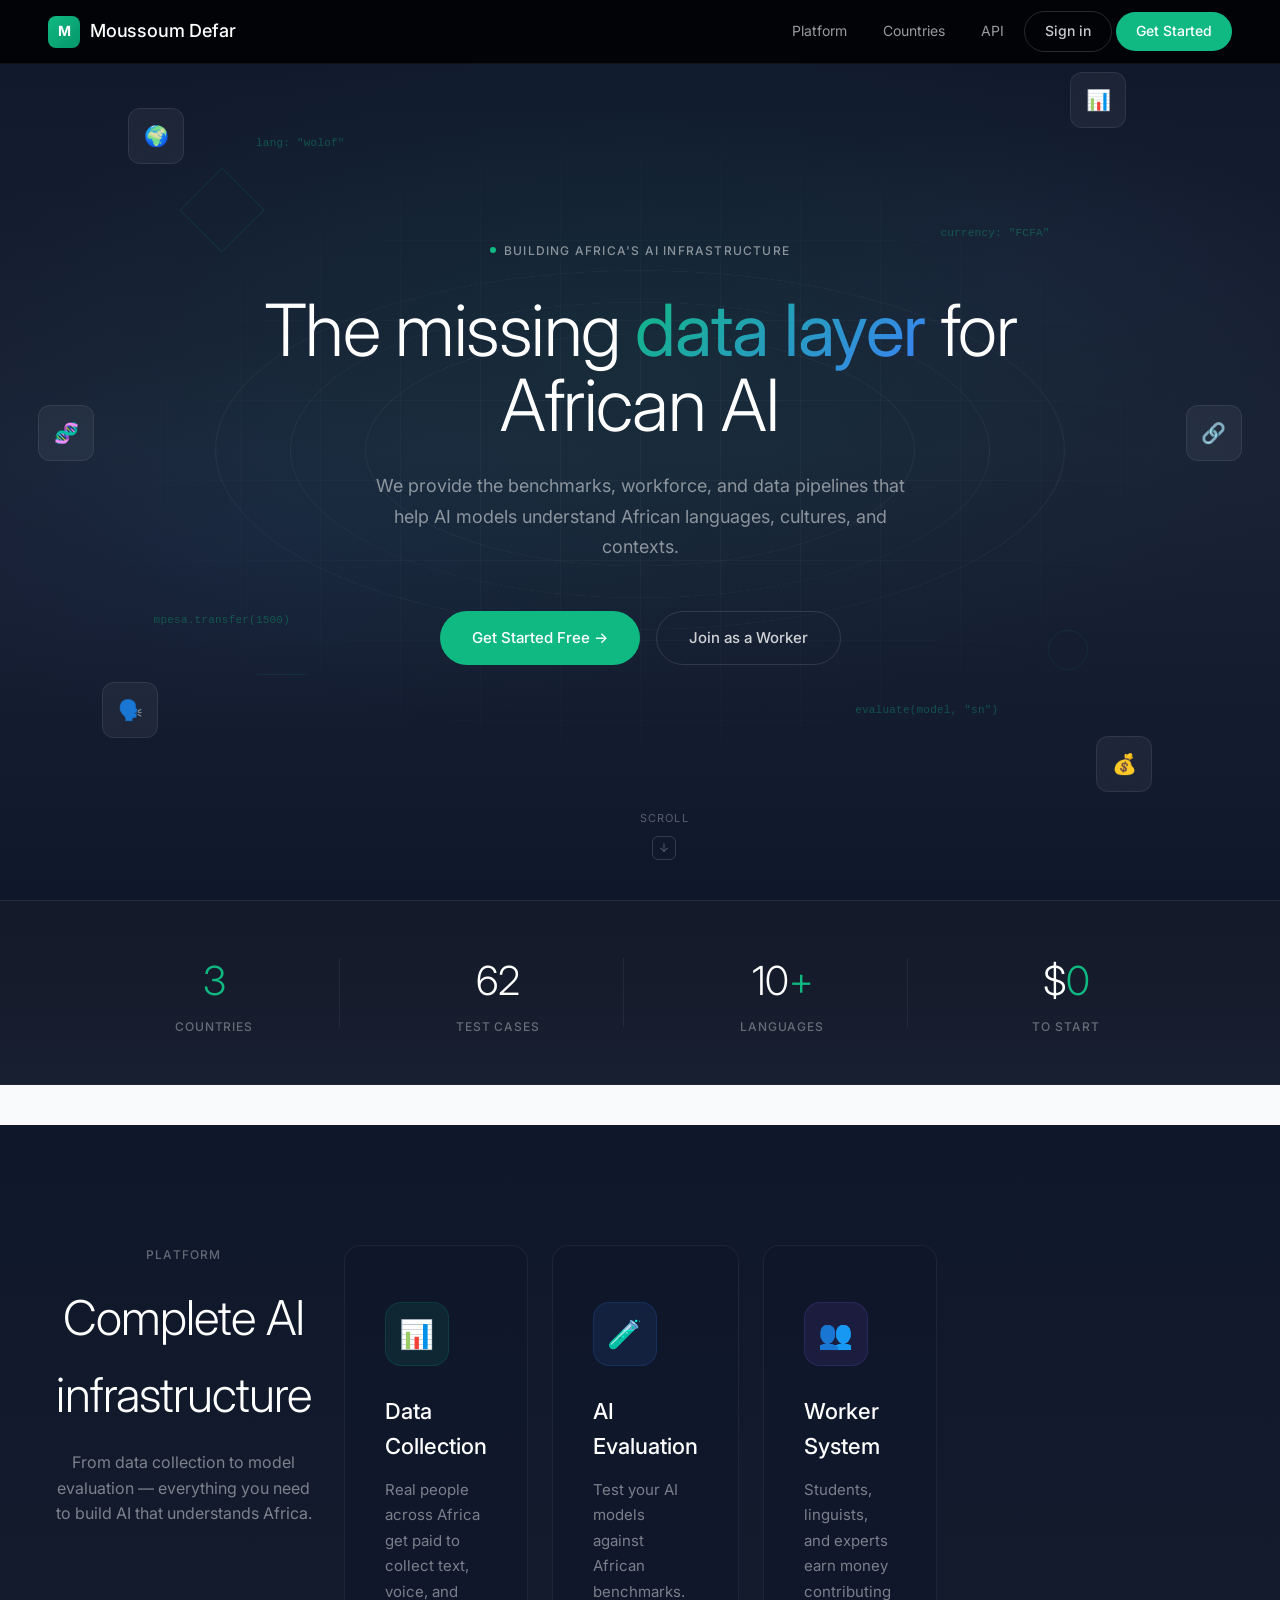
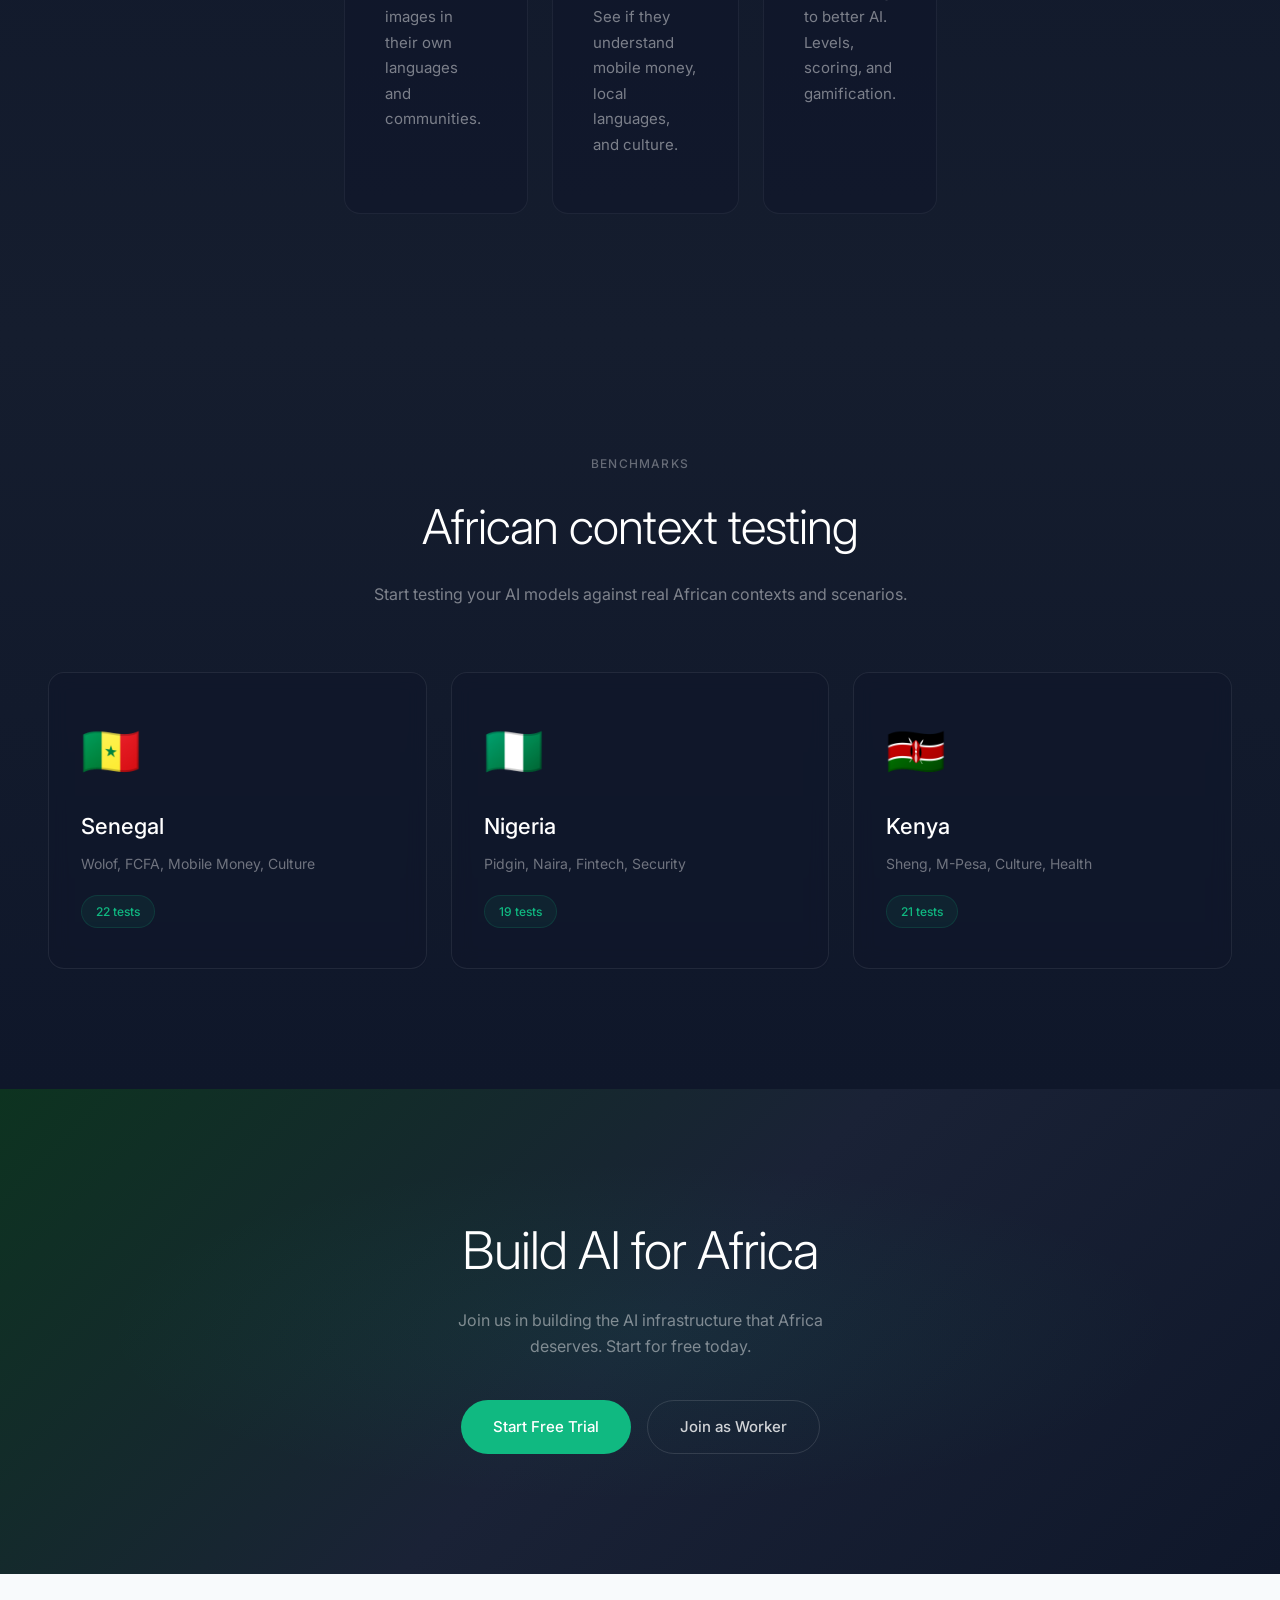
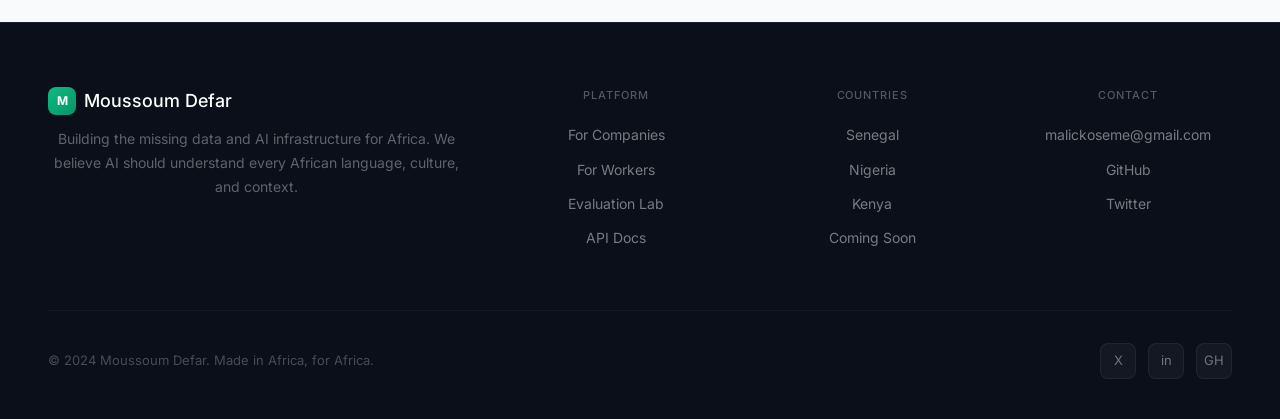
==== commit 37638ae4: "Remove Africa map, lighten backgrounds, enlarge platform blocks" ====
--- a/templates/index.html
+++ b/templates/index.html
@@ -98,7 +98,7 @@
             display: flex;
             align-items: center;
             justify-content: center;
-            background: #000000;
+            background: linear-gradient(180deg, #0f172a 0%, #1a2236 50%, #0f172a 100%);
             overflow: hidden;
         }
 
@@ -107,8 +107,9 @@
             position: absolute;
             inset: 0;
             background:
-                radial-gradient(ellipse 80% 60% at 50% 40%, rgba(16, 185, 129, 0.06) 0%, transparent 70%),
-                radial-gradient(ellipse 60% 40% at 20% 60%, rgba(59, 130, 246, 0.03) 0%, transparent 60%);
+                radial-gradient(ellipse 80% 60% at 50% 40%, rgba(16, 185, 129, 0.08) 0%, transparent 70%),
+                radial-gradient(ellipse 60% 40% at 20% 60%, rgba(59, 130, 246, 0.05) 0%, transparent 60%),
+                radial-gradient(ellipse 40% 30% at 80% 30%, rgba(139, 92, 246, 0.03) 0%, transparent 60%);
         }
 
         /* Grid background */
@@ -116,8 +117,8 @@
             position: absolute;
             inset: 0;
             background-image:
-                linear-gradient(rgba(255,255,255,0.02) 1px, transparent 1px),
-                linear-gradient(90deg, rgba(255,255,255,0.02) 1px, transparent 1px);
+                linear-gradient(rgba(255,255,255,0.03) 1px, transparent 1px),
+                linear-gradient(90deg, rgba(255,255,255,0.03) 1px, transparent 1px);
             background-size: 80px 80px;
             mask-image: radial-gradient(ellipse 70% 60% at 50% 50%, black 20%, transparent 70%);
             -webkit-mask-image: radial-gradient(ellipse 70% 60% at 50% 50%, black 20%, transparent 70%);
@@ -131,13 +132,13 @@
             right: -20%;
             height: 60%;
             background-image:
-                linear-gradient(rgba(16, 185, 129, 0.06) 1px, transparent 1px),
-                linear-gradient(90deg, rgba(16, 185, 129, 0.06) 1px, transparent 1px);
+                linear-gradient(rgba(16, 185, 129, 0.08) 1px, transparent 1px),
+                linear-gradient(90deg, rgba(16, 185, 129, 0.08) 1px, transparent 1px);
             background-size: 100px 100px;
             transform: perspective(500px) rotateX(60deg);
             transform-origin: center bottom;
-            mask-image: linear-gradient(to top, rgba(0,0,0,0.6) 0%, transparent 60%);
-            -webkit-mask-image: linear-gradient(to top, rgba(0,0,0,0.6) 0%, transparent 60%);
+            mask-image: linear-gradient(to top, rgba(0,0,0,0.7) 0%, transparent 60%);
+            -webkit-mask-image: linear-gradient(to top, rgba(0,0,0,0.7) 0%, transparent 60%);
             animation: floorScroll 20s linear infinite;
         }
 
@@ -146,139 +147,7 @@
             100% { background-position: 100px 100px; }
         }
 
-        /* Wireframe Africa Map */
-        .africa-wireframe {
-            position: absolute;
-            left: 50%;
-            top: 50%;
-            transform: translate(-50%, -50%);
-            width: 420px;
-            height: 500px;
-            opacity: 0;
-            animation: wireframeReveal 2s ease 0.3s forwards;
-        }
-
-        @keyframes wireframeReveal {
-            0% { opacity: 0; transform: translate(-50%, -50%) scale(0.9); }
-            100% { opacity: 1; transform: translate(-50%, -50%) scale(1); }
-        }
-
-        .africa-wireframe svg {
-            width: 100%;
-            height: 100%;
-            filter: drop-shadow(0 0 40px rgba(16, 185, 129, 0.15));
-        }
-
-        .africa-wireframe .map-outline {
-            fill: none;
-            stroke: rgba(16, 185, 129, 0.35);
-            stroke-width: 1.2;
-            stroke-dasharray: 2000;
-            stroke-dashoffset: 2000;
-            animation: drawMap 3s ease 0.5s forwards;
-        }
-
-        .africa-wireframe .map-fill {
-            fill: rgba(16, 185, 129, 0.03);
-            opacity: 0;
-            animation: fadeIn 1s ease 2s forwards;
-        }
-
-        .africa-wireframe .grid-line {
-            stroke: rgba(16, 185, 129, 0.08);
-            stroke-width: 0.5;
-            stroke-dasharray: 4 4;
-        }
-
-        .africa-wireframe .data-line {
-            fill: none;
-            stroke: rgba(16, 185, 129, 0.15);
-            stroke-width: 0.8;
-            stroke-dasharray: 600;
-            stroke-dashoffset: 600;
-            animation: drawMap 2s ease 1.5s forwards;
-        }
-
-        @keyframes drawMap {
-            to { stroke-dashoffset: 0; }
-        }
-
-        @keyframes fadeIn {
-            to { opacity: 1; }
-        }
-
-        /* Country nodes on wireframe */
-        .wireframe-node {
-            position: absolute;
-            width: 6px;
-            height: 6px;
-            border-radius: 50%;
-            background: #10b981;
-            box-shadow: 0 0 12px rgba(16, 185, 129, 0.6), 0 0 30px rgba(16, 185, 129, 0.2);
-            opacity: 0;
-            animation: nodeAppear 0.5s ease forwards;
-        }
-
-        .wireframe-node::before {
-            content: '';
-            position: absolute;
-            inset: -8px;
-            border-radius: 50%;
-            border: 1px solid rgba(16, 185, 129, 0.3);
-            animation: nodePulse 2.5s ease-in-out infinite;
-        }
-
-        .wireframe-node::after {
-            content: attr(data-label);
-            position: absolute;
-            top: -24px;
-            left: 50%;
-            transform: translateX(-50%);
-            font-size: 10px;
-            font-weight: 500;
-            color: rgba(255,255,255,0.6);
-            white-space: nowrap;
-            font-family: 'Inter', sans-serif;
-            letter-spacing: 0.05em;
-        }
-
-        .wireframe-node:nth-child(1) { top: 35%; left: 38%; animation-delay: 2.2s; }
-        .wireframe-node:nth-child(2) { top: 45%; left: 52%; animation-delay: 2.5s; }
-        .wireframe-node:nth-child(3) { top: 58%; left: 62%; animation-delay: 2.8s; }
-
-        @keyframes nodeAppear {
-            0% { opacity: 0; transform: scale(0); }
-            100% { opacity: 1; transform: scale(1); }
-        }
-
-        @keyframes nodePulse {
-            0%, 100% { transform: scale(1); opacity: 0.6; }
-            50% { transform: scale(2); opacity: 0; }
-        }
-
-        /* Connection lines between nodes */
-        .wireframe-connection {
-            position: absolute;
-            top: 0;
-            left: 0;
-            width: 100%;
-            height: 100%;
-            pointer-events: none;
-        }
-
-        .wireframe-connection line {
-            stroke: rgba(16, 185, 129, 0.12);
-            stroke-width: 0.8;
-            stroke-dasharray: 4 4;
-            animation: connectionPulse 3s ease-in-out infinite;
-        }
-
-        @keyframes connectionPulse {
-            0%, 100% { opacity: 0.3; }
-            50% { opacity: 0.8; }
-        }
-
-        /* Orbital data elements */
+        /* Code snippet particles */
         .orbital-system {
             position: absolute;
             inset: 0;
@@ -288,7 +157,7 @@
         .orbit-ring {
             position: absolute;
             border-radius: 50%;
-            border: 1px solid rgba(255,255,255,0.04);
+            border: 1px solid rgba(255,255,255,0.06);
         }
 
         .orbit-ring:nth-child(1) {
@@ -322,8 +191,8 @@
             position: absolute;
             width: 56px;
             height: 56px;
-            background: rgba(255,255,255,0.03);
-            border: 1px solid rgba(255,255,255,0.06);
+            background: rgba(255,255,255,0.05);
+            border: 1px solid rgba(255,255,255,0.08);
             border-radius: 12px;
             display: flex;
             align-items: center;
@@ -380,7 +249,7 @@
             position: absolute;
             font-family: 'Geist Mono', 'Courier New', monospace;
             font-size: 11px;
-            color: rgba(16, 185, 129, 0.25);
+            color: rgba(16, 185, 129, 0.35);
             letter-spacing: 0.02em;
             animation: snippetDrift 8s ease-in-out infinite;
             white-space: nowrap;
@@ -562,9 +431,9 @@
 
         /* ===== STATS BAND ===== */
         .stats-band {
-            background: #09090b;
-            border-top: 1px solid rgba(255,255,255,0.04);
-            border-bottom: 1px solid rgba(255,255,255,0.04);
+            background: linear-gradient(180deg, #131928 0%, #181f30 100%);
+            border-top: 1px solid rgba(255,255,255,0.06);
+            border-bottom: 1px solid rgba(255,255,255,0.06);
             padding: 48px 0;
         }
 
@@ -613,7 +482,7 @@
         /* ===== FEATURES ===== */
         .features {
             padding: 120px 48px;
-            background: #000000;
+            background: linear-gradient(180deg, #0f172a 0%, #151d2e 100%);
         }
 
         .features-header {
@@ -648,34 +517,34 @@
         .features-grid {
             display: grid;
             grid-template-columns: repeat(3, 1fr);
-            gap: 1px;
+            gap: 24px;
             max-width: 1200px;
             margin: 0 auto;
-            background: rgba(255,255,255,0.04);
-            border: 1px solid rgba(255,255,255,0.04);
+        }
+
+        .feature-cell {
+            background: rgba(15, 23, 42, 0.6);
+            border: 1px solid rgba(255,255,255,0.06);
             border-radius: 16px;
-            overflow: hidden;
-        }
-
-        .feature-cell {
-            background: #09090b;
-            padding: 48px 36px;
-            transition: background 0.3s;
+            padding: 56px 40px;
+            transition: all 0.3s;
         }
 
         .feature-cell:hover {
-            background: #0f0f12;
+            background: rgba(20, 28, 45, 0.7);
+            border-color: rgba(16, 185, 129, 0.2);
+            transform: translateY(-4px);
         }
 
         .feature-icon {
-            width: 48px;
-            height: 48px;
-            border-radius: 12px;
+            width: 64px;
+            height: 64px;
+            border-radius: 16px;
             display: flex;
             align-items: center;
             justify-content: center;
-            font-size: 22px;
-            margin-bottom: 24px;
+            font-size: 28px;
+            margin-bottom: 28px;
         }
 
         .feature-icon.green { background: rgba(16, 185, 129, 0.1); border: 1px solid rgba(16, 185, 129, 0.15); }
@@ -683,22 +552,22 @@
         .feature-icon.purple { background: rgba(139, 92, 246, 0.1); border: 1px solid rgba(139, 92, 246, 0.15); }
 
         .feature-cell h3 {
-            font-size: 18px;
+            font-size: 22px;
             font-weight: 500;
             color: white;
-            margin-bottom: 10px;
+            margin-bottom: 12px;
         }
 
         .feature-cell p {
-            font-size: 14px;
-            color: rgba(255,255,255,0.4);
+            font-size: 15px;
+            color: rgba(255,255,255,0.45);
             line-height: 1.7;
         }
 
         /* ===== COUNTRIES ===== */
         .countries {
             padding: 120px 48px;
-            background: #09090b;
+            background: linear-gradient(180deg, #151d2e 0%, #0f172a 100%);
         }
 
         .countries-header {
@@ -737,16 +606,18 @@
         }
 
         .country-card {
-            background: #000000;
-            border: 1px solid rgba(255,255,255,0.06);
+            background: rgba(15, 23, 42, 0.6);
+            border: 1px solid rgba(255,255,255,0.08);
             border-radius: 16px;
             padding: 40px 32px;
             transition: all 0.3s;
+            backdrop-filter: blur(10px);
         }
 
         .country-card:hover {
-            border-color: rgba(16, 185, 129, 0.2);
+            border-color: rgba(16, 185, 129, 0.25);
             transform: translateY(-4px);
+            background: rgba(20, 28, 45, 0.7);
         }
 
         .country-flag { font-size: 48px; margin-bottom: 20px; }
@@ -767,7 +638,7 @@
         /* ===== CTA ===== */
         .cta {
             padding: 120px 48px;
-            background: #000000;
+            background: linear-gradient(135deg, #0d3320 0%, #1a2236 50%, #0f172a 100%);
             text-align: center;
             position: relative;
             overflow: hidden;
@@ -777,7 +648,7 @@
             content: '';
             position: absolute;
             inset: 0;
-            background: radial-gradient(ellipse 60% 50% at 50% 50%, rgba(16, 185, 129, 0.06) 0%, transparent 70%);
+            background: radial-gradient(ellipse 60% 50% at 50% 50%, rgba(16, 185, 129, 0.08) 0%, transparent 70%);
         }
 
         .cta-content { position: relative; z-index: 1; }
@@ -801,8 +672,8 @@
 
         /* ===== FOOTER ===== */
         .footer {
-            background: #000000;
-            border-top: 1px solid rgba(255,255,255,0.04);
+            background: #0a0f1a;
+            border-top: 1px solid rgba(255,255,255,0.06);
             padding: 64px 48px 40px;
         }
 
@@ -935,51 +806,6 @@
             <div class="code-snippet">currency: "FCFA"</div>
             <div class="code-snippet">mpesa.transfer(1500)</div>
             <div class="code-snippet">evaluate(model, "sn")</div>
-        </div>
-
-        <!-- Wireframe Africa -->
-        <div class="africa-wireframe">
-            <svg viewBox="0 0 200 260" xmlns="http://www.w3.org/2000/svg">
-                <defs>
-                    <linearGradient id="wireGrad" x1="0%" y1="0%" x2="100%" y2="100%">
-                        <stop offset="0%" style="stop-color:#10b981;stop-opacity:0.4" />
-                        <stop offset="100%" style="stop-color:#10b981;stop-opacity:0.1" />
-                    </linearGradient>
-                </defs>
-
-                <!-- Grid lines -->
-                <line x1="20" y1="0" x2="20" y2="260" class="grid-line"/>
-                <line x1="60" y1="0" x2="60" y2="260" class="grid-line"/>
-                <line x1="100" y1="0" x2="100" y2="260" class="grid-line"/>
-                <line x1="140" y1="0" x2="140" y2="260" class="grid-line"/>
-                <line x1="180" y1="0" x2="180" y2="260" class="grid-line"/>
-                <line x1="0" y1="30" x2="200" y2="30" class="grid-line"/>
-                <line x1="0" y1="80" x2="200" y2="80" class="grid-line"/>
-                <line x1="0" y1="130" x2="200" y2="130" class="grid-line"/>
-                <line x1="0" y1="180" x2="200" y2="180" class="grid-line"/>
-                <line x1="0" y1="230" x2="200" y2="230" class="grid-line"/>
-
-                <!-- Africa outline (wireframe) -->
-                <path class="map-fill" d="M 95 5 C 105 3 115 5 120 10 C 130 18 135 25 140 35 C 148 50 155 65 160 80 C 165 95 170 110 172 125 C 174 140 175 155 172 170 C 168 188 160 205 150 218 C 140 232 128 242 115 252 C 105 260 95 265 85 268 C 75 270 65 268 55 262 C 45 255 38 245 32 232 C 26 218 22 202 20 185 C 18 168 18 150 20 135 C 22 118 26 102 32 88 C 38 72 45 58 55 45 C 62 35 70 25 78 18 C 85 12 90 7 95 5 Z"/>
-                <path class="map-outline" d="M 95 5 C 105 3 115 5 120 10 C 130 18 135 25 140 35 C 148 50 155 65 160 80 C 165 95 170 110 172 125 C 174 140 175 155 172 170 C 168 188 160 205 150 218 C 140 232 128 242 115 252 C 105 260 95 265 85 268 C 75 270 65 268 55 262 C 45 255 38 245 32 232 C 26 218 22 202 20 185 C 18 168 18 150 20 135 C 22 118 26 102 32 88 C 38 72 45 58 55 45 C 62 35 70 25 78 18 C 85 12 90 7 95 5 Z"/>
-
-                <!-- Data flow lines -->
-                <path class="data-line" d="M 75 80 Q 90 100 85 130 Q 80 160 90 180"/>
-                <path class="data-line" d="M 105 90 Q 115 120 110 150 Q 105 180 115 200" style="animation-delay: 0.3s"/>
-                <path class="data-line" d="M 60 100 Q 80 120 95 140 Q 110 160 120 175" style="animation-delay: 0.6s"/>
-            </svg>
-
-            <!-- Country nodes -->
-            <div class="wireframe-node" data-label="Dakar"></div>
-            <div class="wireframe-node" data-label="Lagos"></div>
-            <div class="wireframe-node" data-label="Nairobi"></div>
-
-            <!-- Connection lines SVG overlay -->
-            <svg class="wireframe-connection" viewBox="0 0 200 260">
-                <line x1="75" y1="80" x2="105" y2="90"/>
-                <line x1="105" y1="90" x2="115" y2="130"/>
-                <line x1="75" y1="80" x2="115" y2="130"/>
-            </svg>
         </div>
 
         <!-- Content -->
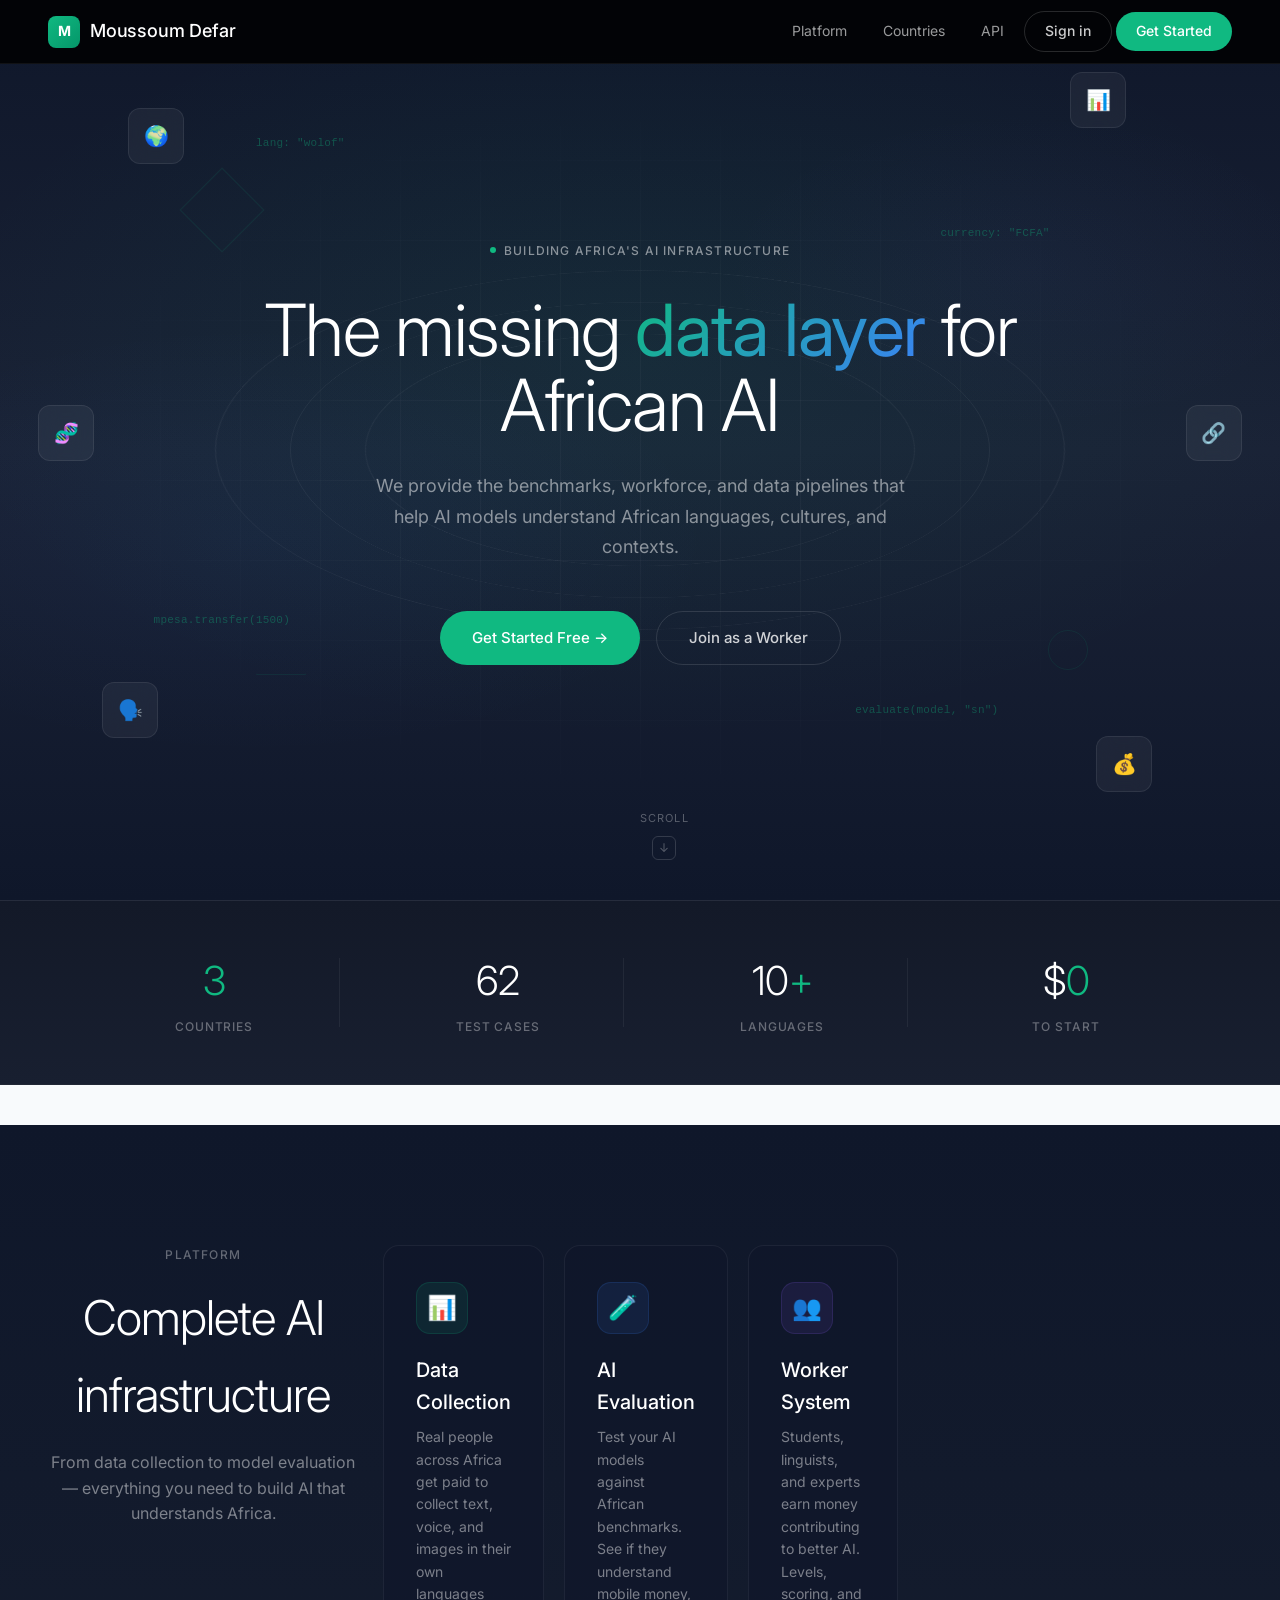
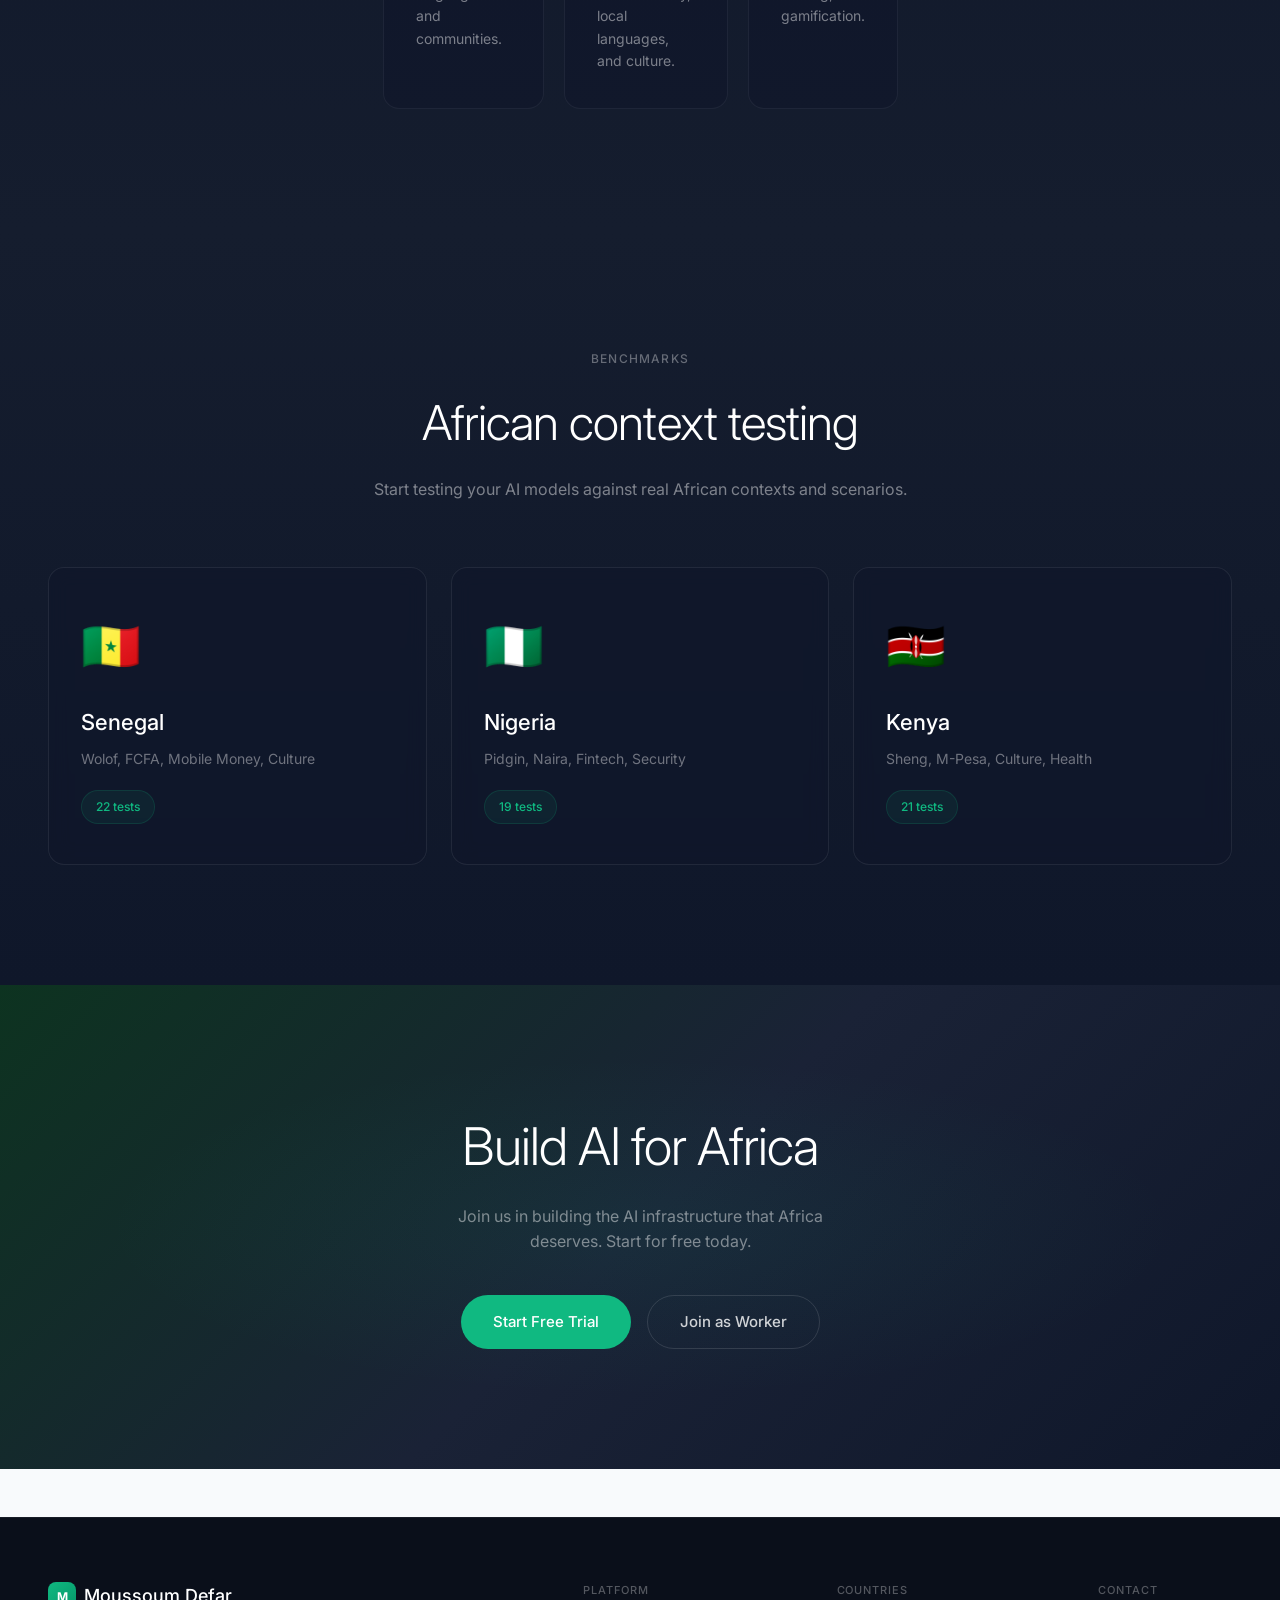
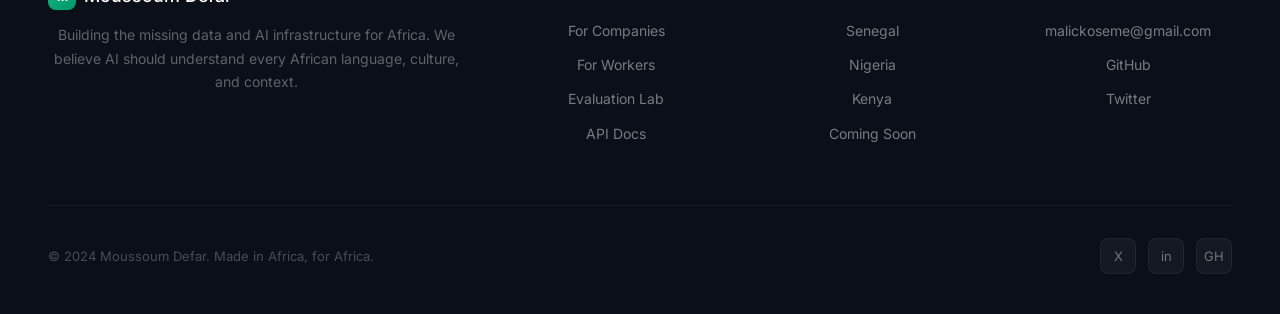
==== commit 871a5033: "Make platform blocks wider and shorter" ====
--- a/templates/index.html
+++ b/templates/index.html
@@ -517,7 +517,7 @@
         .features-grid {
             display: grid;
             grid-template-columns: repeat(3, 1fr);
-            gap: 24px;
+            gap: 20px;
             max-width: 1200px;
             margin: 0 auto;
         }
@@ -526,7 +526,7 @@
             background: rgba(15, 23, 42, 0.6);
             border: 1px solid rgba(255,255,255,0.06);
             border-radius: 16px;
-            padding: 56px 40px;
+            padding: 36px 32px;
             transition: all 0.3s;
         }
 
@@ -537,14 +537,14 @@
         }
 
         .feature-icon {
-            width: 64px;
-            height: 64px;
-            border-radius: 16px;
+            width: 52px;
+            height: 52px;
+            border-radius: 14px;
             display: flex;
             align-items: center;
             justify-content: center;
-            font-size: 28px;
-            margin-bottom: 28px;
+            font-size: 24px;
+            margin-bottom: 20px;
         }
 
         .feature-icon.green { background: rgba(16, 185, 129, 0.1); border: 1px solid rgba(16, 185, 129, 0.15); }
@@ -552,16 +552,16 @@
         .feature-icon.purple { background: rgba(139, 92, 246, 0.1); border: 1px solid rgba(139, 92, 246, 0.15); }
 
         .feature-cell h3 {
-            font-size: 22px;
+            font-size: 20px;
             font-weight: 500;
             color: white;
-            margin-bottom: 12px;
+            margin-bottom: 8px;
         }
 
         .feature-cell p {
-            font-size: 15px;
+            font-size: 14px;
             color: rgba(255,255,255,0.45);
-            line-height: 1.7;
+            line-height: 1.6;
         }
 
         /* ===== COUNTRIES ===== */
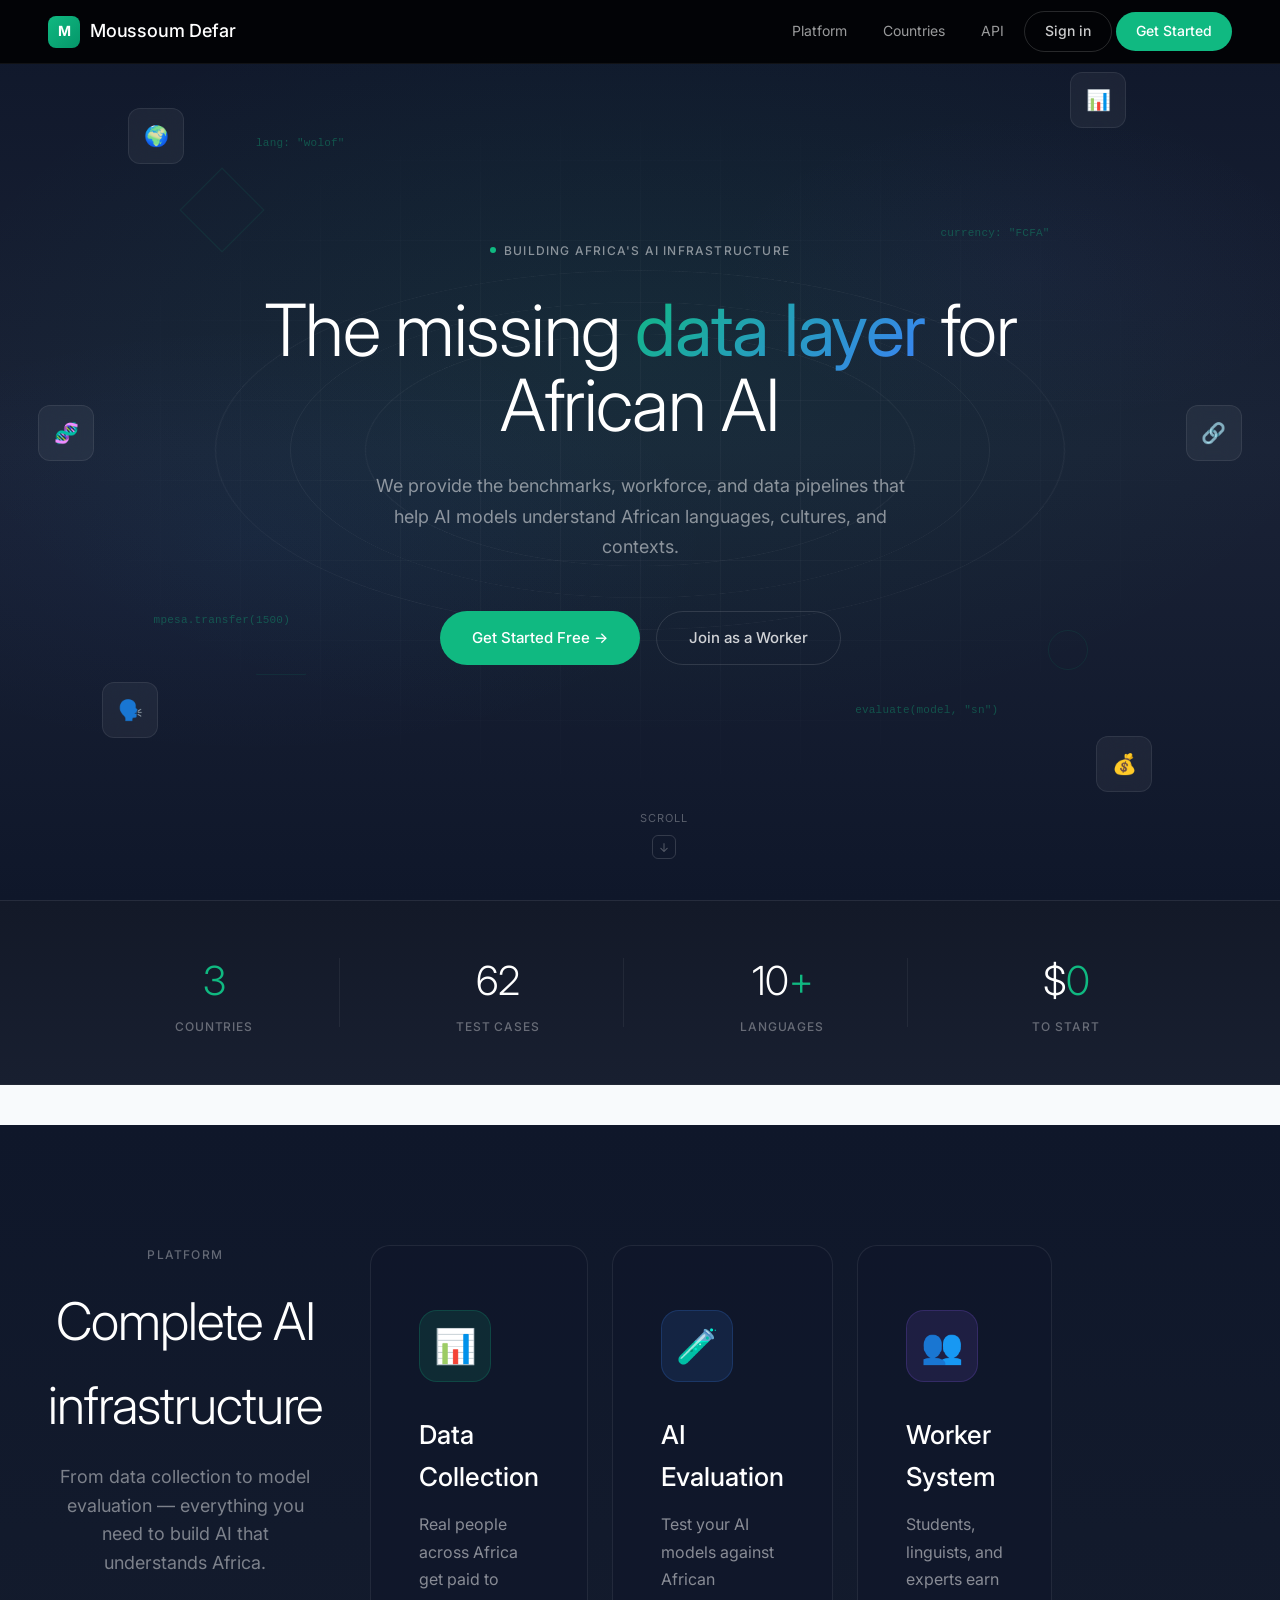
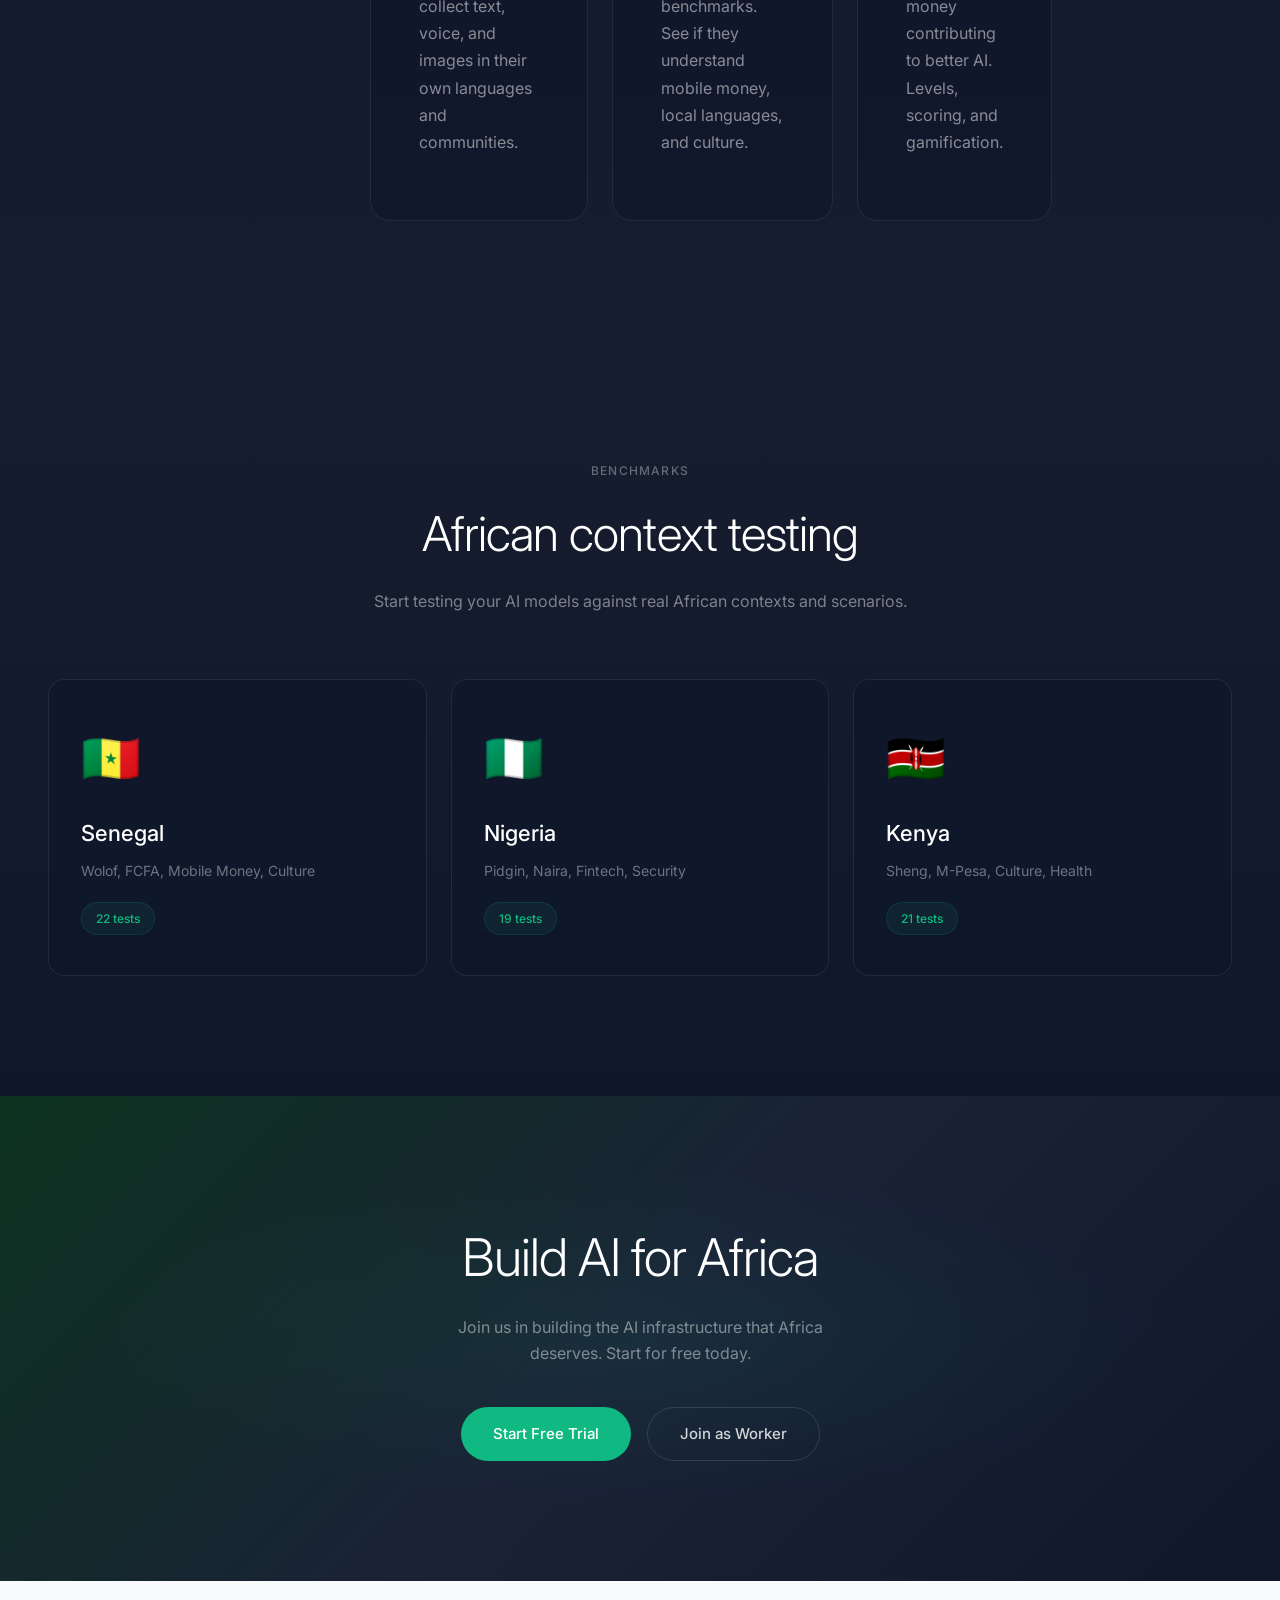
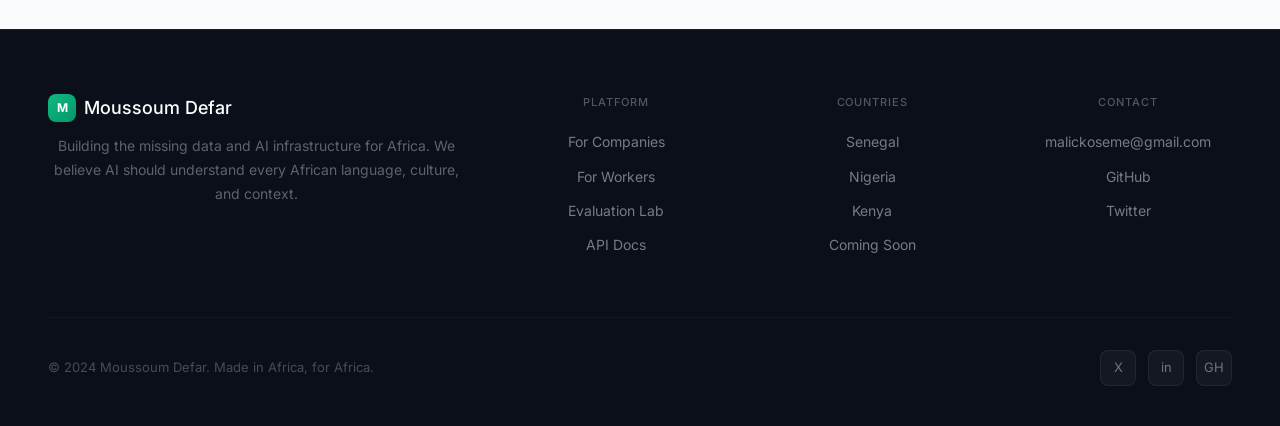
==== commit 73c657f6: "Enlarge platform blocks significantly" ====
--- a/templates/index.html
+++ b/templates/index.html
@@ -500,7 +500,7 @@
         }
 
         .features-title {
-            font-size: 48px;
+            font-size: 52px;
             font-weight: 300;
             color: white;
             letter-spacing: -0.02em;
@@ -508,60 +508,61 @@
         }
 
         .features-sub {
-            font-size: 16px;
+            font-size: 18px;
             color: rgba(255,255,255,0.45);
-            max-width: 500px;
+            max-width: 560px;
             margin: 0 auto;
         }
 
         .features-grid {
             display: grid;
             grid-template-columns: repeat(3, 1fr);
-            gap: 20px;
-            max-width: 1200px;
+            gap: 24px;
+            max-width: 1400px;
             margin: 0 auto;
+            padding: 0 24px;
         }
 
         .feature-cell {
             background: rgba(15, 23, 42, 0.6);
-            border: 1px solid rgba(255,255,255,0.06);
-            border-radius: 16px;
-            padding: 36px 32px;
+            border: 1px solid rgba(255,255,255,0.08);
+            border-radius: 20px;
+            padding: 64px 48px;
             transition: all 0.3s;
         }
 
         .feature-cell:hover {
             background: rgba(20, 28, 45, 0.7);
             border-color: rgba(16, 185, 129, 0.2);
-            transform: translateY(-4px);
+            transform: translateY(-6px);
         }
 
         .feature-icon {
-            width: 52px;
-            height: 52px;
-            border-radius: 14px;
+            width: 72px;
+            height: 72px;
+            border-radius: 18px;
             display: flex;
             align-items: center;
             justify-content: center;
-            font-size: 24px;
-            margin-bottom: 20px;
-        }
-
-        .feature-icon.green { background: rgba(16, 185, 129, 0.1); border: 1px solid rgba(16, 185, 129, 0.15); }
-        .feature-icon.blue { background: rgba(59, 130, 246, 0.1); border: 1px solid rgba(59, 130, 246, 0.15); }
-        .feature-icon.purple { background: rgba(139, 92, 246, 0.1); border: 1px solid rgba(139, 92, 246, 0.15); }
+            font-size: 34px;
+            margin-bottom: 32px;
+        }
+
+        .feature-icon.green { background: rgba(16, 185, 129, 0.12); border: 1px solid rgba(16, 185, 129, 0.2); }
+        .feature-icon.blue { background: rgba(59, 130, 246, 0.12); border: 1px solid rgba(59, 130, 246, 0.2); }
+        .feature-icon.purple { background: rgba(139, 92, 246, 0.12); border: 1px solid rgba(139, 92, 246, 0.2); }
 
         .feature-cell h3 {
-            font-size: 20px;
+            font-size: 26px;
             font-weight: 500;
             color: white;
-            margin-bottom: 8px;
+            margin-bottom: 14px;
         }
 
         .feature-cell p {
-            font-size: 14px;
-            color: rgba(255,255,255,0.45);
-            line-height: 1.6;
+            font-size: 16px;
+            color: rgba(255,255,255,0.5);
+            line-height: 1.7;
         }
 
         /* ===== COUNTRIES ===== */
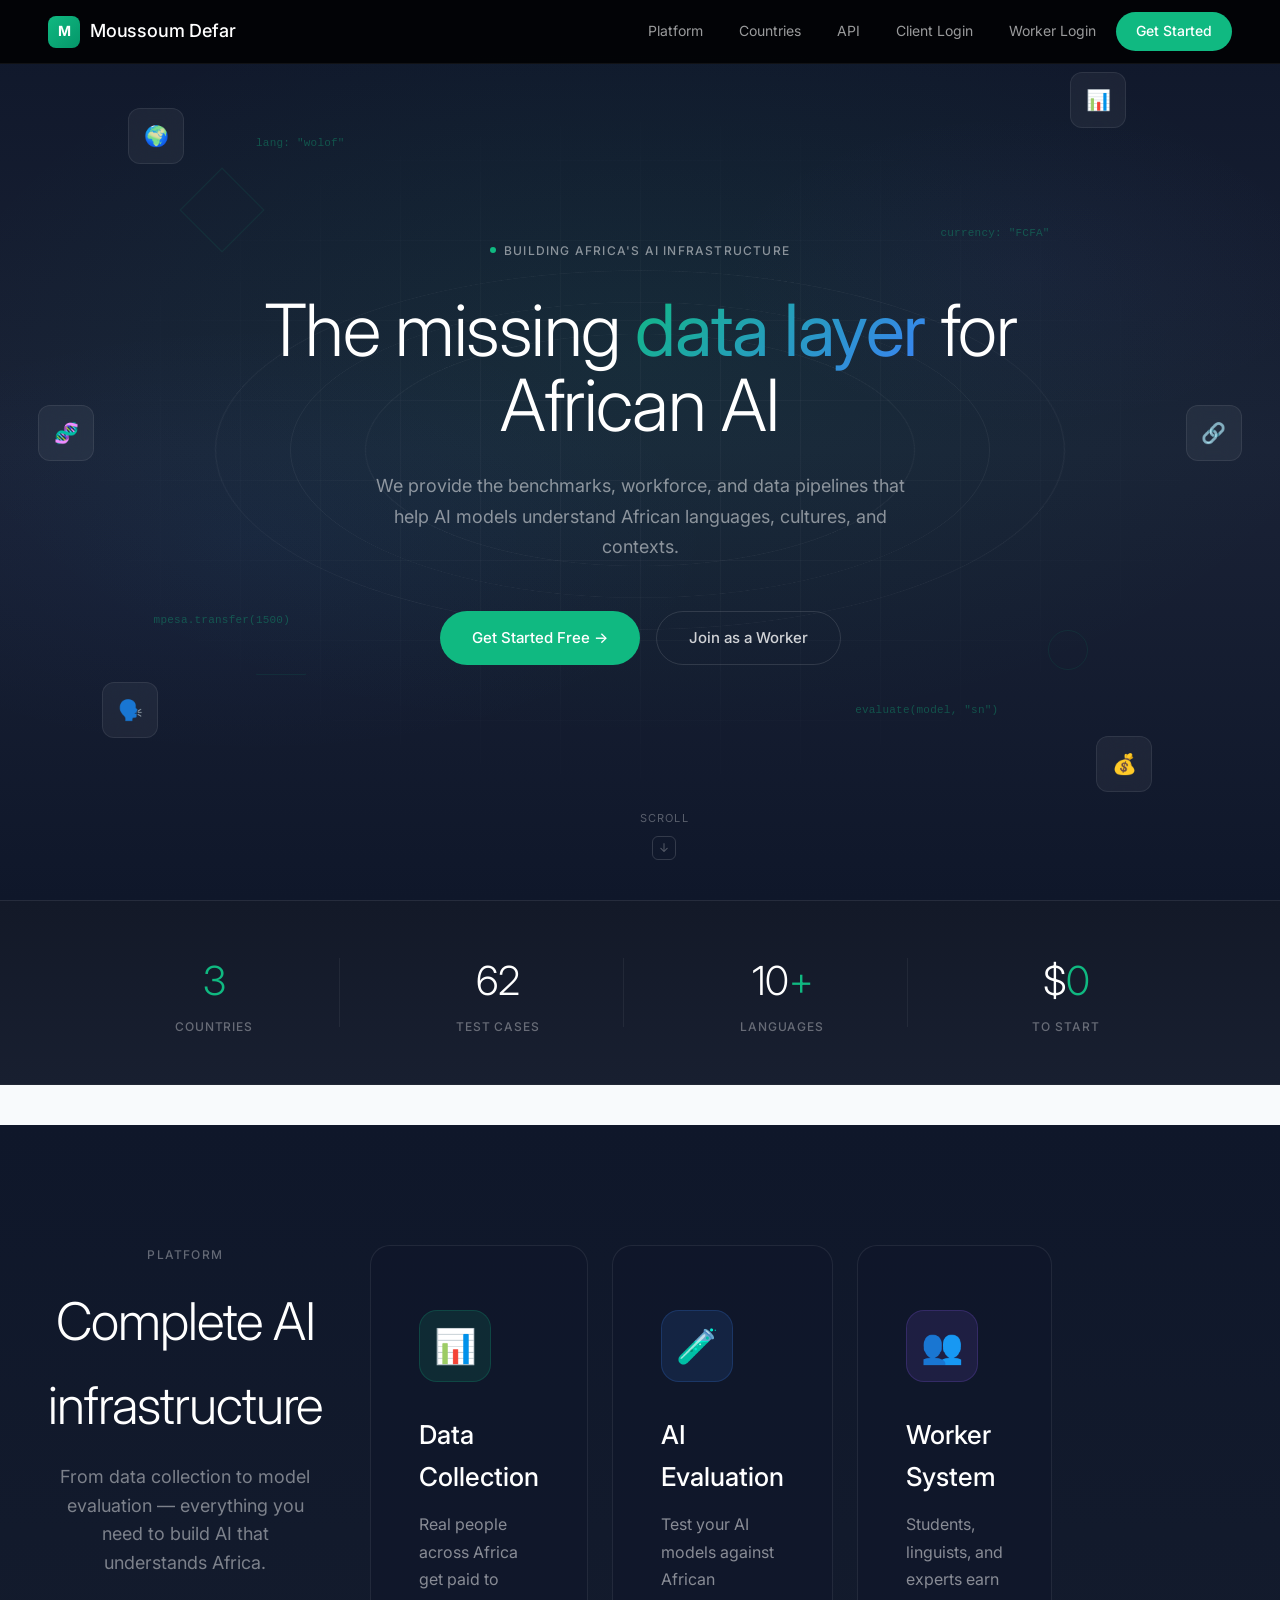
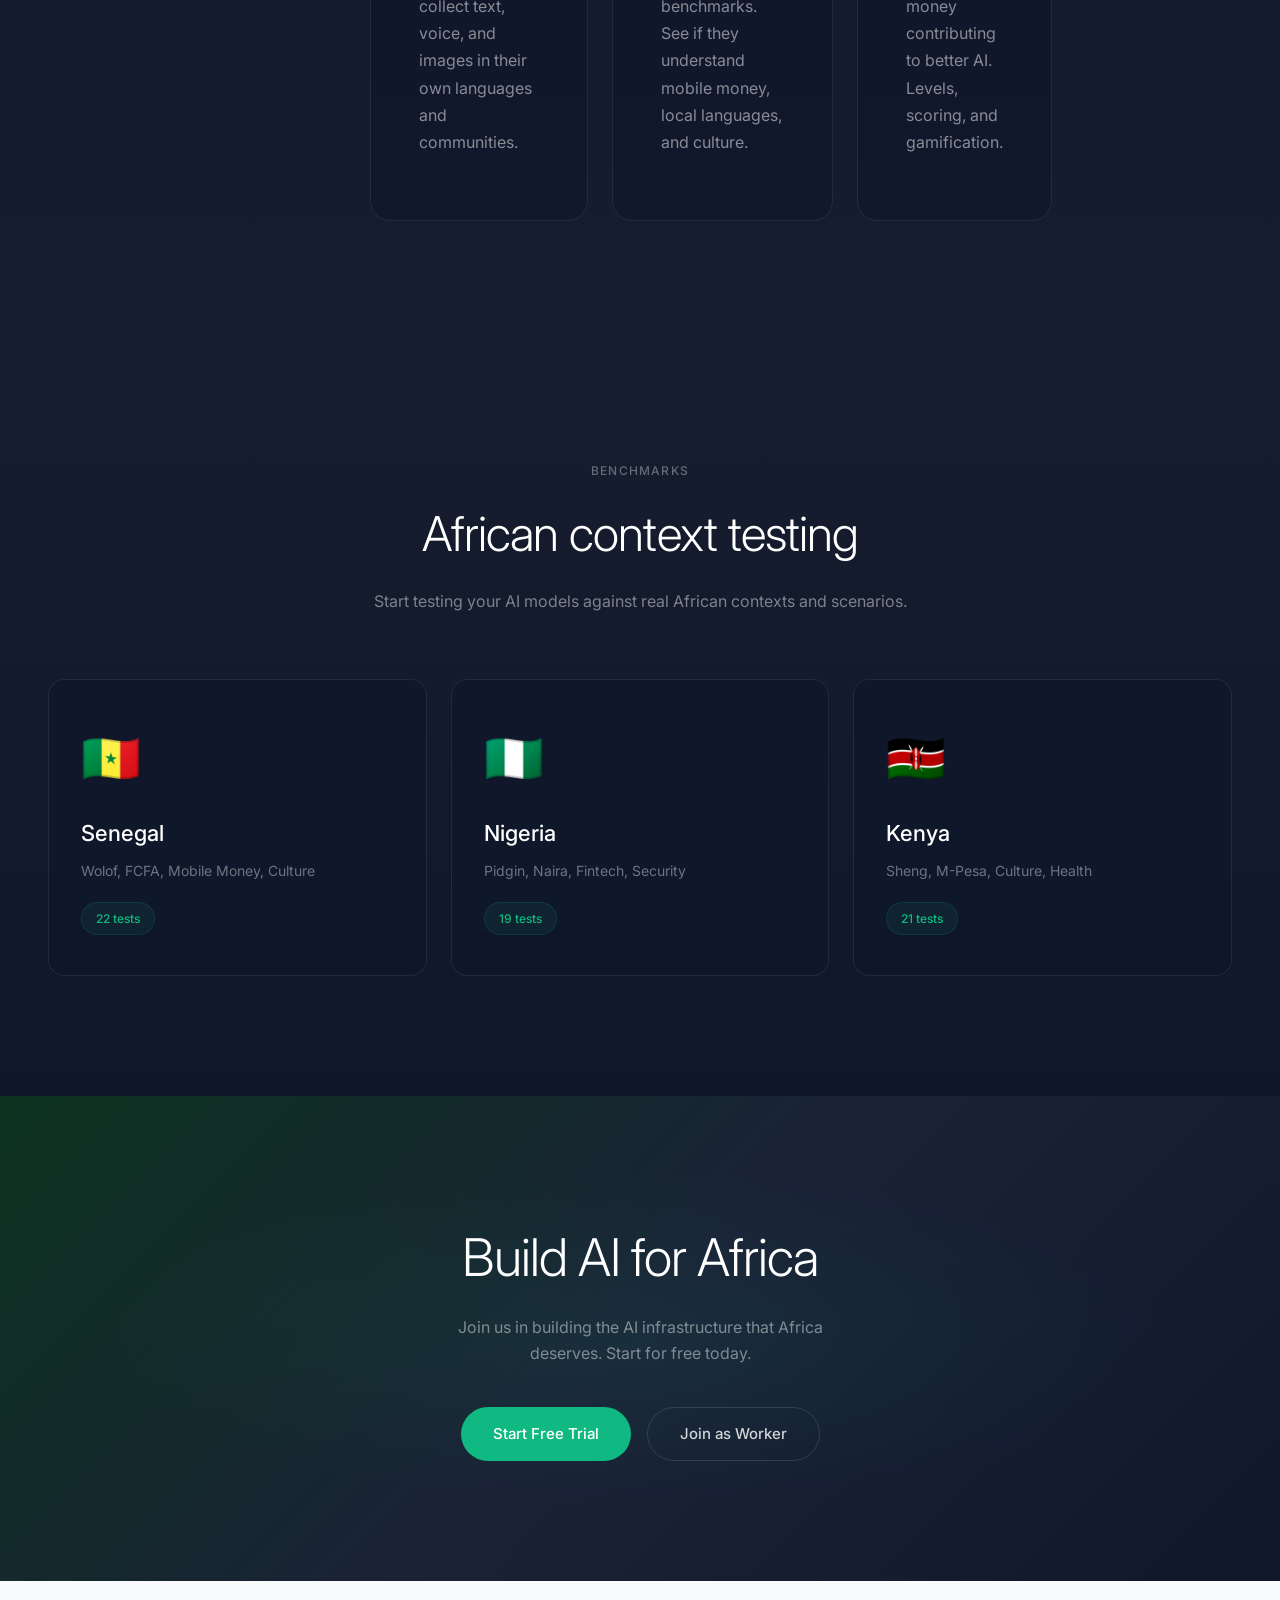
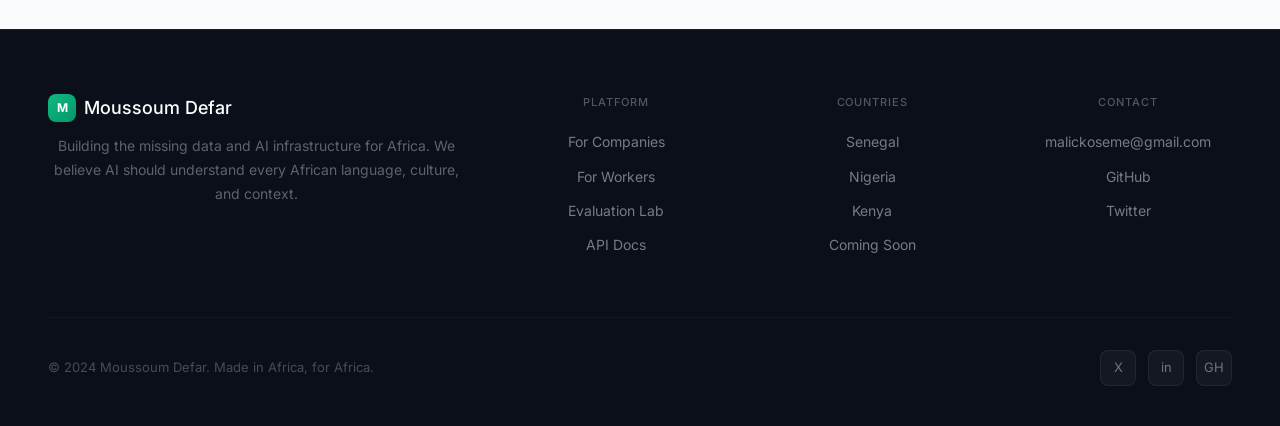
==== commit 95a17ff1: "Add worker login link to navbar" ====
--- a/templates/index.html
+++ b/templates/index.html
@@ -779,7 +779,8 @@
             <a href="#features" class="nav-link">Platform</a>
             <a href="#countries" class="nav-link">Countries</a>
             <a href="/api/docs/" class="nav-link">API</a>
-            <a href="/templates/client-login.html" class="nav-btn-outline nav-btn">Sign in</a>
+            <a href="/templates/client-login.html" class="nav-link">Client Login</a>
+            <a href="/templates/worker-login.html" class="nav-link">Worker Login</a>
             <a href="/templates/client-register.html" class="nav-btn">Get Started</a>
         </div>
     </nav>
